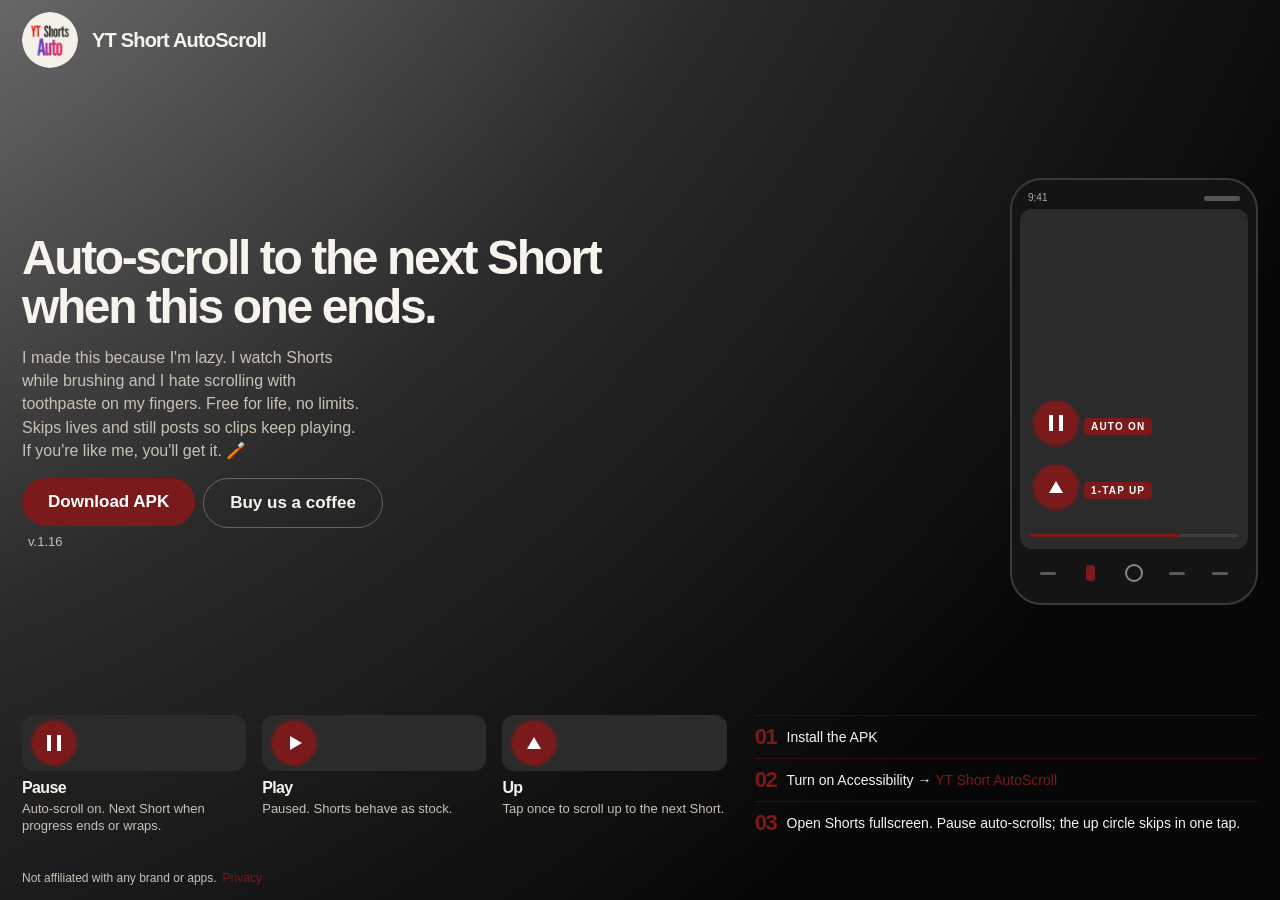
==== index.html @ 936243be "Refresh privacy and site copy for current Shorts behavior; ship v.1.16. Co-authored-by: Cursor <curs" ====
<!DOCTYPE html>
<html lang="en">
<head>
  <meta charset="utf-8" />
  <meta name="viewport" content="width=device-width, initial-scale=1" />
  <title>YT Short AutoScroll</title>
  <meta name="description" content="Private Android helper: auto-scroll YT Shorts when the current clip ends or loops." />
  <meta http-equiv="Cache-Control" content="no-cache, no-store, must-revalidate" />
  <link rel="icon" href="icon.png?v=1.15" />
  <link rel="apple-touch-icon" href="icon.png?v=1.15" />
  <link rel="stylesheet" href="styles.css" />
</head>
<body>
  <div class="wash" aria-hidden="true"></div>
  <header class="top">
    <img class="mark" src="icon.png?v=1.15" width="56" height="56" alt="" />
    <span class="brand">YT Short AutoScroll</span>
  </header>

  <main>
    <section class="hero">
      <div class="hero-copy">
        <h1>Auto-scroll to the next Short<br />when this one ends.</h1>
        <p class="lede">I made this because I'm lazy. I watch Shorts while brushing and I hate scrolling with toothpaste on my fingers. Free for life, no limits. Skips lives and still posts so clips keep playing. If you're like me, you'll get it. 🪥</p>
        <div class="hero-actions">
          <div class="cta-stack">
            <a class="solid large" href="./YT-Short-AutoScroll.apk">Download APK</a>
            <p class="apk-ver">v.1.16</p>
          </div>
          <a class="ghost large" href="https://github.com/sponsors/mumayankteam">Buy us a coffee</a>
        </div>
      </div>

      <figure class="phone" aria-label="Outline of a Shorts screen with overlay buttons">
        <div class="phone-bezel">
          <div class="status">
            <span>9:41</span>
            <span class="dots"></span>
          </div>
          <div class="stage">
            <button class="fab pause" type="button" aria-label="Auto-scroll on">
              <span class="bars"></span>
            </button>
            <button class="fab skip" type="button" aria-label="Skip">
              <span class="arrow"></span>
            </button>
            <p class="tag tag-pause">auto on</p>
            <p class="tag tag-skip">1-tap up</p>
            <div class="progress"><i></i></div>
          </div>
          <div class="tabs">
            <span></span>
            <span class="on"></span>
            <span class="plus"></span>
            <span></span>
            <span></span>
          </div>
        </div>
      </figure>
    </section>

    <div class="lower">
      <section class="pair" aria-label="Button states">
        <article>
          <div class="mini-stage">
            <button class="fab pause" type="button"><span class="bars"></span></button>
          </div>
          <h2>Pause</h2>
          <p>Auto-scroll on. Next Short when progress ends or wraps.</p>
        </article>
        <article>
          <div class="mini-stage">
            <button class="fab pause" type="button"><span class="tri"></span></button>
          </div>
          <h2>Play</h2>
          <p>Paused. Shorts behave as stock.</p>
        </article>
        <article>
          <div class="mini-stage">
            <button class="fab skip" type="button"><span class="arrow"></span></button>
          </div>
          <h2>Up</h2>
          <p>Tap once to scroll up to the next Short.</p>
        </article>
      </section>

      <ol class="steps">
        <li>
          <strong>01</strong>
          <span>Install the APK</span>
        </li>
        <li>
          <strong>02</strong>
          <span>Turn on Accessibility → <em>YT Short AutoScroll</em></span>
        </li>
        <li>
          <strong>03</strong>
          <span>Open Shorts fullscreen. Pause auto-scrolls; the up circle skips in one tap.</span>
        </li>
      </ol>
    </div>
  </main>

  <footer>
    <p>
      <span>Not affiliated with any brand or apps.</span>
      <a href="https://github.com/mumayank/yt-short-autoscroll-releases/blob/main/privacy.md">Privacy</a>
    </p>
  </footer>
</body>
</html>
---- styles.css ----
:root {
  --ink: #f7f4ee;
  --mute: #c9c2b6;
  --red: #7a1a1a;
  --bezel: #141414;
  --stage: #2b2b2b;
  --radius: 22px;
}

* { box-sizing: border-box; margin: 0; padding: 0; }

html, body {
  min-height: 100dvh;
  color: var(--ink);
  font-family: "Avenir Next", "Segoe UI", "Helvetica Neue", sans-serif;
}

html {
  background: #070707;
}

body {
  position: relative;
  display: flex;
  flex-direction: column;
  min-height: 100dvh;
  background: transparent;
}

.wash {
  position: fixed;
  left: 50%;
  top: 50%;
  width: 300vw;
  height: 300vw;
  margin: -150vw 0 0 -150vw;
  z-index: 0;
  pointer-events: none;
  background: radial-gradient(
    circle at 18% 18%,
    #e8e8e8 0%,
    #7a7a7a 18%,
    #2a2a2a 34%,
    #070707 48%
  );
  transform-origin: 50% 50%;
  animation: g-orbit 60s linear infinite;
}

@keyframes g-orbit {
  from { transform: rotate(0deg); }
  to { transform: rotate(360deg); }
}

.top, main, footer {
  position: relative;
  z-index: 1;
}

main {
  flex: 1;
  display: flex;
  flex-direction: column;
  min-height: 0;
}

a { color: inherit; }
em { font-style: normal; color: var(--red); }

.top {
  display: grid;
  grid-template-columns: auto 1fr;
  align-items: center;
  gap: 14px;
  padding: 12px 22px 8px;
}

.mark {
  width: 56px;
  height: 56px;
  border-radius: 50%;
  overflow: hidden;
  display: block;
  object-fit: cover;
}
.brand { font-weight: 700; letter-spacing: -0.04em; font-size: 20px; color: var(--ink); }

nav, .hero-actions { display: flex; gap: 8px; flex-wrap: wrap; align-items: flex-start; }

.cta-stack {
  display: flex;
  flex-direction: column;
  align-items: flex-start;
  gap: 8px;
}
.apk-ver {
  font-size: 13px;
  color: var(--mute);
  font-weight: 500;
  padding-left: 6px;
}

.solid, .ghost {
  display: inline-flex;
  align-items: center;
  justify-content: center;
  text-decoration: none;
  padding: 8px 14px;
  border-radius: 999px;
  font-size: 13px;
  font-weight: 700;
  white-space: nowrap;
}

.solid { background: var(--red); color: #fff; }
.solid:hover { filter: brightness(1.08); }
.solid:active, .ghost:active { transform: translateY(1px); }
.ghost { border: 1px solid rgba(255, 255, 255, 0.28); color: var(--ink); }
.large { padding: 14px 26px; font-size: 17px; }

.hero {
  flex: 1;
  display: grid;
  grid-template-columns: minmax(0, 1.15fr) minmax(240px, 0.62fr);
  gap: 28px;
  align-items: center;
  width: 100%;
  max-width: 1280px;
  margin: 0 auto;
  padding: 0 22px;
}

h1 {
  font-size: clamp(28px, 4.2vw, 48px);
  letter-spacing: -0.05em;
  line-height: 1.02;
  font-weight: 750;
}

.lede {
  margin-top: 14px;
  max-width: 38ch;
  color: var(--mute);
  font-size: 16px;
  line-height: 1.45;
  font-weight: 500;
}

.hero-actions { margin-top: 16px; }

.phone { justify-self: end; }
.phone-bezel {
  width: min(248px, 72vw);
  background: var(--bezel);
  border: 2px solid #3a3a3a;
  border-radius: 32px;
  padding: 8px 8px 6px;
}

.status {
  display: flex;
  justify-content: space-between;
  color: #aaa;
  font-size: 10px;
  padding: 4px 8px 6px;
}
.dots::after { content: ""; display: inline-block; width: 36px; height: 5px; background: #555; border-radius: 99px; }

.stage {
  position: relative;
  height: 340px;
  background: var(--stage);
  border-radius: 12px;
  overflow: hidden;
}

.progress {
  position: absolute;
  left: 10px;
  right: 10px;
  bottom: 12px;
  height: 3px;
  background: #3f3f3f;
}
.progress i {
  display: block;
  width: 72%;
  height: 100%;
  background: var(--red);
}

.fab {
  position: absolute;
  width: 44px;
  height: 44px;
  border: 0;
  border-radius: 50%;
  cursor: default;
  background: var(--red);
  box-shadow: 0 0 0 3px rgba(122, 26, 26, 0.28);
  display: grid;
  place-items: center;
}

.pause { left: 14px; top: auto; bottom: 104px; }
.skip { left: 14px; top: auto; bottom: 40px; }

.fab .bars, .fab .arrow, .fab .tri { display: block; color: #ffffff; }
.bars {
  width: 14px;
  height: 16px;
  border-left: 4px solid #ffffff;
  border-right: 4px solid #ffffff;
}
.arrow {
  width: 0;
  height: 0;
  border-left: 7px solid transparent;
  border-right: 7px solid transparent;
  border-bottom: 12px solid #ffffff;
}
.tri {
  width: 0;
  height: 0;
  margin-left: 3px;
  border-top: 7px solid transparent;
  border-bottom: 7px solid transparent;
  border-left: 12px solid #ffffff;
}

.tag {
  position: absolute;
  left: 64px;
  font-size: 10px;
  letter-spacing: 0.12em;
  text-transform: uppercase;
  color: #fff;
  background: var(--red);
  padding: 3px 7px;
  border-radius: 4px;
  font-weight: 700;
}
.tag-pause { top: auto; bottom: 114px; }
.tag-skip { top: auto; bottom: 50px; }

.tabs {
  display: grid;
  grid-template-columns: repeat(5, 1fr);
  height: 48px;
  align-items: center;
  padding: 0 6px;
}
.tabs span {
  width: 16px;
  height: 3px;
  background: #5a5a5a;
  margin: 0 auto;
  border-radius: 99px;
}
.tabs .on {
  width: 9px;
  height: 16px;
  background: var(--red);
  border-radius: 3px;
}
.tabs .plus {
  width: 18px;
  height: 18px;
  border-radius: 50%;
  border: 2px solid #888;
  background: transparent;
}

.lower {
  flex-shrink: 0;
  display: grid;
  grid-template-columns: 1.4fr 1fr;
  gap: 12px 28px;
  width: 100%;
  max-width: 1280px;
  margin: 0 auto;
  padding: 8px 22px 8px;
}

.pair {
  display: grid;
  grid-template-columns: 1fr 1fr 1fr;
  gap: 12px 16px;
}

.pair h2 {
  margin-top: 8px;
  font-size: 16px;
  letter-spacing: -0.04em;
}
.pair p { margin-top: 4px; color: var(--mute); font-size: 13px; line-height: 1.3; }

.mini-stage {
  height: 56px;
  background: var(--stage);
  border-radius: 12px;
  position: relative;
}
.mini-stage .fab {
  left: 10px;
  top: 6px;
  bottom: auto;
  position: absolute;
}

.steps {
  list-style: none;
  display: grid;
  gap: 8px;
}
.steps li {
  display: grid;
  grid-template-columns: auto 1fr;
  gap: 10px;
  align-items: center;
  border-top: 1px solid rgba(122, 26, 26, 0.35);
  padding-top: 8px;
}
.steps strong {
  font-size: 22px;
  letter-spacing: -0.06em;
  color: var(--red);
}
.steps span { font-size: 14px; }

footer {
  padding: 28px 22px 16px;
  color: var(--mute);
  font-size: 12px;
}
footer p {
  display: flex;
  align-items: center;
  gap: 0.5em;
  margin: 0;
  font-size: 12px;
  font-weight: 500;
  line-height: 1;
}
footer p span,
footer p a,
footer p a:link,
footer p a:visited,
footer p a:hover {
  display: block;
  margin: 0;
  padding: 0;
  border: 0;
  font: inherit;
  font-size: 12px;
  font-weight: 500;
  line-height: 1;
  text-decoration: none;
}
footer p a,
footer p a:link,
footer p a:visited,
footer p a:hover {
  color: var(--red);
}

@media (max-width: 900px) {
  html, body { min-height: auto; }
  main { display: block; }
  .hero { flex: none; padding: 24px 22px; }
  .hero, .lower, .pair { grid-template-columns: 1fr; }
  .phone { justify-self: start; }
}
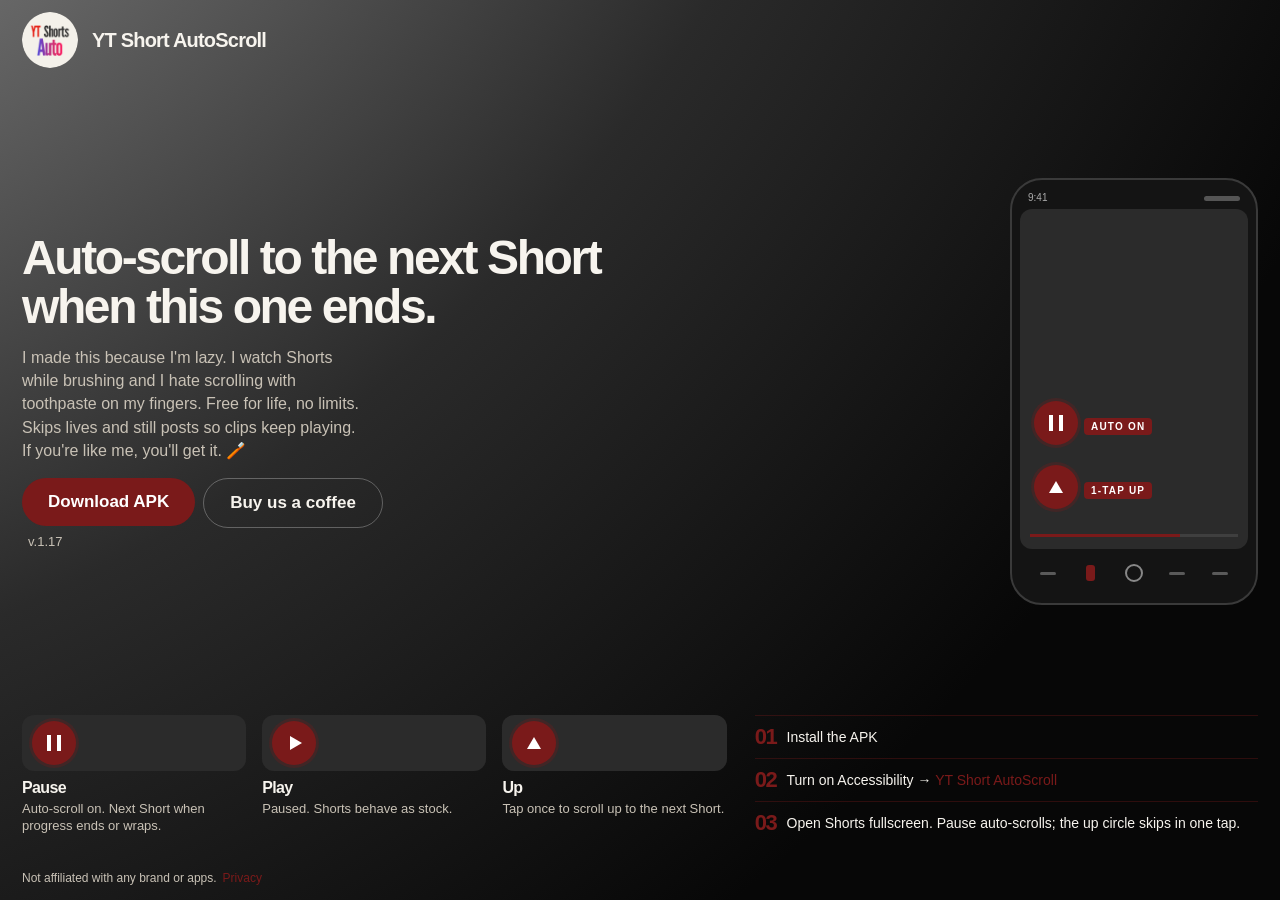
==== commit ba3807c2: "Ship v.1.17 that no longer advances Shorts too early. Co-authored-by: Cursor <cursoragent@cursor.com" ====
--- a/index.html
+++ b/index.html
@@ -25,7 +25,7 @@
         <div class="hero-actions">
           <div class="cta-stack">
             <a class="solid large" href="./YT-Short-AutoScroll.apk">Download APK</a>
-            <p class="apk-ver">v.1.16</p>
+            <p class="apk-ver">v.1.17</p>
           </div>
           <a class="ghost large" href="https://github.com/sponsors/mumayankteam">Buy us a coffee</a>
         </div>
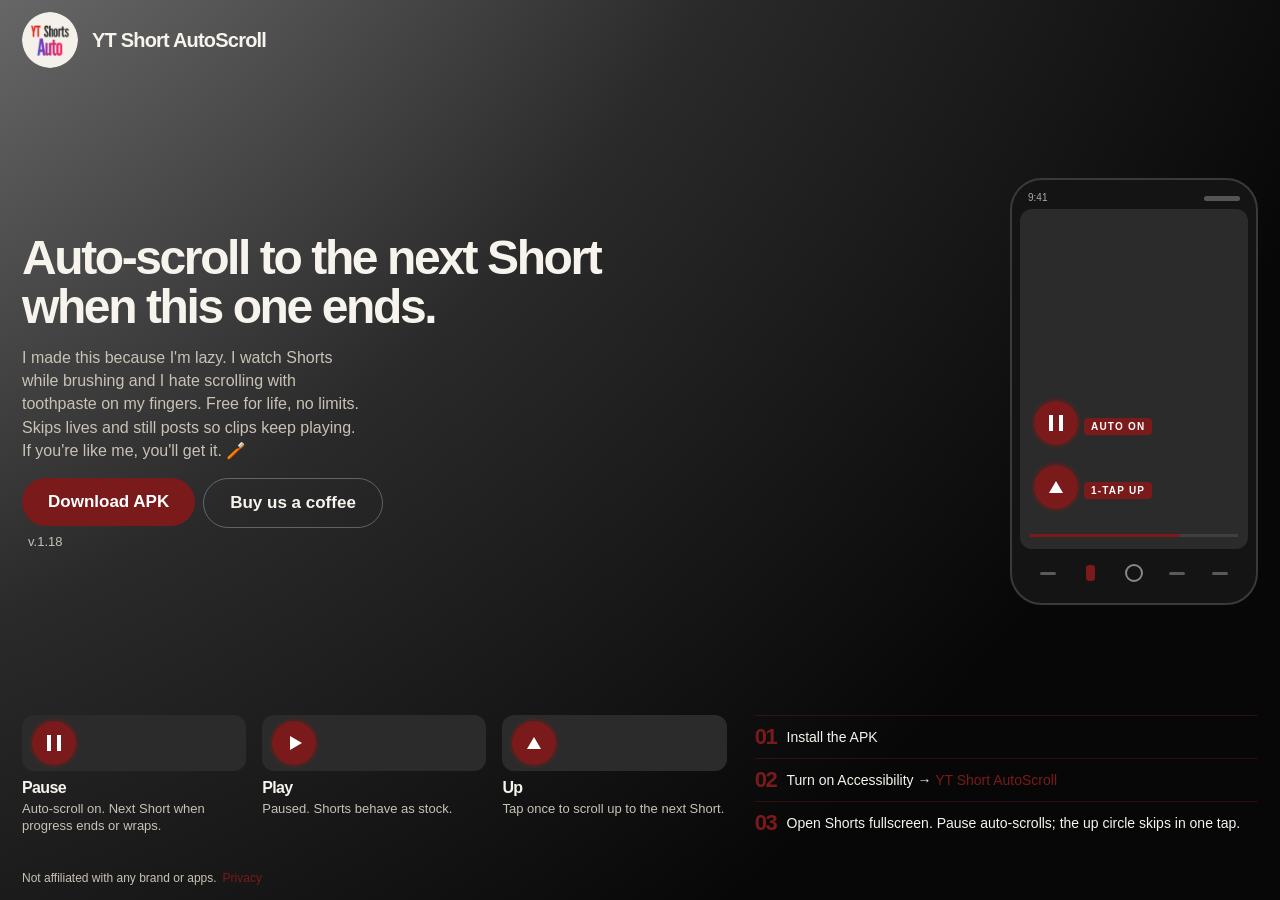
==== commit a7214dea: "Ship v.1.18 from the end-to-end review council. Co-authored-by: Cursor <cursoragent@cursor.com>" ====
--- a/index.html
+++ b/index.html
@@ -25,7 +25,7 @@
         <div class="hero-actions">
           <div class="cta-stack">
             <a class="solid large" href="./YT-Short-AutoScroll.apk">Download APK</a>
-            <p class="apk-ver">v.1.17</p>
+            <p class="apk-ver">v.1.18</p>
           </div>
           <a class="ghost large" href="https://github.com/sponsors/mumayankteam">Buy us a coffee</a>
         </div>
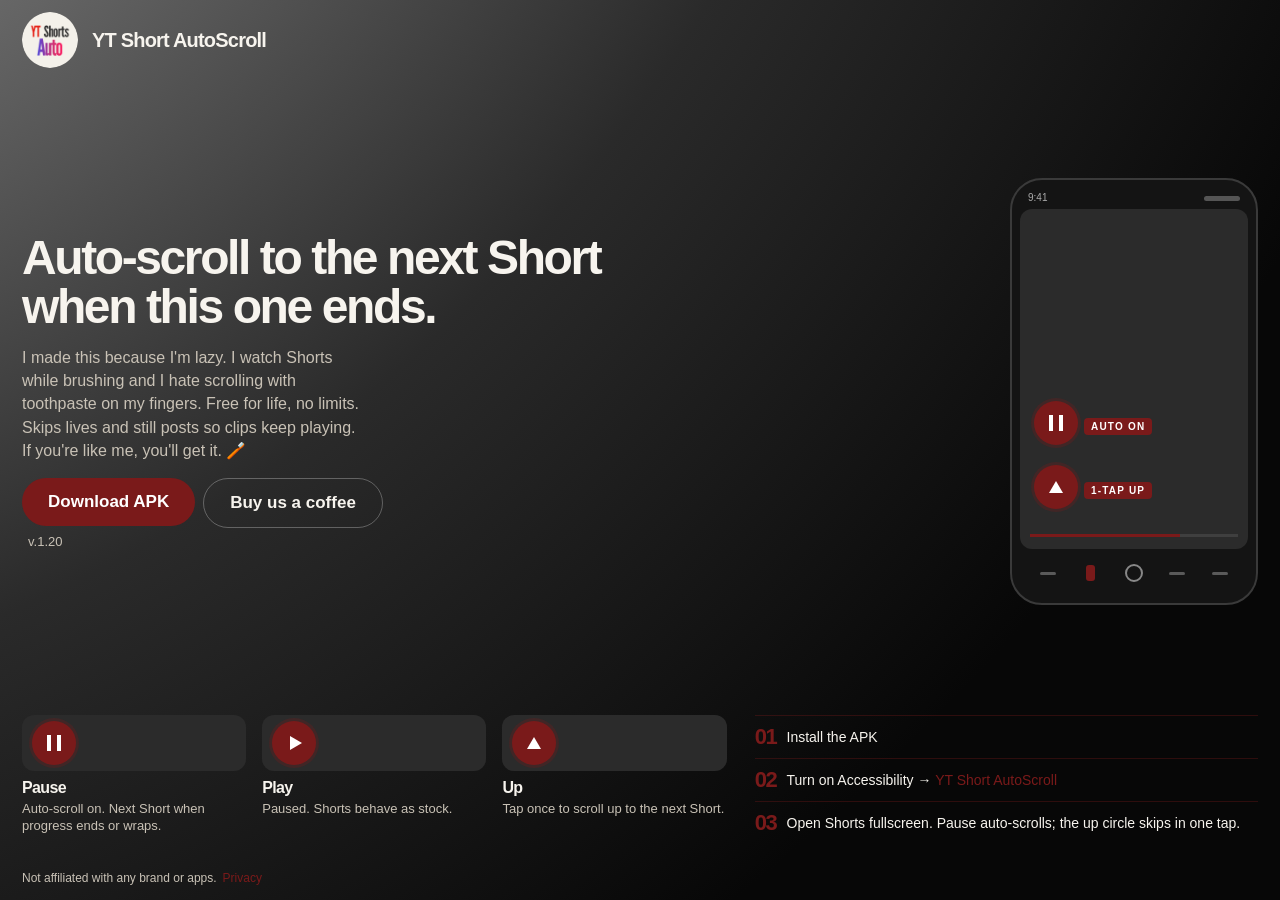
==== commit b5bf4c49: "Ship v.1.20 on the download site. Co-authored-by: Cursor <cursoragent@cursor.com>" ====
--- a/index.html
+++ b/index.html
@@ -25,7 +25,7 @@
         <div class="hero-actions">
           <div class="cta-stack">
             <a class="solid large" href="./YT-Short-AutoScroll.apk">Download APK</a>
-            <p class="apk-ver">v.1.18</p>
+            <p class="apk-ver">v.1.20</p>
           </div>
           <a class="ghost large" href="https://github.com/sponsors/mumayankteam">Buy us a coffee</a>
         </div>
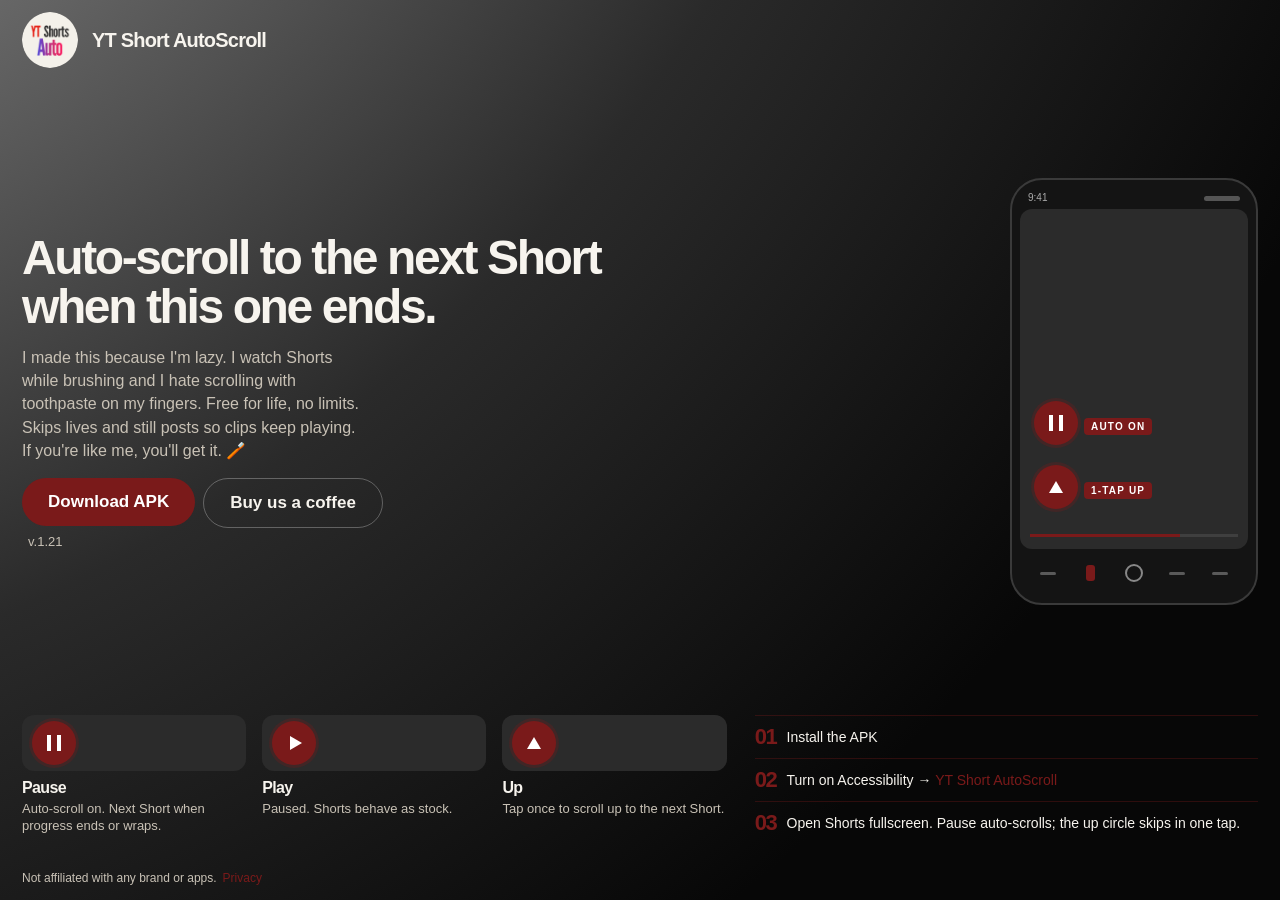
==== commit 39967a8a: "Ship v.1.21 and serve update metadata from GitHub Pages. Co-authored-by: Cursor <cursoragent@cursor." ====
--- a/index.html
+++ b/index.html
@@ -25,7 +25,7 @@
         <div class="hero-actions">
           <div class="cta-stack">
             <a class="solid large" href="./YT-Short-AutoScroll.apk">Download APK</a>
-            <p class="apk-ver">v.1.20</p>
+            <p class="apk-ver">v.1.21</p>
           </div>
           <a class="ghost large" href="https://github.com/sponsors/mumayankteam">Buy us a coffee</a>
         </div>
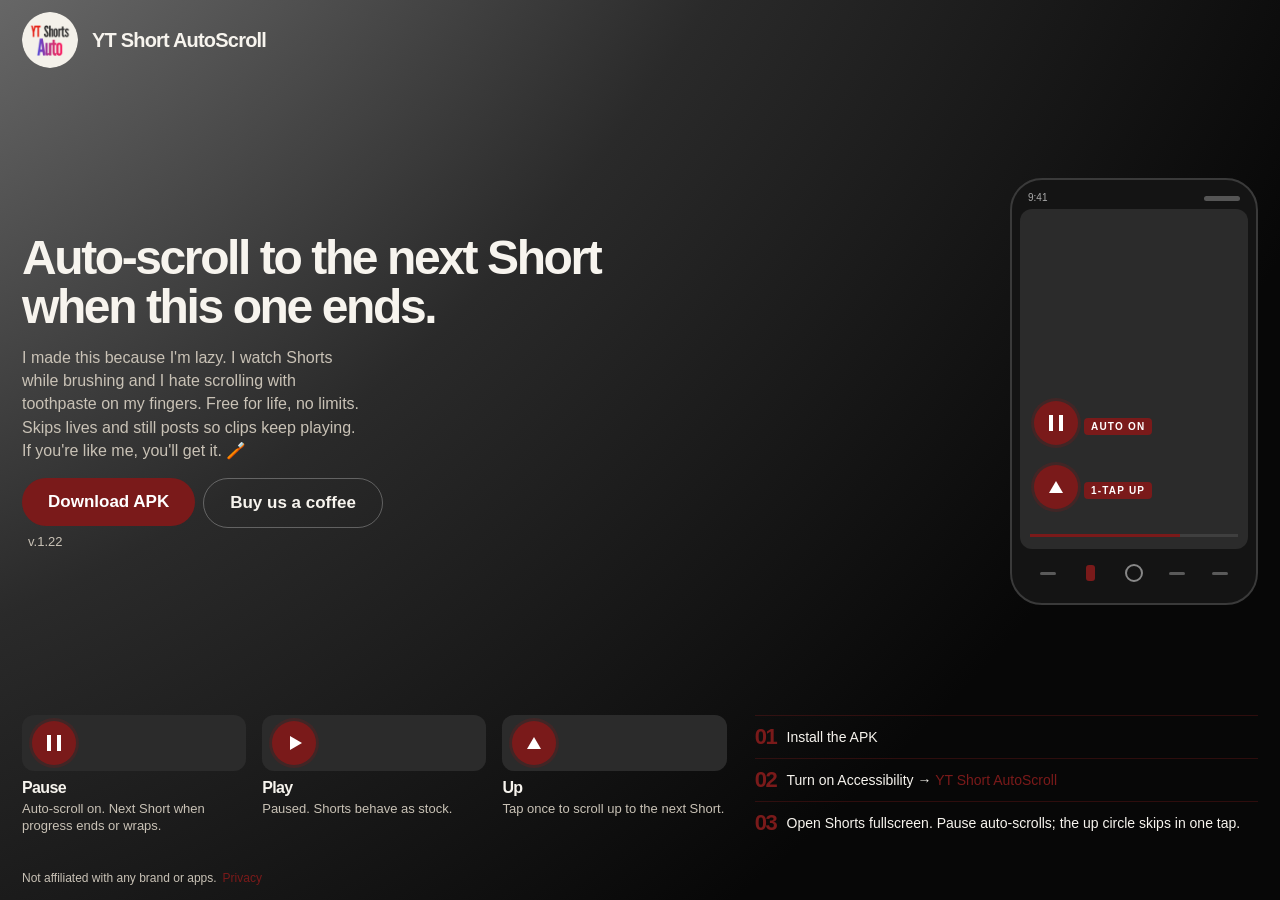
==== commit 0287868f: "Ship v.1.22 so short looping Shorts can auto-advance. Co-authored-by: Cursor <cursoragent@cursor.com" ====
--- a/index.html
+++ b/index.html
@@ -25,7 +25,7 @@
         <div class="hero-actions">
           <div class="cta-stack">
             <a class="solid large" href="./YT-Short-AutoScroll.apk">Download APK</a>
-            <p class="apk-ver">v.1.21</p>
+            <p class="apk-ver">v.1.22</p>
           </div>
           <a class="ghost large" href="https://github.com/sponsors/mumayankteam">Buy us a coffee</a>
         </div>
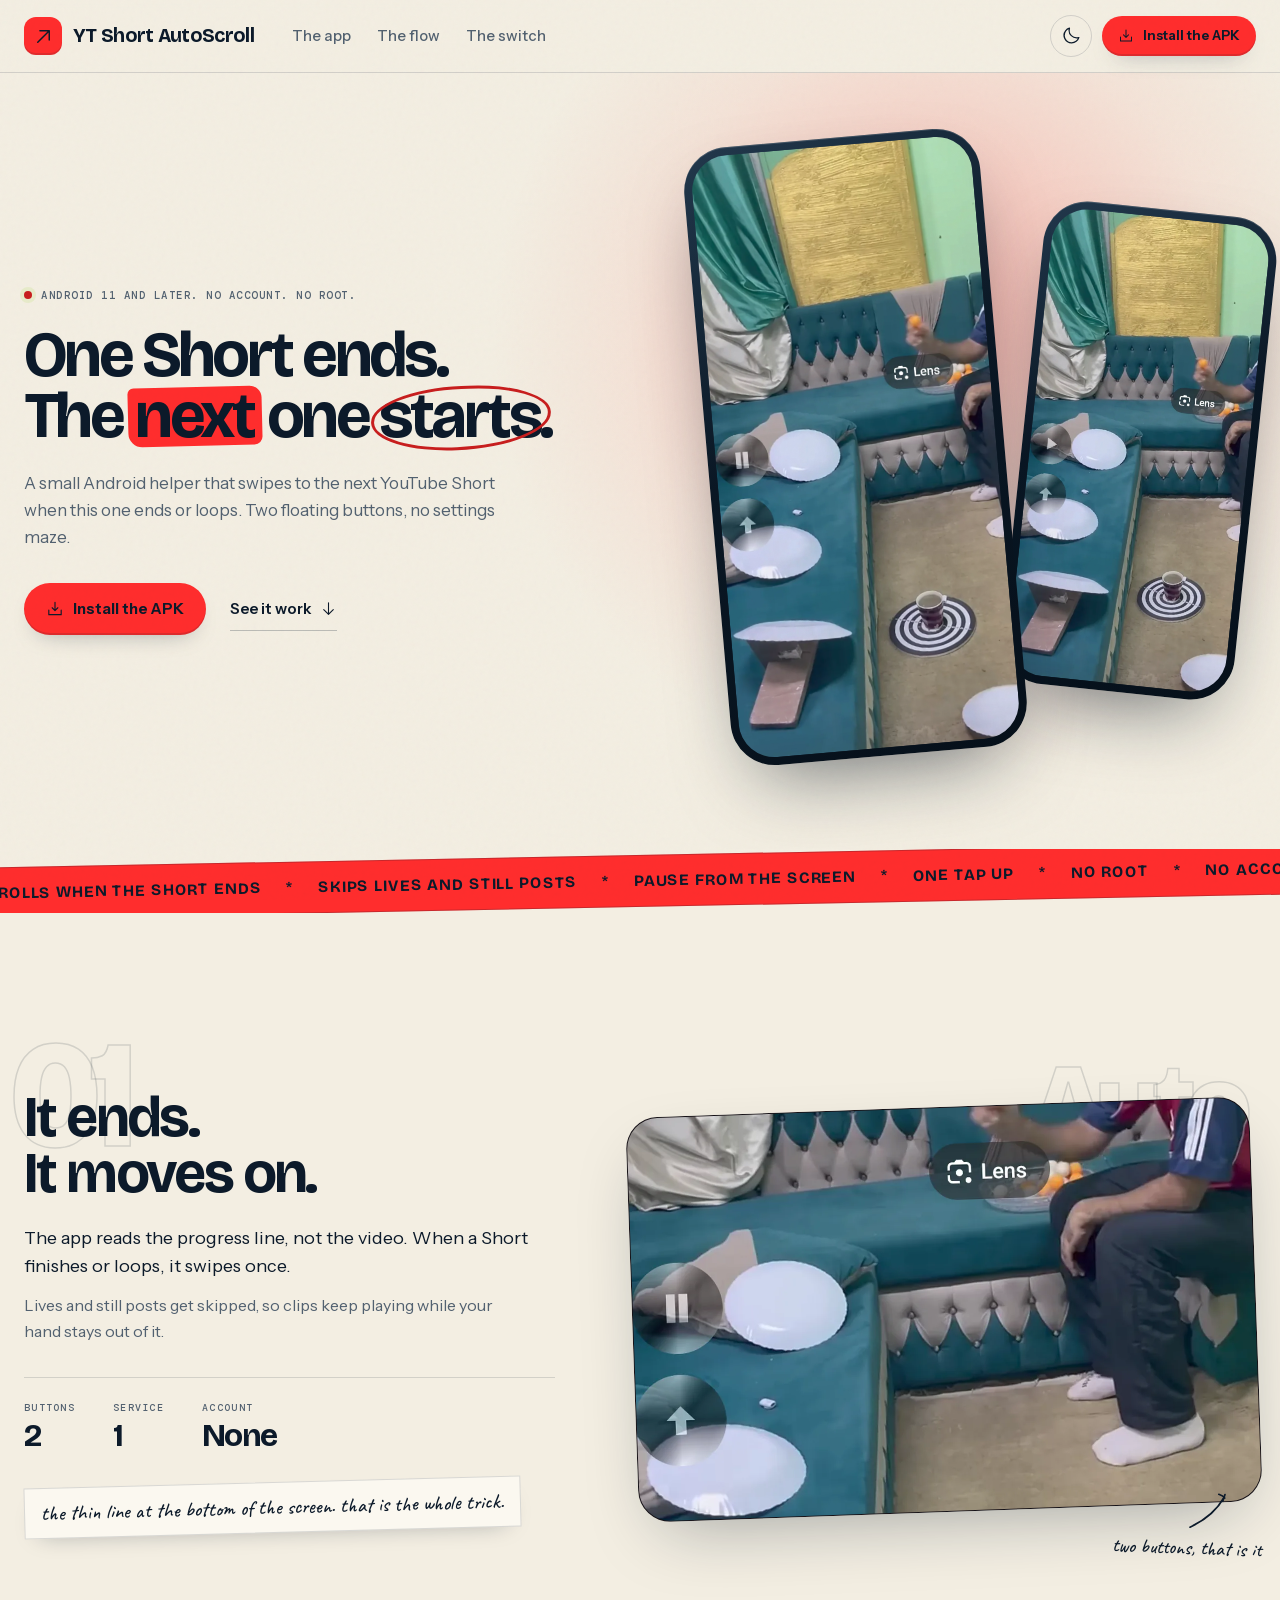
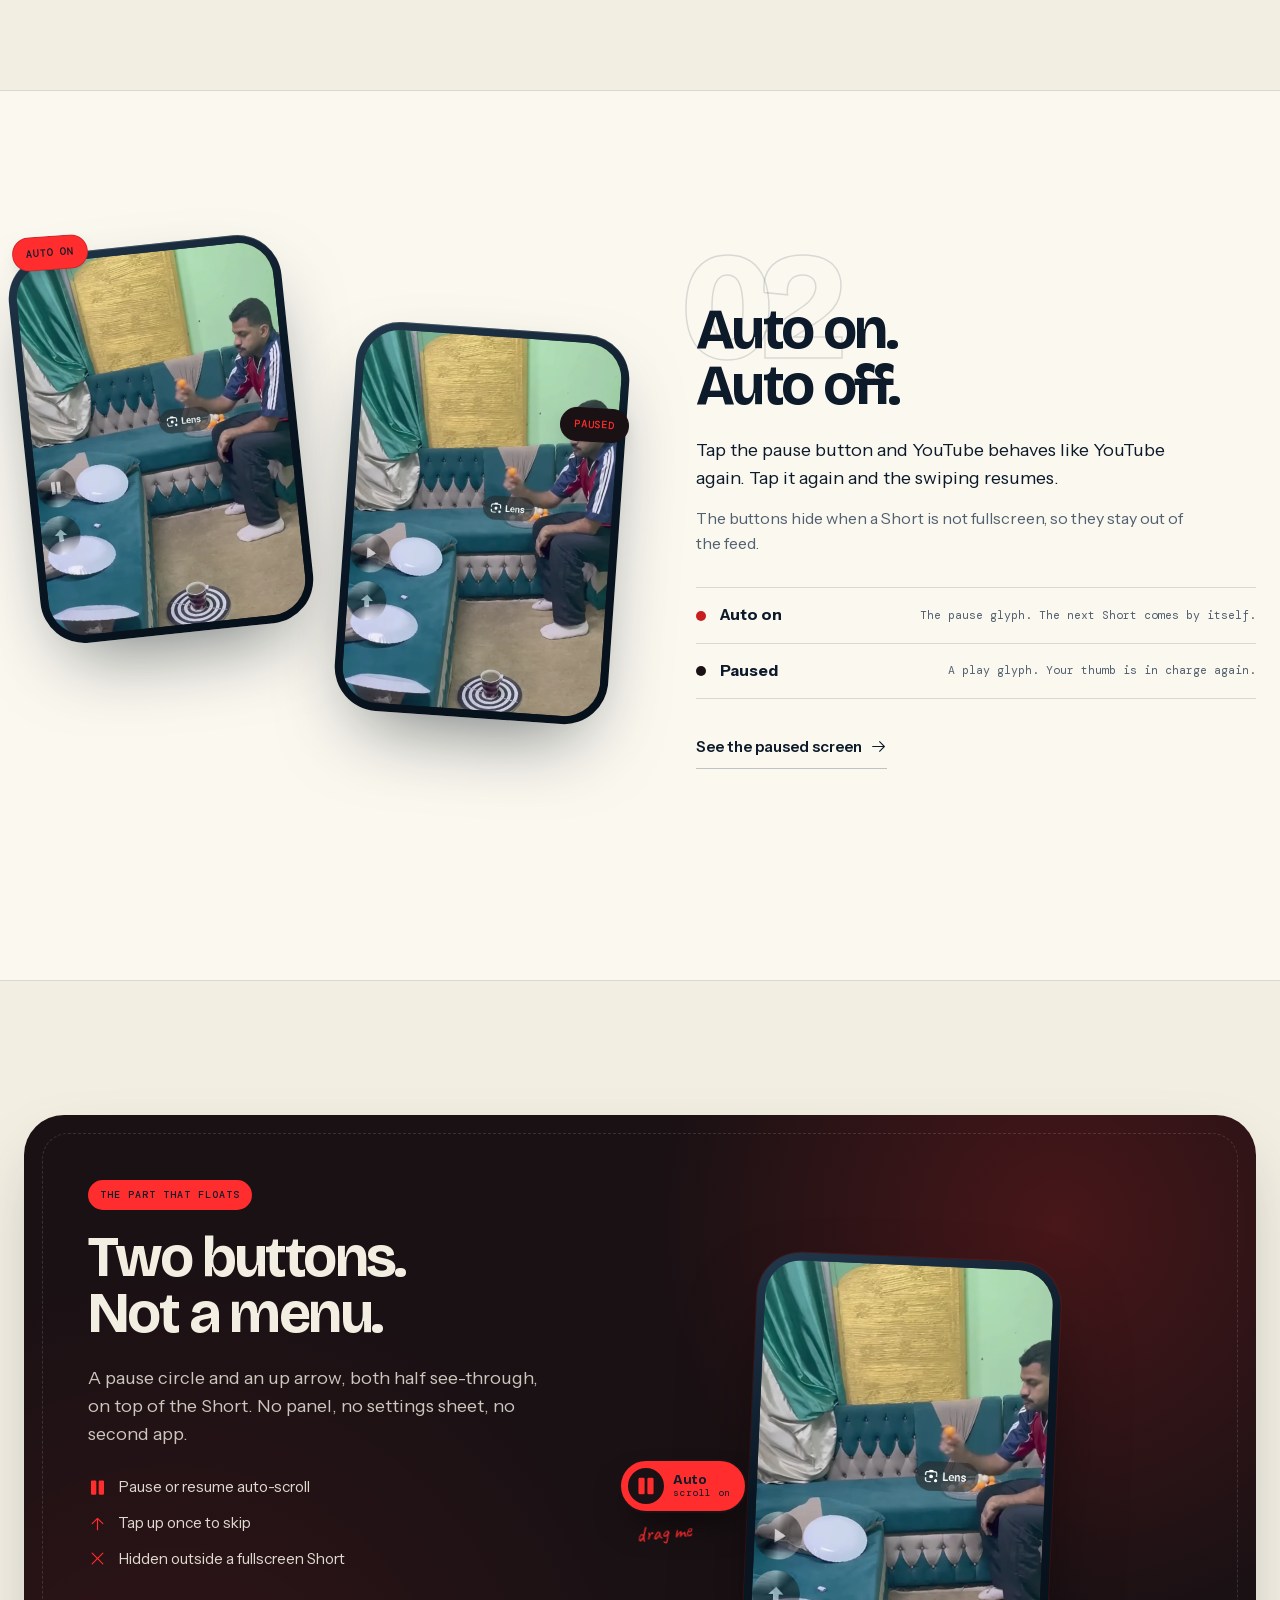
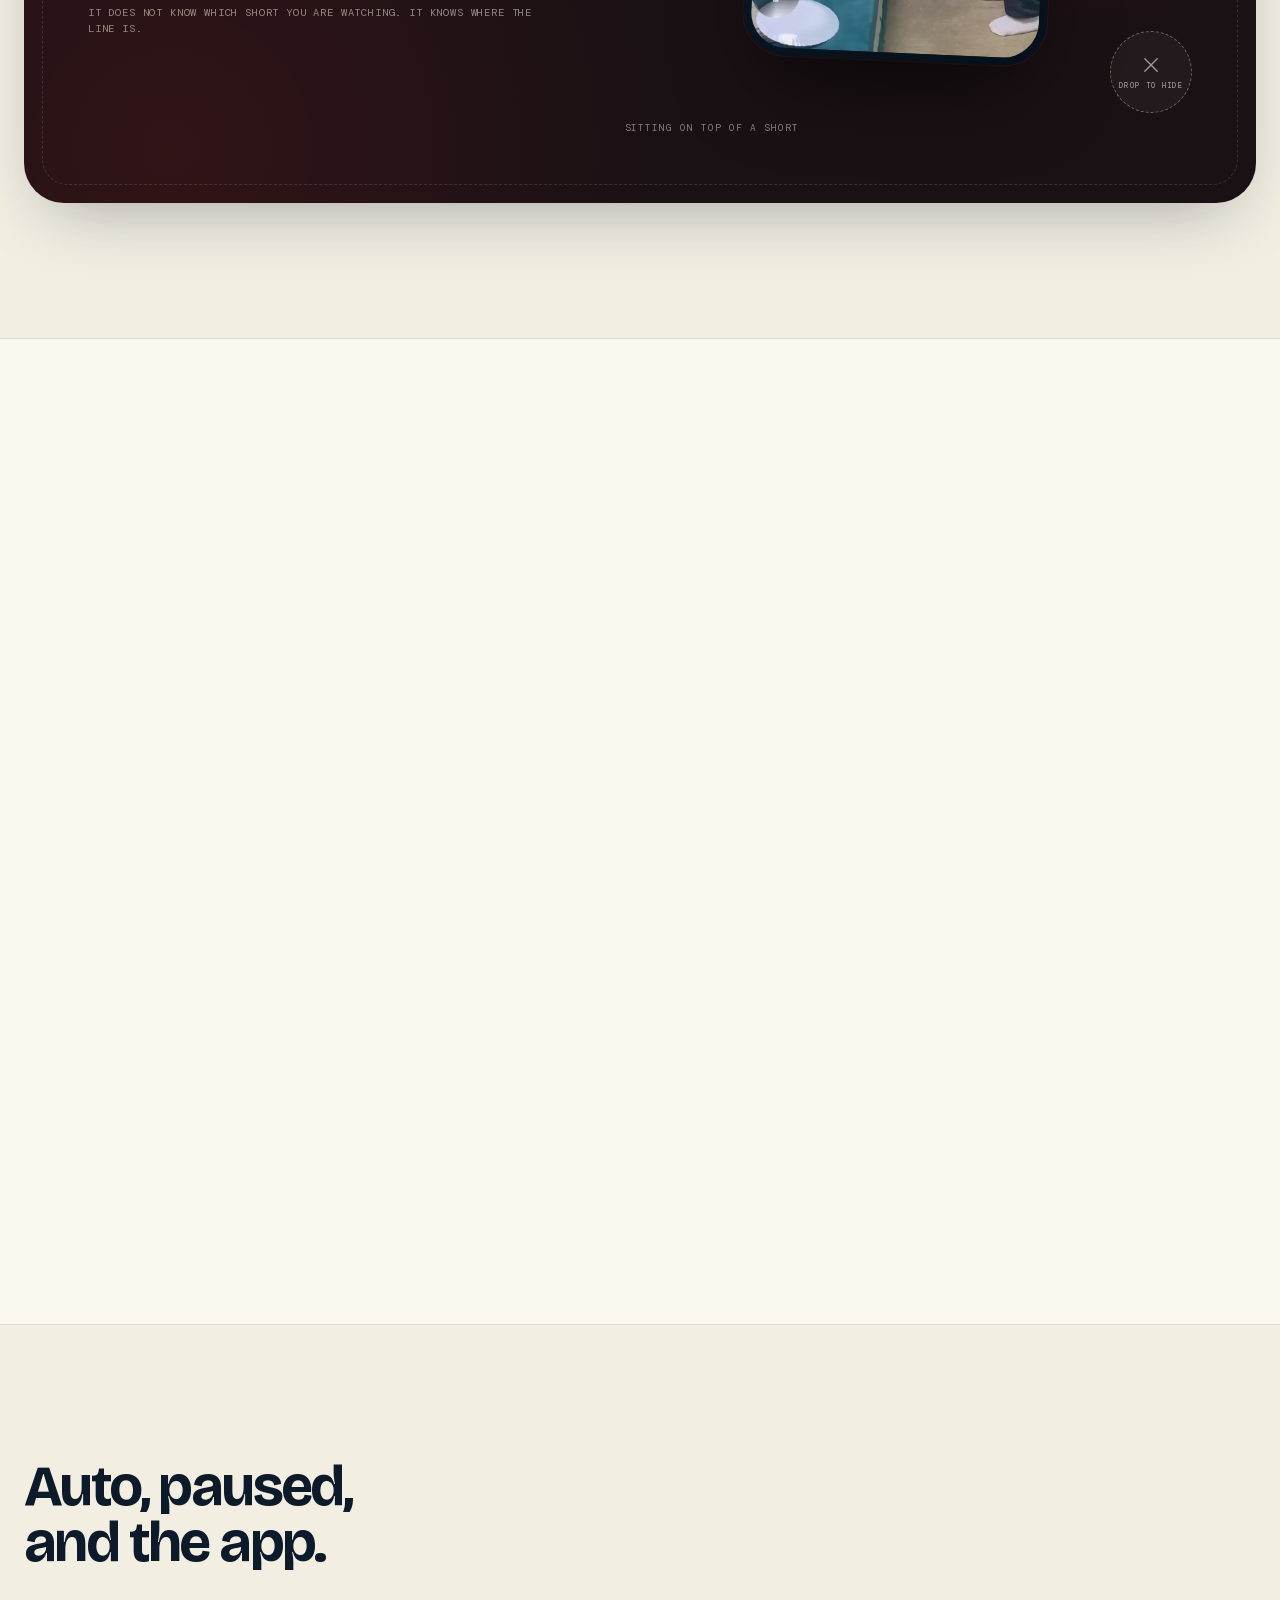
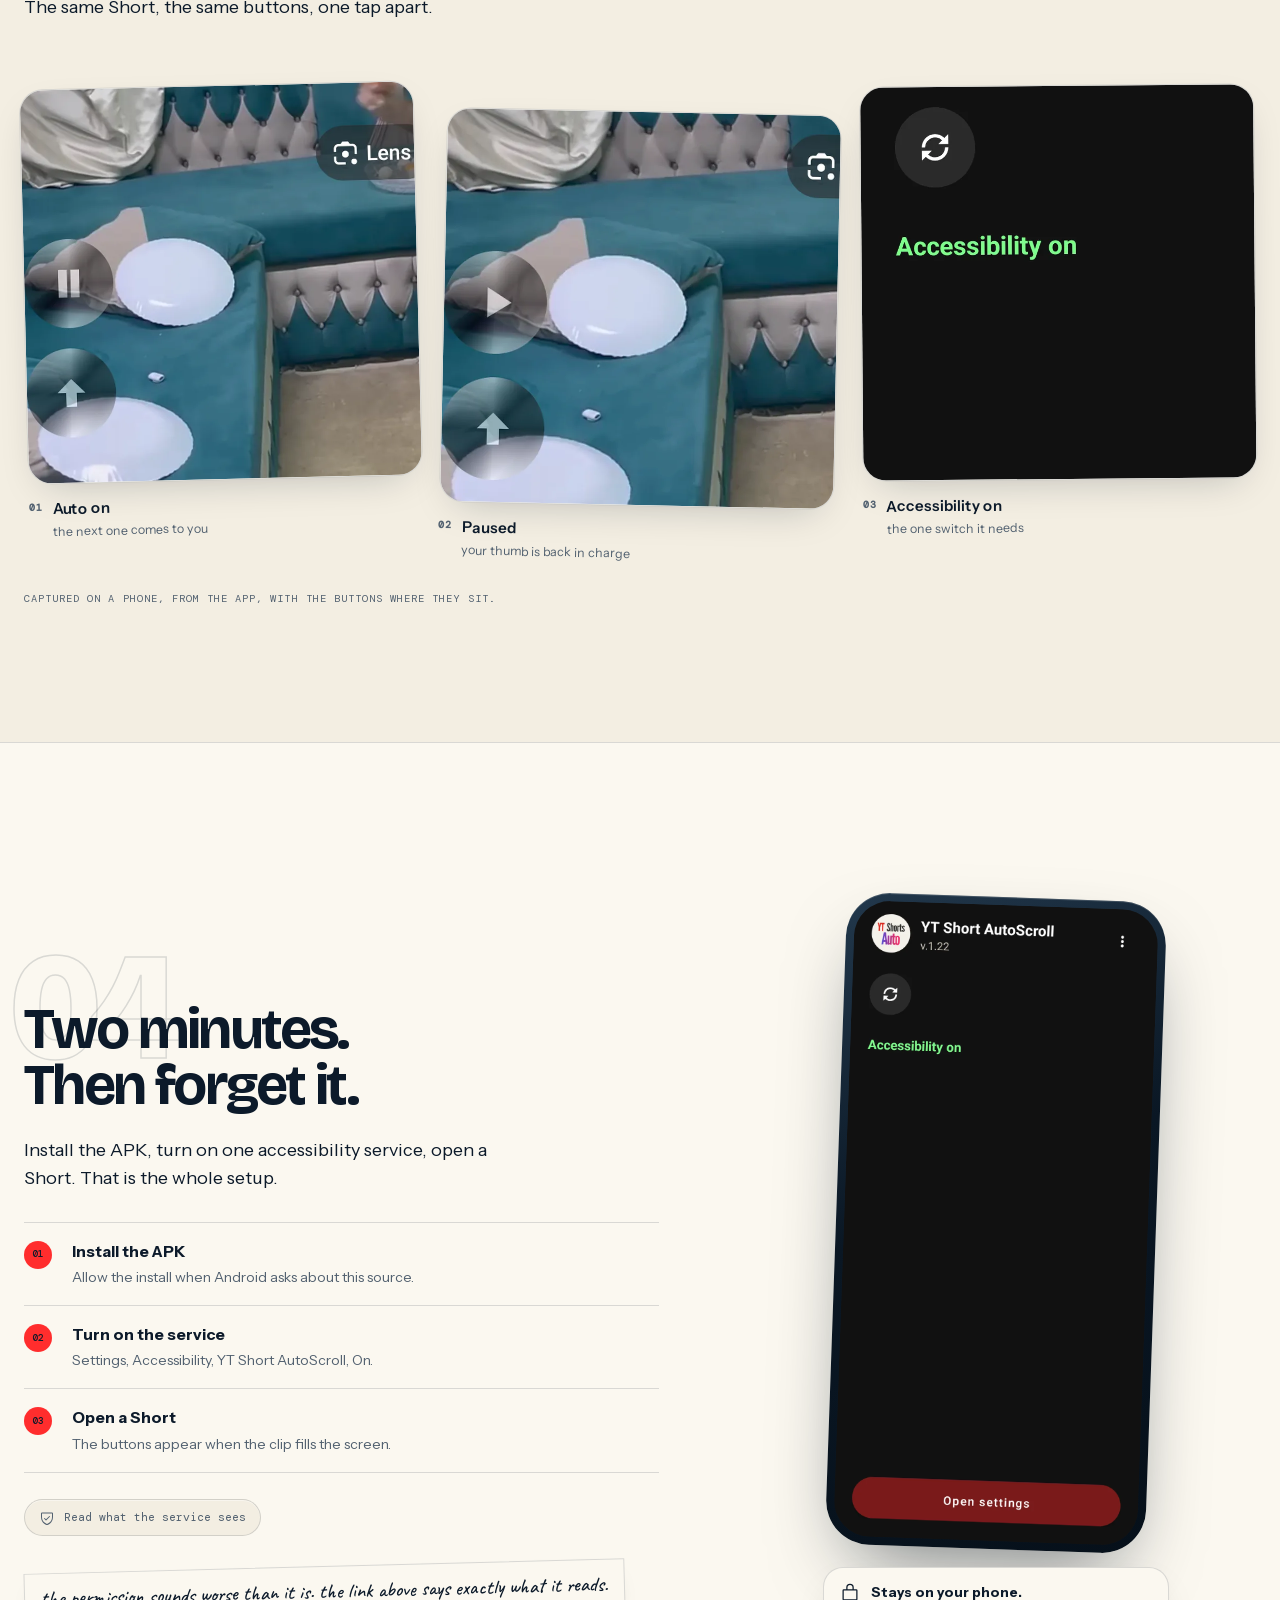
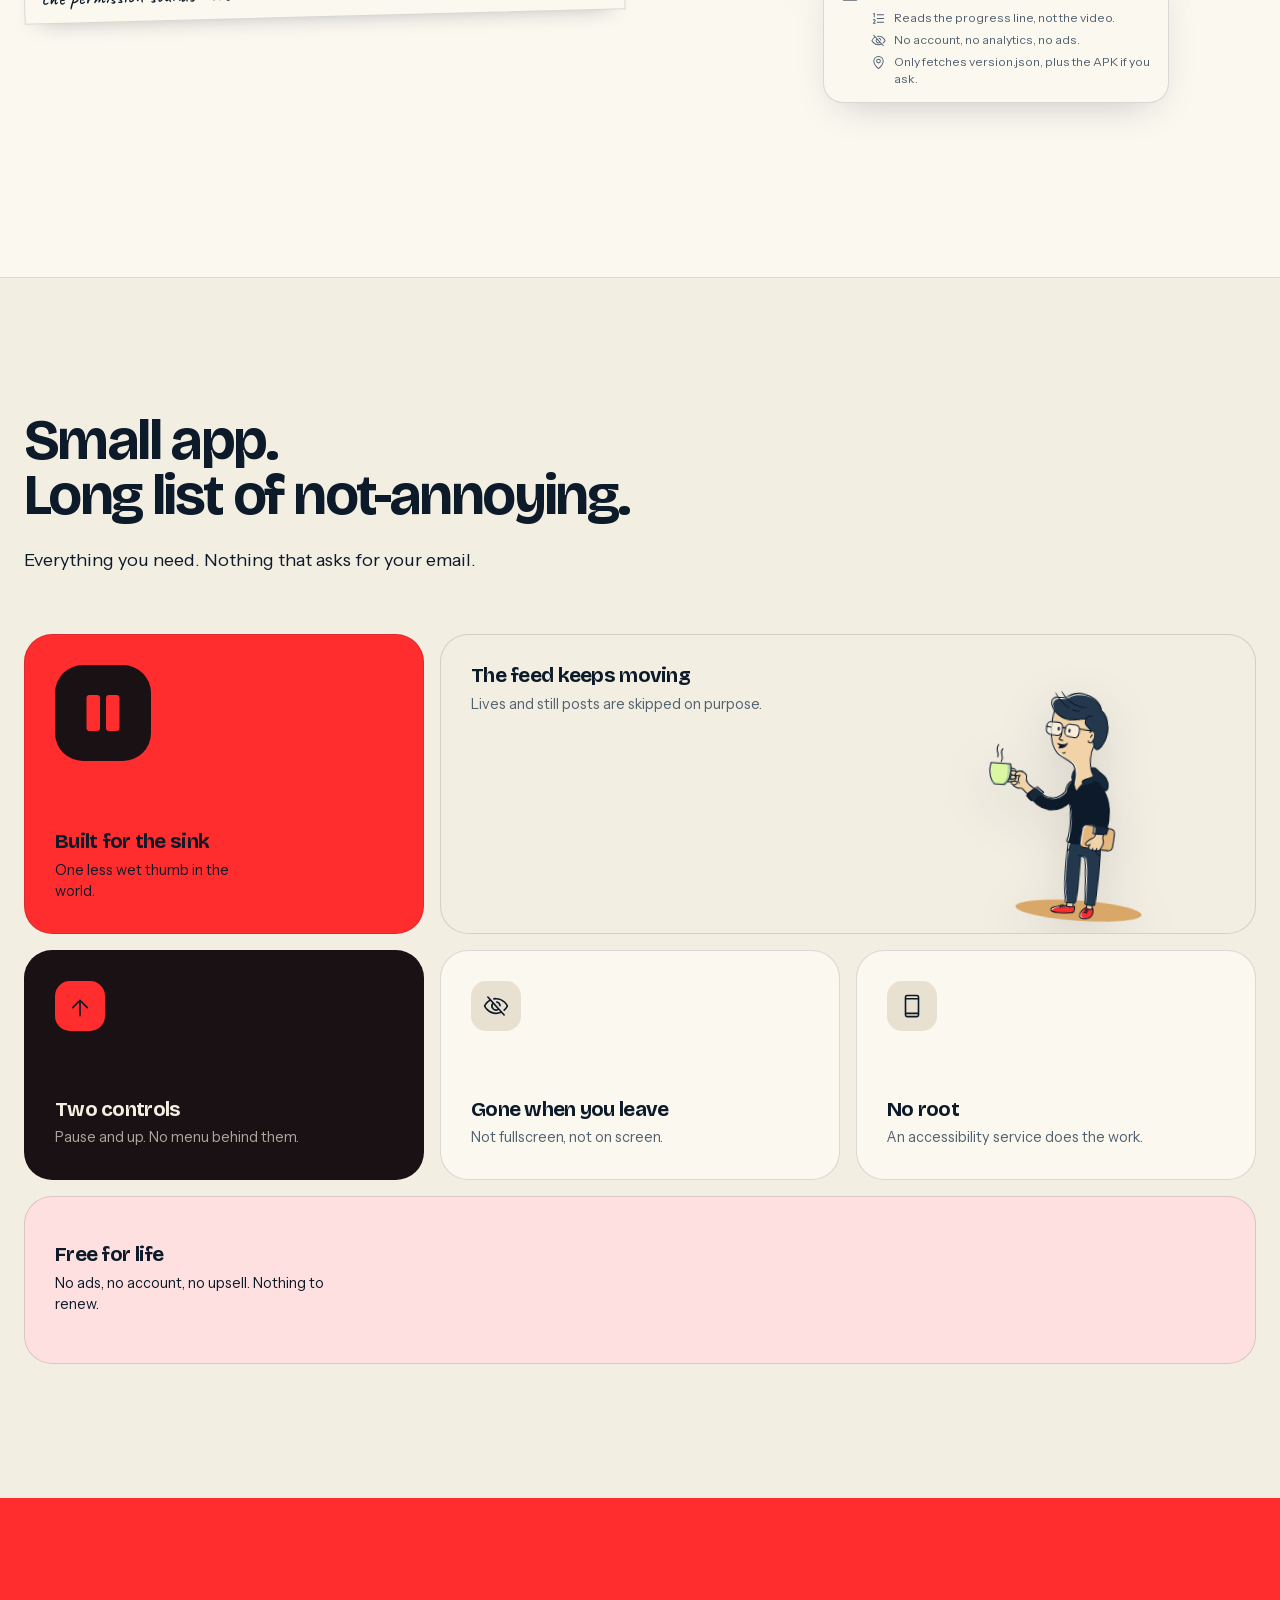
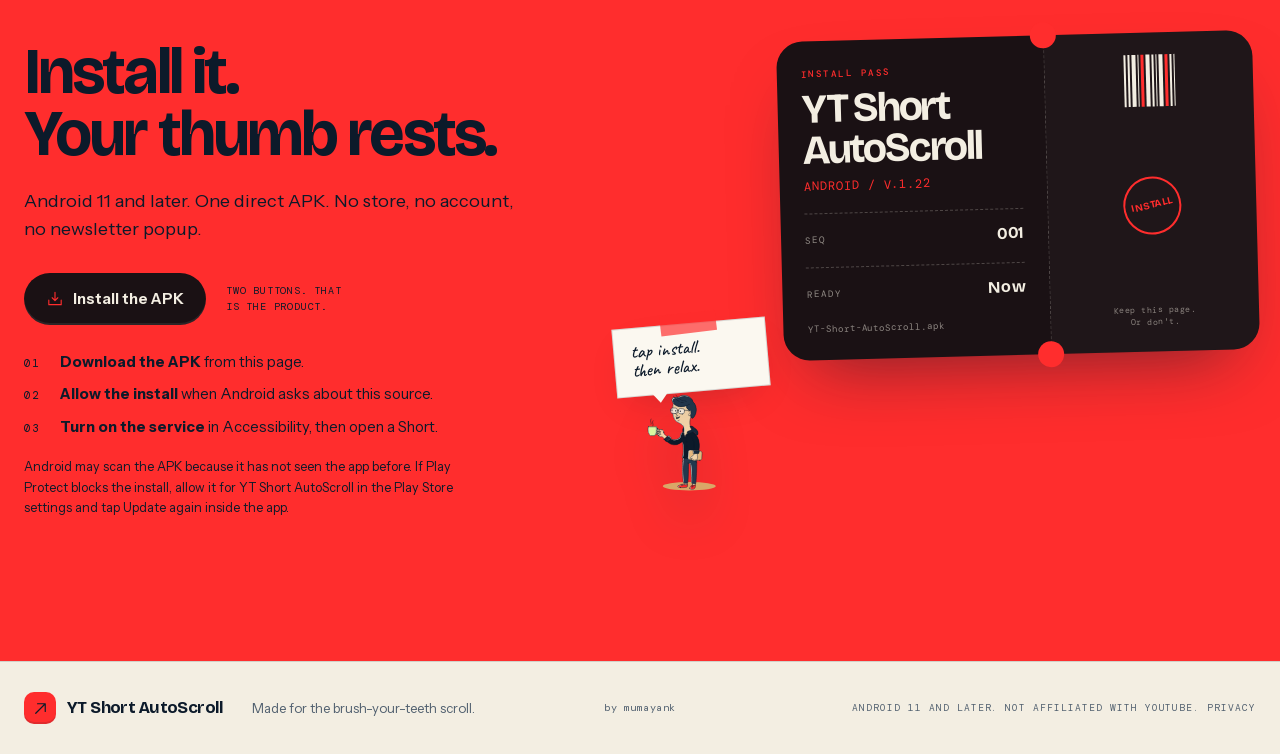
==== commit ede685e4: "Rebuild the download page with real screenshots Replace the old single column page with the house sh" ====
--- a/index.html
+++ b/index.html
@@ -1,111 +1,491 @@
-<!DOCTYPE html>
+<!doctype html>
 <html lang="en">
 <head>
-  <meta charset="utf-8" />
-  <meta name="viewport" content="width=device-width, initial-scale=1" />
-  <title>YT Short AutoScroll</title>
-  <meta name="description" content="Private Android helper: auto-scroll YT Shorts when the current clip ends or loops." />
-  <meta http-equiv="Cache-Control" content="no-cache, no-store, must-revalidate" />
-  <link rel="icon" href="icon.png?v=1.15" />
-  <link rel="apple-touch-icon" href="icon.png?v=1.15" />
-  <link rel="stylesheet" href="styles.css" />
+  <meta charset="utf-8">
+  <meta name="viewport" content="width=device-width, initial-scale=1">
+  <title>YT Short AutoScroll - Auto-scroll to the next Short when this one ends.</title>
+  <meta name="description" content="A small Android helper that scrolls to the next YouTube Short when the current one ends or loops, with floating pause and one-tap up buttons.">
+  <meta name="theme-color" content="#F3EEE2">
+  <meta property="og:title" content="YT Short AutoScroll - Auto-scroll to the next Short when this one ends.">
+  <meta property="og:description" content="A small Android helper that scrolls to the next YouTube Short when the current one ends or loops, with floating pause and one-tap up buttons.">
+  <meta property="og:type" content="website">
+  <meta property="og:url" content="https://mumayank.github.io/yt-short-autoscroll-releases/">
+  <meta property="og:image" content="https://mumayank.github.io/yt-short-autoscroll-releases/assets/og.png">
+  <meta property="og:image:width" content="1200">
+  <meta property="og:image:height" content="630">
+  <meta name="twitter:card" content="summary_large_image">
+  <meta name="twitter:image" content="https://mumayank.github.io/yt-short-autoscroll-releases/assets/og.png">
+  <link rel="icon" href="favicon.svg" type="image/svg+xml">
+  <link rel="apple-touch-icon" href="assets/apple-touch-icon.png">
+  <link rel="preload" href="assets/fonts/bricolage-grotesque.woff2" as="font" type="font/woff2" crossorigin>
+  <link rel="preload" href="assets/fonts/instrument-sans.woff2" as="font" type="font/woff2" crossorigin>
+  <link rel="preload" href="assets/img/hero-front.webp" as="image" type="image/webp">
+  <link rel="stylesheet" href="styles.css?v=2">
+  <script>
+    (function () {
+      document.documentElement.classList.add('js');
+      try {
+        var stored = localStorage.getItem('showcase-theme');
+        var theme = stored || (window.matchMedia('(prefers-color-scheme: dark)').matches ? 'dark' : 'light');
+        document.documentElement.setAttribute('data-theme', theme);
+        document.querySelector('meta[name="theme-color"]').setAttribute('content', theme === 'dark' ? '#07131F' : '#F3EEE2');
+      } catch (e) {}
+    })();
+  </script>
 </head>
 <body>
-  <div class="wash" aria-hidden="true"></div>
-  <header class="top">
-    <img class="mark" src="icon.png?v=1.15" width="56" height="56" alt="" />
-    <span class="brand">YT Short AutoScroll</span>
+  <a class="skip" href="#main">Skip to the good part</a>
+
+  <header class="nav">
+    <div class="wrap nav__inner">
+      <a class="brand" href="#top" aria-label="YT Short AutoScroll home">
+        <span class="brand__mark"><svg class="icon" aria-hidden="true"><use href="assets/icons.svg#i-arrow-up-right"></use></svg></span>
+        <span class="brand__name">YT Short AutoScroll</span>
+      </a>
+
+      <nav class="nav__links" aria-label="Sections">
+        <a href="#feature-a">The app</a>
+        <a href="#feature-b">The flow</a>
+        <a href="#proof">The switch</a>
+      </nav>
+
+      <div class="nav__actions">
+        <button class="theme" id="theme-toggle" type="button" aria-label="Switch to dark mode" aria-pressed="false">
+          <svg class="icon theme__sun" aria-hidden="true"><use href="assets/icons.svg#i-sun"></use></svg>
+          <svg class="icon theme__moon" aria-hidden="true"><use href="assets/icons.svg#i-moon"></use></svg>
+        </button>
+        <a class="btn btn--install btn--nav" href="./YT-Short-AutoScroll.apk">
+          <svg class="icon" aria-hidden="true"><use href="assets/icons.svg#i-download-simple"></use></svg>
+          Install the APK
+        </a>
+      </div>
+    </div>
   </header>
 
-  <main>
-    <section class="hero">
-      <div class="hero-copy">
-        <h1>Auto-scroll to the next Short<br />when this one ends.</h1>
-        <p class="lede">I made this because I'm lazy. I watch Shorts while brushing and I hate scrolling with toothpaste on my fingers. Free for life, no limits. Skips lives and still posts so clips keep playing. If you're like me, you'll get it. 🪥</p>
-        <div class="hero-actions">
-          <div class="cta-stack">
-            <a class="solid large" href="./YT-Short-AutoScroll.apk">Download APK</a>
-            <p class="apk-ver">v.1.22</p>
-          </div>
-          <a class="ghost large" href="https://github.com/sponsors/mumayankteam">Buy us a coffee</a>
-        </div>
-      </div>
-
-      <figure class="phone" aria-label="Outline of a Shorts screen with overlay buttons">
-        <div class="phone-bezel">
-          <div class="status">
-            <span>9:41</span>
-            <span class="dots"></span>
-          </div>
-          <div class="stage">
-            <button class="fab pause" type="button" aria-label="Auto-scroll on">
-              <span class="bars"></span>
+  <main id="main">
+    <!-- COPY: hero. Two lines, one .mark word and one .circled word. -->
+    <section class="hero" id="top">
+      <div class="wrap hero__inner">
+        <div class="hero__copy">
+          <p class="eyebrow"><span class="dot" aria-hidden="true"></span> Android 11 and later. No account. No root.</p>
+          <h1>One Short ends.<br>The <span class="mark">next</span> one <span class="circled">starts</span>.</h1>
+          <p class="hero__sub">A small Android helper that swipes to the next YouTube Short when this one ends or loops. Two floating buttons, no settings maze.</p>
+          <div class="hero__cta">
+            <a class="btn btn--install" href="./YT-Short-AutoScroll.apk">
+              <svg class="icon" aria-hidden="true"><use href="assets/icons.svg#i-download-simple"></use></svg>
+              Install the APK
+            </a>
+            <a class="arrow-link" href="#feature-a">See it work <svg class="icon" aria-hidden="true"><use href="assets/icons.svg#i-arrow-down"></use></svg></a>
+          </div>
+        </div>
+
+        <div class="hero__visual" aria-label="YT Short AutoScroll screens">
+          <div class="hero__phone hero__phone--back">
+            <div class="phone">
+              <div class="phone__screen">
+                <img src="assets/img/hero-back.webp" width="723" height="1555" alt="The same Shorts screen with auto-scroll paused, shown by a play glyph in the floating button." fetchpriority="low">
+              </div>
+            </div>
+          </div>
+
+          <div class="hero__phone hero__phone--front">
+            <div class="phone">
+              <div class="phone__screen">
+                <img src="assets/img/hero-front.webp" width="723" height="1555" alt="A YouTube Short playing with the app's floating pause and up buttons on the left edge." fetchpriority="high">
+              </div>
+            </div>
+          </div>
+        </div>
+      </div>
+    </section>
+
+    <!-- COPY: marquee. Six to eight claims, uppercase, separated by an asterisk. -->
+    <div class="marquee-wrap">
+      <div class="marquee" aria-hidden="true">
+        <div class="marquee__track">
+          <span>SCROLLS WHEN THE SHORT ENDS <b>*</b> SKIPS LIVES AND STILL POSTS <b>*</b> PAUSE FROM THE SCREEN <b>*</b> ONE TAP UP <b>*</b> NO ROOT <b>*</b> NO ACCOUNT <b>*</b> FREE FOR LIFE <b>*</b> NOT AFFILIATED WITH YOUTUBE <b>*</b> </span>
+          <span>SCROLLS WHEN THE SHORT ENDS <b>*</b> SKIPS LIVES AND STILL POSTS <b>*</b> PAUSE FROM THE SCREEN <b>*</b> ONE TAP UP <b>*</b> NO ROOT <b>*</b> NO ACCOUNT <b>*</b> FREE FOR LIFE <b>*</b> NOT AFFILIATED WITH YOUTUBE <b>*</b> </span>
+        </div>
+      </div>
+    </div>
+
+    <!-- COPY: feature split A. One idea, one card, one stat trio. -->
+    <section class="section section--feature-a" id="feature-a">
+      <div class="wrap">
+        <div class="feature-a">
+          <div class="feature-a__copy reveal">
+            <span class="ghost-num" aria-hidden="true">01</span>
+            <h2>It ends.<br>It moves on.</h2>
+            <p class="lead">The app reads the progress line, not the video. When a Short finishes or loops, it swipes once.</p>
+            <p class="body">Lives and still posts get skipped, so clips keep playing while your hand stays out of it.</p>
+
+            <dl class="stats">
+              <div><dt>Buttons</dt><dd>2</dd></div>
+              <div><dt>Service</dt><dd>1</dd></div>
+              <div><dt>Account</dt><dd>None</dd></div>
+            </dl>
+
+            <p class="note note--inline">the thin line at the bottom of the screen. that is the whole trick.</p>
+          </div>
+
+          <div class="feature-a__art reveal">
+            <span class="big-time" aria-hidden="true">Auto</span>
+            <figure class="stat-card">
+              <img src="assets/img/feature-a-card.webp" width="1148" height="744" alt="Close crop of a Short playing with the floating pause and up buttons on the left." loading="lazy">
+              <figcaption class="sr-only">The pause and up buttons over a playing Short.</figcaption>
+            </figure>
+            <div class="hand hand--card">
+              <svg class="doodle" viewBox="0 0 110 70" aria-hidden="true">
+                <path d="M6 58c20-10 38-26 48-45" fill="none" stroke="currentColor" stroke-width="2.4" stroke-linecap="round"/>
+                <path d="M46 9c3 1 6 2 9 5M52 19c1-3 2-6 3-10" fill="none" stroke="currentColor" stroke-width="2.4" stroke-linecap="round"/>
+              </svg>
+              <span>two buttons, that is it</span>
+            </div>
+          </div>
+        </div>
+      </div>
+    </section>
+
+    <!-- COPY: feature split B. Two phones, two tags, one legend. -->
+    <section class="section section--feature-b" id="feature-b">
+      <div class="wrap">
+        <div class="feature-b">
+          <div class="feature-b__art reveal">
+            <div class="feature-b__phone feature-b__phone--board">
+              <div class="phone">
+                <div class="phone__screen">
+                  <img src="assets/img/feature-b-one.webp" width="760" height="1104" alt="A Short playing with the pause button showing two bars, which means auto-scroll is on." loading="lazy">
+                </div>
+              </div>
+              <span class="tag tag--one">Auto on</span>
+            </div>
+            <div class="feature-b__phone feature-b__phone--drop">
+              <div class="phone">
+                <div class="phone__screen">
+                  <img src="assets/img/feature-b-two.webp" width="760" height="1104" alt="The same Short with the pause button showing a play glyph, which means auto-scroll is off." loading="lazy">
+                </div>
+              </div>
+              <span class="tag tag--two">Paused</span>
+            </div>
+          </div>
+
+          <div class="feature-b__copy reveal">
+            <span class="ghost-num" aria-hidden="true">02</span>
+            <h2>Auto on.<br>Auto off.</h2>
+            <p class="lead">Tap the pause button and YouTube behaves like YouTube again. Tap it again and the swiping resumes.</p>
+            <p class="body">The buttons hide when a Short is not fullscreen, so they stay out of the feed.</p>
+
+            <ul class="legend">
+              <li><span class="legend__dot legend__dot--one" aria-hidden="true"></span><strong>Auto on</strong><span>The pause glyph. The next Short comes by itself.</span></li>
+              <li><span class="legend__dot legend__dot--two" aria-hidden="true"></span><strong>Paused</strong><span>A play glyph. Your thumb is in charge again.</span></li>
+            </ul>
+
+            <button class="arrow-link arrow-link--button" type="button" id="open-detail">
+              See the paused screen <svg class="icon" aria-hidden="true"><use href="assets/icons.svg#i-arrow-right"></use></svg>
             </button>
-            <button class="fab skip" type="button" aria-label="Skip">
-              <span class="arrow"></span>
+          </div>
+        </div>
+      </div>
+    </section>
+
+    <!-- COPY: dark panel. The one deep surface. Keep the prop interactive. -->
+    <section class="section section--bubble" id="bubble">
+      <div class="wrap">
+        <div class="bubble-panel reveal">
+          <div class="bubble-panel__copy">
+            <span class="pill pill--accent">the part that floats</span>
+            <h2>Two buttons.<br>Not a menu.</h2>
+            <p class="lead lead--light">A pause circle and an up arrow, both half see-through, on top of the Short. No panel, no settings sheet, no second app.</p>
+
+            <ul class="ticks ticks--light">
+              <li><svg class="icon" aria-hidden="true"><use href="assets/icons.svg#i-pause"></use></svg> Pause or resume auto-scroll</li>
+              <li><svg class="icon" aria-hidden="true"><use href="assets/icons.svg#i-arrow-up"></use></svg> Tap up once to skip</li>
+              <li><svg class="icon" aria-hidden="true"><use href="assets/icons.svg#i-x"></use></svg> Hidden outside a fullscreen Short</li>
+            </ul>
+
+            <p class="bubble-panel__foot">It does not know which Short you are watching. It knows where the line is.</p>
+          </div>
+
+          <div class="bubble-stage" id="bubble-stage">
+            <div class="bubble-stage__phone">
+              <div class="phone phone--tilt">
+                <div class="phone__screen">
+                  <img src="assets/img/dark-stage.webp" width="820" height="1105" alt="A paused Short with the floating play and up buttons over the video." loading="lazy">
+                </div>
+              </div>
+            </div>
+            <p class="bubble-stage__caption">sitting on top of a Short</p>
+
+            <button class="prop-bubble" id="prop-bubble" type="button">
+              <span class="prop-bubble__mark"><svg class="icon" aria-hidden="true"><use href="assets/icons.svg#i-pause"></use></svg></span>
+              <span class="prop-bubble__text"><b>Auto</b><em>scroll on</em></span>
+              <span class="sr-only">Drag it around, or use the hide button to drop it.</span>
             </button>
-            <p class="tag tag-pause">auto on</p>
-            <p class="tag tag-skip">1-tap up</p>
-            <div class="progress"><i></i></div>
-          </div>
-          <div class="tabs">
-            <span></span>
-            <span class="on"></span>
-            <span class="plus"></span>
-            <span></span>
-            <span></span>
-          </div>
-        </div>
-      </figure>
-    </section>
-
-    <div class="lower">
-      <section class="pair" aria-label="Button states">
-        <article>
-          <div class="mini-stage">
-            <button class="fab pause" type="button"><span class="bars"></span></button>
-          </div>
-          <h2>Pause</h2>
-          <p>Auto-scroll on. Next Short when progress ends or wraps.</p>
-        </article>
-        <article>
-          <div class="mini-stage">
-            <button class="fab pause" type="button"><span class="tri"></span></button>
-          </div>
-          <h2>Play</h2>
-          <p>Paused. Shorts behave as stock.</p>
-        </article>
-        <article>
-          <div class="mini-stage">
-            <button class="fab skip" type="button"><span class="arrow"></span></button>
-          </div>
-          <h2>Up</h2>
-          <p>Tap once to scroll up to the next Short.</p>
-        </article>
-      </section>
-
-      <ol class="steps">
-        <li>
-          <strong>01</strong>
-          <span>Install the APK</span>
-        </li>
-        <li>
-          <strong>02</strong>
-          <span>Turn on Accessibility → <em>YT Short AutoScroll</em></span>
-        </li>
-        <li>
-          <strong>03</strong>
-          <span>Open Shorts fullscreen. Pause auto-scrolls; the up circle skips in one tap.</span>
-        </li>
-      </ol>
+            <span class="bubble-hint" id="bubble-hint" aria-hidden="true">drag me</span>
+
+            <button class="bubble-hide" id="bubble-hide" type="button" aria-label="Drop to hide the floating pill">
+              <svg class="icon" aria-hidden="true"><use href="assets/icons.svg#i-x"></use></svg>
+              <span>drop to hide</span>
+            </button>
+
+            <button class="bubble-restore" id="bubble-restore" type="button" hidden>Bring it back</button>
+          </div>
+        </div>
+      </div>
+    </section>
+
+    <!-- COPY: proof cards. Two real surfaces, not mockups. -->
+    <section class="section section--notifs" id="proof">
+      <div class="wrap">
+        <div class="notifs">
+          <div class="notifs__copy reveal">
+            <span class="ghost-num" aria-hidden="true">03</span>
+            <h2>One switch.<br>Then silence.</h2>
+            <p class="lead">Accessibility is how an app sees another app's screen. You turn it on once, in Android settings.</p>
+            <p class="body">No account, no analytics, and no server that knows what you watched.</p>
+
+            <ul class="ticks">
+              <li><svg class="icon" aria-hidden="true"><use href="assets/icons.svg#i-shield-check"></use></svg> Accessibility on, in green</li>
+              <li><svg class="icon" aria-hidden="true"><use href="assets/icons.svg#i-eye-slash"></use></svg> No sign-in anywhere</li>
+              <li><svg class="icon" aria-hidden="true"><use href="assets/icons.svg#i-device-mobile"></use></svg> Hides when you leave Shorts</li>
+            </ul>
+          </div>
+
+          <div class="notifs__art reveal">
+            <figure class="notif notif--big">
+              <img src="assets/img/proof-large.webp" width="1060" height="865" alt="The app's screen with its icon, version v.1.22, a refresh button and Accessibility on in green." loading="lazy">
+              <figcaption><span class="notif__dot" aria-hidden="true"></span> The whole app <span class="notif__muted">one version, one status line</span></figcaption>
+            </figure>
+
+            <figure class="notif notif--small">
+              <img src="assets/img/proof-small.webp" width="1085" height="147" alt="Android accessibility settings showing YT Short AutoScroll switched on." loading="lazy">
+              <figcaption><svg class="icon" aria-hidden="true"><use href="assets/icons.svg#i-check-circle"></use></svg> The one switch <span class="notif__muted">on, and left alone</span></figcaption>
+            </figure>
+          </div>
+        </div>
+      </div>
+    </section>
+
+    <!-- COPY: three-up strip. Three square crops that show range, not repetition. -->
+    <section class="section section--maps">
+      <div class="wrap">
+        <div class="maps__head reveal">
+          <h2>Auto, paused,<br>and the app.</h2>
+          <p class="lead">The same Short, the same buttons, one tap apart.</p>
+        </div>
+
+        <div class="maps__strip reveal" tabindex="0" role="group" aria-label="Three app views">
+          <figure class="map-card map-card--one">
+            <div class="map-card__img">
+              <img src="assets/img/strip-one.webp" width="760" height="760" alt="The floating pause and up buttons over a playing Short." loading="lazy">
+            </div>
+            <figcaption><span>01</span> Auto on <em>the next one comes to you</em></figcaption>
+          </figure>
+
+          <figure class="map-card map-card--two">
+            <div class="map-card__img">
+              <img src="assets/img/strip-two.webp" width="760" height="760" alt="The floating pause button showing a play glyph while auto-scroll is paused." loading="lazy">
+            </div>
+            <figcaption><span>02</span> Paused <em>your thumb is back in charge</em></figcaption>
+          </figure>
+
+          <figure class="map-card map-card--three">
+            <div class="map-card__img">
+              <img src="assets/img/strip-three.webp" width="760" height="760" alt="The app's home screen showing a refresh button and Accessibility on." loading="lazy">
+            </div>
+            <figcaption><span>03</span> Accessibility on <em>the one switch it needs</em></figcaption>
+          </figure>
+        </div>
+
+        <p class="maps__foot reveal">Captured on a phone, from the app, with the buttons where they sit.</p>
+      </div>
+    </section>
+
+    <!-- COPY: setup. Three steps, one phone, one honest privacy card. -->
+    <section class="section section--setup">
+      <div class="wrap">
+        <div class="setup">
+          <div class="setup__copy reveal">
+            <span class="ghost-num" aria-hidden="true">04</span>
+            <h2>Two minutes.<br>Then forget it.</h2>
+            <p class="lead">Install the APK, turn on one accessibility service, open a Short. That is the whole setup.</p>
+
+            <ol class="steps">
+              <li><span>01</span><div><strong>Install the APK</strong><p>Allow the install when Android asks about this source.</p></div></li>
+              <li><span>02</span><div><strong>Turn on the service</strong><p>Settings, Accessibility, YT Short AutoScroll, On.</p></div></li>
+              <li><span>03</span><div><strong>Open a Short</strong><p>The buttons appear when the clip fills the screen.</p></div></li>
+            </ol>
+
+            <a class="link-chip" href="privacy.md">
+              <svg class="icon" aria-hidden="true"><use href="assets/icons.svg#i-shield-check"></use></svg>
+              <span>Read what the service sees</span>
+            </a>
+
+            <p class="note note--inline">the permission sounds worse than it is. the link above says exactly what it reads.</p>
+          </div>
+
+          <div class="setup__art reveal">
+            <div class="phone phone--setup">
+              <div class="phone__screen">
+                <img src="assets/img/setup-screen.webp" width="900" height="1883" alt="The app's full home screen with its icon, version v.1.22, Accessibility on and an Open settings button." loading="lazy">
+              </div>
+            </div>
+            <div class="setup__privacy">
+              <svg class="icon" aria-hidden="true"><use href="assets/icons.svg#i-lock-simple"></use></svg>
+              <div class="setup__privacy-copy">
+                <strong>Stays on your phone.</strong>
+                <ul class="setup__privacy-list">
+                  <li><svg class="icon" aria-hidden="true"><use href="assets/icons.svg#i-list-numbers"></use></svg><span>Reads the progress line, not the video.</span></li>
+                  <li><svg class="icon" aria-hidden="true"><use href="assets/icons.svg#i-eye-slash"></use></svg><span>No account, no analytics, no ads.</span></li>
+                  <li><svg class="icon" aria-hidden="true"><use href="assets/icons.svg#i-map-pin"></use></svg><span>Only fetches version.json, plus the APK if you ask.</span></li>
+                </ul>
+              </div>
+            </div>
+          </div>
+        </div>
+      </div>
+    </section>
+
+    <!-- COPY: bento. Six cards, at most two illustrations. -->
+    <section class="section section--bento">
+      <div class="wrap">
+        <div class="bento__head reveal">
+          <h2>Small app.<br>Long list of not-annoying.</h2>
+          <p class="lead">Everything you need. Nothing that asks for your email.</p>
+        </div>
+
+        <div class="bento">
+          <article class="bento__card bento__card--coffee reveal">
+            <span class="bento__icon"><svg class="icon" aria-hidden="true"><use href="assets/icons.svg#i-pause"></use></svg></span>
+            <div class="bento__copy">
+              <h3>Built for the sink</h3>
+              <p>One less wet thumb in the world.</p>
+            </div>
+          </article>
+
+          <article class="bento__card bento__card--background reveal">
+            <div class="bento__copy">
+              <h3>The feed keeps moving</h3>
+              <p>Lives and still posts are skipped on purpose.</p>
+            </div>
+            <div class="bento__art bento__art--map">
+              <img src="assets/ill/freelancer.svg" width="1000" height="880" alt="" loading="lazy">
+            </div>
+          </article>
+
+          <article class="bento__card bento__card--bubble reveal">
+            <span class="bento__icon"><svg class="icon" aria-hidden="true"><use href="assets/icons.svg#i-arrow-up"></use></svg></span>
+            <div class="bento__copy">
+              <h3>Two controls</h3>
+              <p>Pause and up. No menu behind them.</p>
+            </div>
+          </article>
+
+          <article class="bento__card bento__card--silent reveal">
+            <span class="bento__icon"><svg class="icon" aria-hidden="true"><use href="assets/icons.svg#i-eye-slash"></use></svg></span>
+            <div class="bento__copy">
+              <h3>Gone when you leave</h3>
+              <p>Not fullscreen, not on screen.</p>
+            </div>
+          </article>
+
+          <article class="bento__card bento__card--privacy reveal">
+            <span class="bento__icon"><svg class="icon" aria-hidden="true"><use href="assets/icons.svg#i-device-mobile"></use></svg></span>
+            <div class="bento__copy">
+              <h3>No root</h3>
+              <p>An accessibility service does the work.</p>
+            </div>
+          </article>
+
+          <article class="bento__card bento__card--cadence reveal">
+            <div class="bento__copy">
+              <h3>Free for life</h3>
+              <p>No ads, no account, no upsell. Nothing to renew.</p>
+            </div>
+          </article>
+        </div>
+      </div>
+    </section>
+
+    <!-- COPY: closing CTA. Keep the install steps honest, including the Play Protect note. -->
+    <section class="section section--cta" id="install">
+      <div class="wrap">
+        <div class="cta">
+          <div class="cta__copy reveal">
+            <h2>Install it.<br>Your thumb rests.</h2>
+            <p class="lead">Android 11 and later. One direct APK. No store, no account, no newsletter popup.</p>
+            <div class="cta__actions">
+              <a class="btn btn--navy" href="./YT-Short-AutoScroll.apk">
+                <svg class="icon" aria-hidden="true"><use href="assets/icons.svg#i-download-simple"></use></svg>
+                Install the APK
+              </a>
+              <span class="cta__aside">Two buttons. That is the product.</span>
+            </div>
+            <ol class="install-steps">
+              <li><span>01</span><div><strong>Download the APK</strong> from this page.</div></li>
+              <li><span>02</span><div><strong>Allow the install</strong> when Android asks about this source.</div></li>
+              <li><span>03</span><div><strong>Turn on the service</strong> in Accessibility, then open a Short.</div></li>
+            </ol>
+            <p class="install-note">Android may scan the APK because it has not seen the app before. If Play Protect blocks the install, allow it for YT Short AutoScroll in the Play Store settings and tap Update again inside the app.</p>
+          </div>
+
+          <div class="cta__art reveal">
+            <div class="ticket" aria-label="YT Short AutoScroll install pass, Android 11 and later, version 1.22">
+              <div class="ticket__main">
+                <p class="ticket__kicker">Install pass</p>
+                <p class="ticket__brand">YT Short AutoScroll</p>
+                <p class="ticket__route">Android <span aria-hidden="true">/</span> v.1.22</p>
+                <div class="ticket__row"><span>Seq</span><strong>001</strong></div>
+                <div class="ticket__row"><span>Ready</span><strong>Now</strong></div>
+                <p class="ticket__link">YT-Short-AutoScroll.apk</p>
+              </div>
+              <div class="ticket__stub">
+                <div class="barcode" aria-hidden="true">
+                  <i></i><i></i><i></i><i></i><i></i><i></i><i></i><i></i><i></i><i></i><i></i><i></i>
+                </div>
+                <span class="ticket__stamp">Install</span>
+                <span class="ticket__small">Keep this page.<br>Or don't.</span>
+              </div>
+            </div>
+
+            <div class="cta__person">
+              <img src="assets/ill/freelancer.svg" width="1000" height="880" alt="" loading="lazy">
+            </div>
+            <div class="note note--cta">tap install.<br>then relax.</div>
+          </div>
+        </div>
+      </div>
+    </section>
+
+    <dialog class="detail-dialog" id="detail-dialog" aria-labelledby="detail-dialog-title">
+      <div class="detail-dialog__panel">
+        <div class="detail-dialog__head">
+          <div><h2 id="detail-dialog-title">The paused screen</h2><p class="detail-dialog__sub">The play glyph means auto-scroll is off. Tap it to resume.</p></div>
+          <button class="detail-dialog__close" type="button" data-close aria-label="Close the detail">
+            <svg class="icon" aria-hidden="true"><use href="assets/icons.svg#i-x"></use></svg>
+          </button>
+        </div>
+        <div class="detail-dialog__body">
+          <img src="assets/img/detail-screen.webp" width="760" height="988" alt="A close view of the paused Short with the play glyph in the floating button.">
+        </div>
+      </div>
+    </dialog>
+  </main>
+
+  <footer class="footer">
+    <div class="wrap footer__inner">
+      <div class="footer__start">
+        <a class="brand brand--footer" href="#top" aria-label="YT Short AutoScroll, back to top">
+          <span class="brand__mark"><svg class="icon" aria-hidden="true"><use href="assets/icons.svg#i-arrow-up-right"></use></svg></span>
+          <span class="brand__name">YT Short AutoScroll</span>
+        </a>
+        <p>Made for the brush-your-teeth scroll.</p>
+      </div>
+      <p class="footer__credit">by mumayank</p>
+      <p class="footer__small">Android 11 and later. Not affiliated with YouTube. <a href="privacy.md">Privacy</a></p>
     </div>
-  </main>
-
-  <footer>
-    <p>
-      <span>Not affiliated with any brand or apps.</span>
-      <a href="https://github.com/mumayank/yt-short-autoscroll-releases/blob/main/privacy.md">Privacy</a>
-    </p>
   </footer>
+
+  <script src="script.js?v=2" defer></script>
 </body>
 </html>
--- a/styles.css
+++ b/styles.css
@@ -1,373 +1,2936 @@
+/* App showcase template
+   Shape rule: buttons and chips are pills, cards are 28px, panels 40px, phones 44px.
+   Z-index scale: content 1-5, nav 50, grain 60, skip link 100.
+
+   Section class map (origin names kept so the CSS stays stable):
+   .feature-a      feature split A, copy left, one card right
+   .feature-b    feature split B, two phones left, copy right
+   .bubble-panel dark feature panel with the interactive prop
+   .notifs       proof cards, two system surfaces
+   .maps         three-up square strip
+   .setup        setup steps plus one phone and a privacy card
+   .bento        six-card bento grid
+   .cta          closing install block with the ticket
+
+   Accent is one hue only. Set --accent, --accent-rgb, --accent-dark and
+   --accent-soft. Never use the accent for body text on paper. */
+
+@font-face {
+  font-family: 'Bricolage Grotesque';
+  src: url('assets/fonts/bricolage-grotesque.woff2') format('woff2');
+  font-weight: 200 800;
+  font-style: normal;
+  font-display: swap;
+}
+@font-face {
+  font-family: 'Instrument Sans';
+  src: url('assets/fonts/instrument-sans.woff2') format('woff2');
+  font-weight: 400 700;
+  font-style: normal;
+  font-display: swap;
+}
+@font-face {
+  font-family: 'Instrument Sans';
+  src: url('assets/fonts/instrument-sans-italic.woff2') format('woff2');
+  font-weight: 400 700;
+  font-style: italic;
+  font-display: swap;
+}
+@font-face {
+  font-family: 'DM Mono';
+  src: url('assets/fonts/dm-mono-400.woff2') format('woff2');
+  font-weight: 400;
+  font-style: normal;
+  font-display: swap;
+}
+@font-face {
+  font-family: 'DM Mono';
+  src: url('assets/fonts/dm-mono-500.woff2') format('woff2');
+  font-weight: 500;
+  font-style: normal;
+  font-display: swap;
+}
+@font-face {
+  font-family: 'Caveat';
+  src: url('assets/fonts/caveat.woff2') format('woff2');
+  font-weight: 500 600;
+  font-style: normal;
+  font-display: swap;
+}
+
 :root {
-  --ink: #f7f4ee;
-  --mute: #c9c2b6;
-  --red: #7a1a1a;
-  --bezel: #141414;
-  --stage: #2b2b2b;
-  --radius: 22px;
-}
-
-* { box-sizing: border-box; margin: 0; padding: 0; }
-
-html, body {
-  min-height: 100dvh;
+  --paper: #F3EEE2;
+  --paper-2: #FBF8F0;
+  --paper-3: #E8E0D0;
+  --ink: #0C1A2A;
+  --ink-2: #1B3044;
+  --slate: #526170;
+  --slate-2: #63717E;
+  --line: rgba(12, 26, 42, 0.14);
+  --line-strong: rgba(12, 26, 42, 0.24);
+  --accent: #FF2D2D;
+  --accent-rgb: 255 45 45;
+  --accent-dark: #C81E1E;
+  --accent-soft: #FFE0E0;
+  --deep: #1A1114;
+  --deep-2: #2A1A20;
+  --on-accent: #0C1A2A;
+  --on-deep: #F3EEE2;
+  --shadow: 0 26px 70px -26px rgba(11, 26, 41, 0.38);
+  --shadow-soft: 0 14px 40px -18px rgba(11, 26, 41, 0.28);
+  --r-card: 28px;
+  --r-big: 40px;
+  --r-phone: 44px;
+  --r-pill: 999px;
+  --font-display: 'Bricolage Grotesque', 'Trebuchet MS', sans-serif;
+  --font-body: 'Instrument Sans', 'Helvetica Neue', Arial, sans-serif;
+  --font-mono: 'DM Mono', ui-monospace, SFMono-Regular, monospace;
+  --font-hand: 'Caveat', 'Bradley Hand', cursive;
+  color-scheme: light;
+}
+
+[data-theme="dark"] {
+  --paper: #07131F;
+  --paper-2: #0D1D2B;
+  --paper-3: #122536;
+  --ink: #F3EEE2;
+  --ink-2: #DDE7EE;
+  --slate: #B3C0CA;
+  --slate-2: #9AA9B5;
+  --line: rgba(243, 238, 226, 0.15);
+  --line-strong: rgba(243, 238, 226, 0.26);
+  --deep: #2A1418;
+  --deep-2: #3A1B22;
+  --shadow: 0 26px 70px -26px rgba(0, 0, 0, 0.7);
+  --shadow-soft: 0 14px 40px -18px rgba(0, 0, 0, 0.55);
+  color-scheme: dark;
+}
+
+*,
+*::before,
+*::after {
+  box-sizing: border-box;
+}
+
+html {
+  scroll-behavior: smooth;
+  scroll-padding-top: 92px;
+  -webkit-text-size-adjust: 100%;
+  overflow-x: clip;
+}
+
+body {
+  margin: 0;
+  background: var(--paper);
   color: var(--ink);
-  font-family: "Avenir Next", "Segoe UI", "Helvetica Neue", sans-serif;
-}
-
-html {
-  background: #070707;
-}
-
-body {
-  position: relative;
+  font-family: var(--font-body);
+  font-size: 17px;
+  line-height: 1.55;
+  -webkit-font-smoothing: antialiased;
+  text-rendering: optimizeLegibility;
+  overflow-x: clip;
+}
+
+body::after {
+  content: "";
+  position: fixed;
+  inset: 0;
+  z-index: 60;
+  pointer-events: none;
+  opacity: 0.06;
+  mix-blend-mode: multiply;
+  background-image: url("data:image/svg+xml,%3Csvg viewBox='0 0 220 220' xmlns='http://www.w3.org/2000/svg'%3E%3Cfilter id='n'%3E%3CfeTurbulence type='fractalNoise' baseFrequency='0.9' numOctaves='4' stitchTiles='stitch'/%3E%3C/filter%3E%3Crect width='100%25' height='100%25' filter='url(%23n)' opacity='0.5'/%3E%3C/svg%3E");
+}
+
+[data-theme="dark"] body::after {
+  mix-blend-mode: screen;
+  opacity: 0.035;
+}
+
+img,
+svg {
+  display: block;
+}
+
+img {
+  max-width: 100%;
+  height: auto;
+}
+
+a {
+  color: inherit;
+  text-decoration: none;
+}
+
+button {
+  font: inherit;
+  color: inherit;
+}
+
+h1,
+h2,
+h3,
+p,
+figure,
+dl,
+dd,
+ol,
+ul {
+  margin: 0;
+}
+
+h1,
+h2,
+h3 {
+  font-family: var(--font-display);
+  font-weight: 700;
+  letter-spacing: -0.04em;
+}
+
+::selection {
+  background: var(--accent);
+  color: var(--on-accent);
+}
+
+:focus-visible {
+  outline: 3px solid var(--accent-dark);
+  outline-offset: 3px;
+}
+
+.section--cta :focus-visible,
+.section--cta a:focus-visible,
+.section--cta button:focus-visible {
+  outline-color: var(--on-accent);
+}
+
+.sr-only {
+  position: absolute;
+  width: 1px;
+  height: 1px;
+  padding: 0;
+  margin: -1px;
+  overflow: hidden;
+  clip: rect(0, 0, 0, 0);
+  white-space: nowrap;
+  border: 0;
+}
+
+.skip {
+  position: fixed;
+  top: 12px;
+  left: 12px;
+  z-index: 100;
+  padding: 12px 18px;
+  border-radius: var(--r-pill);
+  background: var(--accent);
+  color: var(--on-accent);
+  font-weight: 700;
+  transform: translateY(-140%);
+  transition: transform 0.2s ease;
+}
+
+.skip:focus {
+  transform: translateY(0);
+}
+
+.wrap {
+  width: min(1240px, calc(100% - 48px));
+  margin-inline: auto;
+}
+
+.icon {
+  width: 20px;
+  height: 20px;
+  flex: none;
+  fill: currentColor;
+}
+
+/* Navigation */
+
+.nav {
+  position: sticky;
+  top: 0;
+  z-index: 50;
+  background: color-mix(in srgb, var(--paper) 86%, transparent);
+  border-bottom: 1px solid var(--line);
+  backdrop-filter: blur(16px);
+  -webkit-backdrop-filter: blur(16px);
+}
+
+.nav__inner {
   display: flex;
-  flex-direction: column;
-  min-height: 100dvh;
+  align-items: center;
+  gap: 28px;
+  min-height: 72px;
+}
+
+.brand {
+  display: inline-flex;
+  align-items: center;
+  gap: 11px;
+  flex: none;
+}
+
+.brand__mark {
+  display: grid;
+  place-items: center;
+  width: 38px;
+  height: 38px;
+  border-radius: 12px;
+  background: var(--accent);
+  color: var(--on-accent);
+  box-shadow: inset 0 -2px 0 rgba(12, 26, 42, 0.12);
+}
+
+.brand__mark .icon {
+  width: 23px;
+  height: 23px;
+}
+
+.brand__name {
+  font-family: var(--font-display);
+  font-size: 1.24rem;
+  font-weight: 700;
+  letter-spacing: -0.035em;
+}
+
+.nav__links {
+  display: flex;
+  align-items: center;
+  gap: 26px;
+  margin-left: 10px;
+}
+
+.nav__links a {
+  position: relative;
+  color: var(--slate);
+  font-size: 0.92rem;
+  font-weight: 500;
+  padding: 6px 0;
+}
+
+.nav__links a::after {
+  content: "";
+  position: absolute;
+  left: 0;
+  right: 0;
+  bottom: 0;
+  height: 2px;
+  border-radius: 2px;
+  background: var(--accent-dark);
+  transform: scaleX(0);
+  transform-origin: left;
+  transition: transform 0.25s cubic-bezier(0.16, 1, 0.3, 1);
+}
+
+.nav__links a:hover {
+  color: var(--ink);
+}
+
+.nav__links a:hover::after {
+  transform: scaleX(1);
+}
+
+.nav__actions {
+  display: flex;
+  align-items: center;
+  gap: 10px;
+  margin-left: auto;
+}
+
+.theme {
+  display: grid;
+  place-items: center;
+  width: 42px;
+  height: 42px;
+  flex: none;
+  border: 1px solid var(--line);
+  border-radius: 50%;
   background: transparent;
-}
-
-.wash {
-  position: fixed;
-  left: 50%;
-  top: 50%;
-  width: 300vw;
-  height: 300vw;
-  margin: -150vw 0 0 -150vw;
-  z-index: 0;
-  pointer-events: none;
-  background: radial-gradient(
-    circle at 18% 18%,
-    #e8e8e8 0%,
-    #7a7a7a 18%,
-    #2a2a2a 34%,
-    #070707 48%
-  );
-  transform-origin: 50% 50%;
-  animation: g-orbit 60s linear infinite;
-}
-
-@keyframes g-orbit {
-  from { transform: rotate(0deg); }
-  to { transform: rotate(360deg); }
-}
-
-.top, main, footer {
-  position: relative;
-  z-index: 1;
-}
-
-main {
-  flex: 1;
-  display: flex;
-  flex-direction: column;
-  min-height: 0;
-}
-
-a { color: inherit; }
-em { font-style: normal; color: var(--red); }
-
-.top {
-  display: grid;
-  grid-template-columns: auto 1fr;
-  align-items: center;
-  gap: 14px;
-  padding: 12px 22px 8px;
-}
-
-.mark {
-  width: 56px;
-  height: 56px;
-  border-radius: 50%;
-  overflow: hidden;
+  color: var(--ink);
+  cursor: pointer;
+  transition: background 0.2s ease, transform 0.2s ease;
+}
+
+.theme:hover {
+  background: var(--paper-2);
+}
+
+.theme:active {
+  transform: scale(0.94);
+}
+
+.theme__sun {
+  display: none;
+}
+
+.theme__moon {
   display: block;
-  object-fit: cover;
-}
-.brand { font-weight: 700; letter-spacing: -0.04em; font-size: 20px; color: var(--ink); }
-
-nav, .hero-actions { display: flex; gap: 8px; flex-wrap: wrap; align-items: flex-start; }
-
-.cta-stack {
-  display: flex;
-  flex-direction: column;
-  align-items: flex-start;
-  gap: 8px;
-}
-.apk-ver {
-  font-size: 13px;
-  color: var(--mute);
-  font-weight: 500;
-  padding-left: 6px;
-}
-
-.solid, .ghost {
+}
+
+[data-theme="dark"] .theme__sun {
+  display: block;
+}
+
+[data-theme="dark"] .theme__moon {
+  display: none;
+}
+
+.btn {
   display: inline-flex;
   align-items: center;
   justify-content: center;
-  text-decoration: none;
-  padding: 8px 14px;
-  border-radius: 999px;
-  font-size: 13px;
+  gap: 9px;
+  min-height: 52px;
+  padding: 0 22px;
+  border-radius: var(--r-pill);
+  font-size: 0.95rem;
+  font-weight: 650;
+  line-height: 1;
+  white-space: nowrap;
+}
+
+.btn .icon {
+  width: 18px;
+  height: 18px;
+}
+
+.btn--install {
+  background: var(--accent);
+  color: var(--on-accent);
+  box-shadow: inset 0 -2px 0 rgba(12, 26, 42, 0.13), 0 10px 24px -14px rgba(12, 26, 42, 0.4);
+  cursor: pointer;
+  transition: transform 160ms ease, box-shadow 160ms ease;
+}
+
+.btn--install:hover {
+  transform: translateY(-1px);
+  box-shadow: inset 0 -2px 0 rgba(12, 26, 42, 0.13), 0 18px 30px -18px rgba(12, 26, 42, 0.55);
+}
+
+.btn--install:active {
+  transform: translateY(0);
+}
+
+.btn--nav {
+  min-height: 40px;
+  padding: 0 16px;
+  font-size: 0.82rem;
+}
+
+.btn--nav .icon {
+  width: 16px;
+  height: 16px;
+}
+
+.btn--navy {
+  background: var(--deep);
+  color: var(--on-deep);
+  box-shadow: inset 0 -2px 0 rgba(255, 255, 255, 0.08);
+  cursor: pointer;
+  transition: transform 160ms ease, box-shadow 160ms ease;
+}
+
+.btn--navy:hover {
+  transform: translateY(-1px);
+  box-shadow: inset 0 -2px 0 rgba(255, 255, 255, 0.08), 0 18px 30px -20px rgba(12, 26, 42, 0.6);
+}
+
+.btn--navy:active {
+  transform: translateY(0);
+}
+
+.btn--navy .icon {
+  color: var(--accent);
+}
+
+.arrow-link {
+  display: inline-flex;
+  align-items: center;
+  gap: 8px;
+  min-height: 44px;
+  border-bottom: 1px solid var(--line-strong);
+  font-weight: 600;
+  font-size: 0.95rem;
+  transition: gap 0.2s ease, border-color 0.2s ease;
+}
+
+.arrow-link .icon {
+  width: 17px;
+  height: 17px;
+}
+
+.arrow-link:hover {
+  gap: 13px;
+  border-color: var(--ink);
+}
+
+.arrow-link--button {
+  padding: 0;
+  border: 0;
+  border-bottom: 1px solid var(--line-strong);
+  background: transparent;
+  cursor: pointer;
+  margin-top: 26px;
+}
+
+/* Hero */
+
+.hero {
+  position: relative;
+  padding: clamp(40px, 5vw, 72px) 0 clamp(40px, 5vw, 64px);
+  overflow: clip;
+}
+
+.hero::before {
+  content: "";
+  position: absolute;
+  top: -24%;
+  right: -8%;
+  width: 70vw;
+  height: 70vw;
+  max-width: 980px;
+  max-height: 980px;
+  border-radius: 50%;
+  background: radial-gradient(circle, rgb(var(--accent-rgb) / 0.3) 0%, rgb(var(--accent-rgb) / 0.06) 48%, transparent 70%);
+  pointer-events: none;
+}
+
+[data-theme="dark"] .hero::before {
+  background: radial-gradient(circle, rgb(var(--accent-rgb) / 0.12) 0%, rgb(var(--accent-rgb) / 0.02) 48%, transparent 70%);
+}
+
+.hero__inner {
+  position: relative;
+  display: grid;
+  grid-template-columns: 1.02fr 0.98fr;
+  gap: clamp(34px, 5vw, 70px);
+  align-items: center;
+}
+
+.hero__copy {
+  max-width: 640px;
+}
+
+.eyebrow {
+  display: flex;
+  align-items: center;
+  gap: 9px;
+  color: var(--slate);
+  font-family: var(--font-mono);
+  font-size: 0.67rem;
+  font-weight: 500;
+  letter-spacing: 0.14em;
+  text-transform: uppercase;
+}
+
+.dot {
+  display: inline-block;
+  width: 8px;
+  height: 8px;
+  border-radius: 50%;
+  background: var(--accent-dark);
+  box-shadow: 0 0 0 4px rgba(168, 217, 78, 0.16);
+}
+
+.hero h1 {
+  margin: 20px 0 24px;
+  font-size: clamp(3.1rem, 5.1vw, 4.8rem);
+  line-height: 0.94;
+  letter-spacing: -0.055em;
+}
+
+.mark {
+  position: relative;
+  display: inline-block;
+  z-index: 0;
+  isolation: isolate;
+  padding-inline: 0.04em;
+}
+
+.mark::before {
+  content: "";
+  position: absolute;
+  z-index: -1;
+  inset: 4% -4% 0;
+  background: var(--accent);
+  border-radius: 6px 12px 8px 14px;
+  transform: rotate(-1.4deg);
+}
+
+[data-theme="dark"] .mark {
+  color: var(--on-accent);
+}
+
+.circled {
+  position: relative;
+  display: inline-block;
+}
+
+.circled::after {
+  content: "";
+  position: absolute;
+  inset: 1% -0.16em -6% -0.12em;
+  border: 3px solid var(--accent-dark);
+  border-radius: 52% 46% 54% 48%;
+  transform: rotate(-2.5deg);
+  pointer-events: none;
+}
+
+.hero__sub {
+  max-width: 46ch;
+  color: var(--slate);
+  font-size: clamp(1.05rem, 1.3vw, 1.18rem);
+  line-height: 1.6;
+}
+
+.hero__cta {
+  display: flex;
+  align-items: center;
+  flex-wrap: wrap;
+  gap: 16px 24px;
+  margin-top: 32px;
+}
+
+.hero__visual {
+  position: relative;
+  height: clamp(520px, 72vh, 680px);
+}
+
+.hero__phone {
+  position: absolute;
+}
+
+.hero__phone--front {
+  left: 4%;
+  top: 0;
+  z-index: 3;
+  width: min(310px, 27vw, 33vh);
+}
+
+.hero__phone--back {
+  right: 0;
+  top: 11%;
+  z-index: 2;
+  width: min(238px, 20vw, 26vh);
+}
+
+.phone {
+  position: relative;
+  padding: 8px;
+  border-radius: var(--r-phone);
+  background: linear-gradient(155deg, #22384C 0%, #0A1724 45%, #06101A 100%);
+  box-shadow: 0 34px 80px -30px rgba(7, 20, 32, 0.62), inset 0 1px 0 rgba(255, 255, 255, 0.16);
+}
+
+.phone__screen {
+  overflow: hidden;
+  border-radius: calc(var(--r-phone) - 8px);
+  background: var(--paper);
+  line-height: 0;
+}
+
+.phone__screen img {
+  width: 100%;
+  height: auto;
+}
+
+.hero__phone--front .phone {
+  transform: rotate(-5deg);
+}
+
+.hero__phone--back .phone {
+  transform: rotate(6deg);
+}
+
+.note {
+  position: relative;
+  background: var(--paper-2);
+  border: 1px solid var(--line);
+  box-shadow: var(--shadow-soft);
+  color: var(--ink);
+  font-family: var(--font-hand);
+  line-height: 1.02;
+  padding: 14px 16px;
+}
+
+.note::before {
+  content: "";
+  position: absolute;
+  top: -11px;
+  left: 50%;
+  width: 56px;
+  height: 20px;
+  background: rgb(var(--accent-rgb) / 0.68);
+  transform: translateX(-50%) rotate(-2deg);
+}
+
+.hand {
+  display: flex;
+  flex-direction: column;
+  gap: 3px;
+  color: var(--ink);
+  font-family: var(--font-hand);
+  font-size: 1.22rem;
+  line-height: 1;
+}
+
+.hand .doodle {
+  width: 92px;
+  height: auto;
+  color: var(--slate);
+}
+
+/* Marquee */
+
+.marquee-wrap {
+  overflow: hidden;
+  padding: 6px 0;
+}
+
+.marquee {
+  position: relative;
+  width: 104%;
+  margin-left: -2%;
+  padding: 13px 0;
+  overflow: hidden;
+  background: var(--accent);
+  color: var(--on-accent);
+  border-top: 1px solid rgba(12, 26, 42, 0.22);
+  border-bottom: 1px solid rgba(12, 26, 42, 0.22);
+  transform: rotate(-1.1deg);
+}
+
+.marquee__track {
+  display: flex;
+  width: max-content;
+  animation: marquee 32s linear infinite;
+}
+
+.marquee__track span {
+  display: inline-block;
+  white-space: nowrap;
+  font-family: var(--font-display);
+  font-size: 0.98rem;
   font-weight: 700;
-  white-space: nowrap;
-}
-
-.solid { background: var(--red); color: #fff; }
-.solid:hover { filter: brightness(1.08); }
-.solid:active, .ghost:active { transform: translateY(1px); }
-.ghost { border: 1px solid rgba(255, 255, 255, 0.28); color: var(--ink); }
-.large { padding: 14px 26px; font-size: 17px; }
-
-.hero {
-  flex: 1;
+  letter-spacing: 0.055em;
+}
+
+.marquee__track b {
+  margin: 0 20px;
+  font-weight: 500;
+}
+
+@keyframes marquee {
+  to { transform: translateX(-50%); }
+}
+
+/* Sections */
+
+.section {
+  position: relative;
+  padding: clamp(78px, 10.5vw, 148px) 0;
+}
+
+.section--feature-a {
+  padding-top: clamp(88px, 12vw, 160px);
+}
+
+.section--feature-b {
+  background: var(--paper-2);
+  border-top: 1px solid var(--line);
+  border-bottom: 1px solid var(--line);
+}
+
+.section--notifs {
+  background: var(--paper-2);
+  border-top: 1px solid var(--line);
+  border-bottom: 1px solid var(--line);
+}
+
+.section--setup {
+  background: var(--paper-2);
+  border-top: 1px solid var(--line);
+  border-bottom: 1px solid var(--line);
+}
+
+.section h2 {
+  font-size: clamp(2.45rem, 4.5vw, 4.45rem);
+  line-height: 0.97;
+  letter-spacing: -0.045em;
+}
+
+.lead {
+  max-width: 42ch;
+  margin-top: 22px;
+  color: var(--ink);
+  font-size: clamp(1.08rem, 1.4vw, 1.2rem);
+  line-height: 1.55;
+}
+
+.body {
+  max-width: 46ch;
+  margin-top: 14px;
+  color: var(--slate);
+  font-size: 1rem;
+  line-height: 1.62;
+}
+
+.lead--light {
+  color: rgba(243, 238, 226, 0.82);
+}
+
+.ghost-num {
+  position: absolute;
+  top: -52px;
+  left: -14px;
+  z-index: 0;
+  font-family: var(--font-display);
+  font-size: clamp(7rem, 12vw, 12rem);
+  font-weight: 800;
+  line-height: 0.75;
+  letter-spacing: -0.08em;
+  color: transparent;
+  -webkit-text-stroke: 1.5px var(--line);
+  pointer-events: none;
+}
+
+.ghost-num + h2 {
+  position: relative;
+  z-index: 1;
+}
+
+/* Tracker */
+
+.feature-a {
   display: grid;
-  grid-template-columns: minmax(0, 1.15fr) minmax(240px, 0.62fr);
-  gap: 28px;
+  grid-template-columns: 0.92fr 1.08fr;
+  gap: clamp(42px, 6vw, 94px);
   align-items: center;
+}
+
+.feature-a__copy {
+  position: relative;
+}
+
+.stats {
+  display: flex;
+  flex-wrap: wrap;
+  gap: 20px 38px;
+  margin-top: 32px;
+  padding-top: 22px;
+  border-top: 1px solid var(--line);
+}
+
+.stats dt {
+  color: var(--slate);
+  font-family: var(--font-mono);
+  font-size: 0.62rem;
+  font-weight: 500;
+  letter-spacing: 0.13em;
+  text-transform: uppercase;
+}
+
+.stats dd {
+  margin: 4px 0 0;
+  font-family: var(--font-display);
+  font-size: 2rem;
+  font-weight: 700;
+  line-height: 1;
+  letter-spacing: -0.05em;
+}
+
+.stats dd small {
+  font-size: 0.78rem;
+  font-weight: 500;
+  letter-spacing: 0;
+}
+
+.note--inline {
+  display: inline-block;
+  margin-top: 30px;
+  font-size: 1.28rem;
+  transform: rotate(-1.5deg);
+  box-shadow: 0 10px 24px -16px rgba(11, 26, 41, 0.4);
+}
+
+.note--inline::before {
+  display: none;
+}
+
+.feature-a__art {
+  position: relative;
+  padding: 40px 0 44px;
+}
+
+.big-time {
+  position: absolute;
+  top: -18px;
+  right: 2%;
+  z-index: 0;
+  color: transparent;
+  -webkit-text-stroke: 1.5px var(--line);
+  font-family: var(--font-display);
+  font-size: clamp(5rem, 9vw, 9.5rem);
+  font-weight: 800;
+  line-height: 1;
+  letter-spacing: -0.07em;
+  pointer-events: none;
+  user-select: none;
+}
+
+.stat-card {
+  position: relative;
+  z-index: 2;
+  overflow: hidden;
+  border-radius: 32px;
+  border: 1px solid rgba(12, 26, 42, 0.2);
+  background: var(--deep);
+  box-shadow: var(--shadow);
+  transform: rotate(-2deg);
+}
+
+.stat-card img {
   width: 100%;
-  max-width: 1280px;
-  margin: 0 auto;
-  padding: 0 22px;
-}
-
-h1 {
-  font-size: clamp(28px, 4.2vw, 48px);
-  letter-spacing: -0.05em;
-  line-height: 1.02;
-  font-weight: 750;
-}
-
-.lede {
-  margin-top: 14px;
-  max-width: 38ch;
-  color: var(--mute);
-  font-size: 16px;
-  line-height: 1.45;
+  transform: scale(1.005);
+}
+
+.hand--card {
+  position: absolute;
+  right: -6px;
+  bottom: -2px;
+  z-index: 3;
+  align-items: flex-end;
+  text-align: right;
+  transform: rotate(2deg);
+}
+
+.hand--card .doodle {
+  width: 76px;
+  color: var(--ink);
+}
+
+/* Stops */
+
+.feature-b {
+  display: grid;
+  grid-template-columns: 1.03fr 0.97fr;
+  gap: clamp(42px, 6vw, 90px);
+  align-items: center;
+}
+
+.feature-b__copy {
+  position: relative;
+}
+
+.feature-b__art {
+  position: relative;
+  min-height: 620px;
+}
+
+.feature-b__phone {
+  position: absolute;
+  width: min(292px, 46%);
+}
+
+.feature-b__phone--board {
+  left: 0;
+  top: 18px;
+  z-index: 2;
+}
+
+.feature-b__phone--board .phone {
+  transform: rotate(-6deg);
+}
+
+.feature-b__phone--drop {
+  right: 0;
+  top: 102px;
+  z-index: 3;
+}
+
+.feature-b__phone--drop .phone {
+  transform: rotate(4deg);
+}
+
+.tag {
+  position: absolute;
+  z-index: 4;
+  display: inline-flex;
+  align-items: center;
+  min-height: 34px;
+  padding: 0 13px;
+  border-radius: var(--r-pill);
+  border: 1px solid rgba(12, 26, 42, 0.2);
+  background: var(--accent);
+  color: var(--on-accent);
+  font-family: var(--font-mono);
+  font-size: 0.66rem;
   font-weight: 500;
-}
-
-.hero-actions { margin-top: 16px; }
-
-.phone { justify-self: end; }
-.phone-bezel {
-  width: min(248px, 72vw);
-  background: var(--bezel);
-  border: 2px solid #3a3a3a;
-  border-radius: 32px;
-  padding: 8px 8px 6px;
-}
-
-.status {
+  letter-spacing: 0.08em;
+  text-transform: uppercase;
+  box-shadow: 0 8px 18px -10px rgba(11, 26, 41, 0.5);
+}
+
+.tag--one {
+  left: -12px;
+  top: -8px;
+  transform: rotate(-4deg);
+}
+
+.tag--two {
+  right: -10px;
+  top: 80px;
+  transform: rotate(3deg);
+  background: var(--deep);
+  color: var(--accent);
+  border-color: var(--deep);
+}
+
+.legend {
+  list-style: none;
+  padding: 0;
+  margin: 30px 0 0;
+  border-top: 1px solid var(--line);
+}
+
+.legend li {
+  display: grid;
+  grid-template-columns: 12px 1fr auto;
+  align-items: center;
+  gap: 12px;
+  padding: 15px 0;
+  border-bottom: 1px solid var(--line);
+}
+
+.legend strong {
+  font-size: 0.98rem;
+}
+
+.legend li > span:last-child {
+  color: var(--slate);
+  font-family: var(--font-mono);
+  font-size: 0.72rem;
+}
+
+.legend__dot {
+  width: 10px;
+  height: 10px;
+  border-radius: 50%;
+  background: var(--accent-dark);
+}
+
+.legend__dot--two {
+  background: var(--deep);
+}
+
+[data-theme="dark"] .legend__dot--two {
+  background: var(--accent);
+}
+
+/* Bubble panel */
+
+.bubble-panel {
+  position: relative;
+  overflow: hidden;
+  display: grid;
+  grid-template-columns: 0.9fr 1.1fr;
+  gap: clamp(30px, 4vw, 58px);
+  padding: clamp(30px, 5vw, 70px);
+  border-radius: var(--r-big);
+  background:
+    radial-gradient(circle at 84% 16%, rgb(var(--accent-rgb) / 0.2), transparent 34%),
+    radial-gradient(circle at 12% 92%, rgb(var(--accent-rgb) / 0.1), transparent 38%),
+    var(--deep);
+  color: var(--on-deep);
+  box-shadow: var(--shadow);
+}
+
+.bubble-panel::after {
+  content: "";
+  position: absolute;
+  inset: 18px;
+  border: 1px dashed rgba(243, 238, 226, 0.14);
+  border-radius: calc(var(--r-big) - 14px);
+  pointer-events: none;
+}
+
+.bubble-panel__copy {
+  position: relative;
+  z-index: 2;
+}
+
+.pill {
+  display: inline-flex;
+  align-items: center;
+  min-height: 30px;
+  padding: 0 12px;
+  border-radius: var(--r-pill);
+  font-family: var(--font-mono);
+  font-size: 0.63rem;
+  font-weight: 500;
+  letter-spacing: 0.1em;
+  text-transform: uppercase;
+}
+
+.pill--accent {
+  background: var(--accent);
+  color: var(--on-accent);
+}
+
+.bubble-panel h2 {
+  margin-top: 20px;
+}
+
+.ticks {
+  list-style: none;
+  padding: 0;
+  margin: 28px 0 0;
+  display: grid;
+  gap: 12px;
+}
+
+.ticks li {
   display: flex;
-  justify-content: space-between;
-  color: #aaa;
-  font-size: 10px;
-  padding: 4px 8px 6px;
-}
-.dots::after { content: ""; display: inline-block; width: 36px; height: 5px; background: #555; border-radius: 99px; }
-
-.stage {
-  position: relative;
-  height: 340px;
-  background: var(--stage);
-  border-radius: 12px;
-  overflow: hidden;
-}
-
-.progress {
-  position: absolute;
-  left: 10px;
-  right: 10px;
-  bottom: 12px;
-  height: 3px;
-  background: #3f3f3f;
-}
-.progress i {
-  display: block;
-  width: 72%;
-  height: 100%;
-  background: var(--red);
-}
-
-.fab {
-  position: absolute;
-  width: 44px;
-  height: 44px;
-  border: 0;
-  border-radius: 50%;
-  cursor: default;
-  background: var(--red);
-  box-shadow: 0 0 0 3px rgba(122, 26, 26, 0.28);
+  align-items: center;
+  gap: 11px;
+  color: var(--ink);
+  font-size: 0.96rem;
+}
+
+.ticks .icon {
+  width: 19px;
+  height: 19px;
+  color: var(--slate);
+}
+
+.ticks--light li {
+  color: rgba(243, 238, 226, 0.9);
+}
+
+.ticks--light .icon {
+  color: var(--accent);
+}
+
+.bubble-panel__foot {
+  margin-top: 34px;
+  color: rgba(243, 238, 226, 0.55);
+  font-family: var(--font-mono);
+  font-size: 0.65rem;
+  letter-spacing: 0.08em;
+  text-transform: uppercase;
+}
+
+.bubble-stage {
+  position: relative;
+  z-index: 2;
+  min-height: 560px;
   display: grid;
   place-items: center;
-}
-
-.pause { left: 14px; top: auto; bottom: 104px; }
-.skip { left: 14px; top: auto; bottom: 40px; }
-
-.fab .bars, .fab .arrow, .fab .tri { display: block; color: #ffffff; }
-.bars {
-  width: 14px;
+  touch-action: pan-y;
+}
+
+.bubble-stage__phone {
+  width: min(304px, 72%);
+  transform: rotate(2.5deg);
+}
+
+.bubble-stage__phone .phone {
+  box-shadow: 0 40px 90px -30px rgba(0, 0, 0, 0.75), 0 0 0 1px rgb(var(--accent-rgb) / 0.14);
+}
+
+.bubble-stage__caption {
+  position: absolute;
+  left: 2%;
+  bottom: 4px;
+  color: rgba(243, 238, 226, 0.5);
+  font-family: var(--font-mono);
+  font-size: 0.6rem;
+  letter-spacing: 0.1em;
+  text-transform: uppercase;
+}
+
+.prop-bubble {
+  position: absolute;
+  left: 1%;
+  top: 50%;
+  z-index: 5;
+  display: flex;
+  align-items: center;
+  gap: 9px;
+  padding: 7px 14px 7px 7px;
+  border: 2px solid var(--deep);
+  border-radius: var(--r-pill);
+  background: var(--accent);
+  color: var(--on-accent);
+  box-shadow: 0 18px 34px -12px rgba(0, 0, 0, 0.6);
+  cursor: grab;
+  touch-action: none;
+  transform: translate3d(0, 0, 0);
+  will-change: transform;
+}
+
+.prop-bubble:active {
+  cursor: grabbing;
+}
+
+.prop-bubble.is-returning {
+  animation: bubble-home 240ms cubic-bezier(0.16, 1, 0.3, 1);
+}
+
+@keyframes bubble-home {
+  from {
+    opacity: 0;
+    transform: translate3d(0, 0, 0) scale(0.86);
+  }
+
+  to {
+    opacity: 1;
+    transform: translate3d(0, 0, 0) scale(1);
+  }
+}
+
+.prop-bubble__mark {
+  display: grid;
+  place-items: center;
+  width: 36px;
+  height: 36px;
+  border-radius: 50%;
+  background: var(--deep);
+  color: var(--accent);
+}
+
+.prop-bubble__mark .icon {
+  width: 22px;
+  height: 22px;
+}
+
+.prop-bubble__text {
+  display: flex;
+  flex-direction: column;
+  line-height: 1.1;
+  text-align: left;
+}
+
+.prop-bubble__text b {
+  font-family: var(--font-display);
+  font-size: 0.82rem;
+  letter-spacing: -0.02em;
+}
+
+.prop-bubble__text em {
+  font-family: var(--font-mono);
+  font-size: 0.62rem;
+  font-style: normal;
+  letter-spacing: 0.04em;
+}
+
+.bubble-hint {
+  position: absolute;
+  left: 4%;
+  top: calc(50% + 58px);
+  z-index: 4;
+  color: var(--accent);
+  font-family: var(--font-hand);
+  font-size: 1.25rem;
+  text-shadow: 0 1px 2px rgba(7, 19, 31, 0.6);
+  transform: rotate(-6deg);
+  pointer-events: none;
+  transition: opacity 0.2s ease;
+}
+
+.bubble-hide {
+  position: absolute;
+  right: 0;
+  bottom: 26px;
+  z-index: 4;
+  display: flex;
+  flex-direction: column;
+  align-items: center;
+  gap: 5px;
+  width: 82px;
+  height: 82px;
+  justify-content: center;
+  border: 1px dashed rgba(243, 238, 226, 0.36);
+  border-radius: 50%;
+  background: rgba(243, 238, 226, 0.04);
+  color: rgba(243, 238, 226, 0.6);
+  cursor: pointer;
+  transition: border-color 0.2s ease, color 0.2s ease, background 0.2s ease, transform 0.2s ease;
+}
+
+.bubble-hide .icon {
+  width: 22px;
+  height: 22px;
+}
+
+.bubble-hide span {
+  font-family: var(--font-mono);
+  font-size: 0.47rem;
+  letter-spacing: 0.04em;
+  text-transform: uppercase;
+  text-align: center;
+  line-height: 1.2;
+}
+
+.bubble-hide:hover,
+.bubble-stage.is-dragging .bubble-hide {
+  border-color: var(--accent);
+  color: var(--accent);
+  background: rgb(var(--accent-rgb) / 0.1);
+  transform: scale(1.05);
+}
+
+.bubble-stage.is-dragging .bubble-hint {
+  opacity: 0;
+}
+
+.bubble-restore {
+  position: absolute;
+  left: 1%;
+  top: 50%;
+  z-index: 5;
+  min-height: 44px;
+  padding: 0 16px;
+  border: 1px solid var(--accent);
+  border-radius: var(--r-pill);
+  background: transparent;
+  color: var(--accent);
+  font-family: var(--font-mono);
+  font-size: 0.68rem;
+  cursor: pointer;
+}
+
+.bubble-restore:hover {
+  background: rgb(var(--accent-rgb) / 0.1);
+}
+
+[hidden] {
+  display: none !important;
+}
+
+/* Notifications */
+
+.notifs {
+  display: grid;
+  grid-template-columns: 0.9fr 1.1fr;
+  gap: clamp(42px, 6vw, 88px);
+  align-items: center;
+}
+
+.notifs__copy {
+  position: relative;
+}
+
+.notifs__art {
+  position: relative;
+  padding: 10px 0 20px 20px;
+}
+
+.notif {
+  background: transparent;
+}
+
+.notif--big {
+  position: relative;
+  z-index: 1;
+  border-radius: 30px;
+  box-shadow: var(--shadow);
+  transform: rotate(-1.2deg);
+}
+
+.notif--big img {
+  display: block;
+  width: 100%;
+  border-radius: 30px;
+}
+
+.notif--big figcaption {
+  padding-inline: 10px;
+}
+
+.notif--small {
+  position: relative;
+  z-index: 2;
+  width: 88%;
+  margin: 34px 0 0 auto;
+  padding: 10px;
+  border: 1px solid var(--line);
+  border-radius: 22px;
+  background: var(--paper-2);
+  box-shadow: var(--shadow-soft);
+  transform: rotate(1.1deg);
+}
+
+.notif--small img {
+  width: 100%;
+  border-radius: 14px;
+}
+
+.notif figcaption {
+  display: flex;
+  flex-wrap: wrap;
+  align-items: center;
+  gap: 8px;
+  margin-top: 11px;
+  color: var(--slate);
+  font-family: var(--font-mono);
+  font-size: 0.62rem;
+  font-weight: 500;
+  letter-spacing: 0.1em;
+  text-transform: uppercase;
+}
+
+.notif--small figcaption {
+  margin: 9px 4px 2px;
+}
+
+.notif figcaption .icon {
+  width: 15px;
+  height: 15px;
+}
+
+.notif__dot {
+  width: 8px;
+  height: 8px;
+  border-radius: 50%;
+  background: var(--accent-dark);
+}
+
+.notif__muted {
+  margin-left: auto;
+  color: var(--slate);
+  font-family: var(--font-body);
+  font-size: 0.72rem;
+  font-weight: 400;
+  letter-spacing: 0;
+  text-transform: none;
+  text-align: right;
+}
+
+/* Maps */
+
+.maps__head {
+  max-width: 820px;
+}
+
+.maps__head .lead {
+  max-width: 48ch;
+}
+
+.maps__strip {
+  display: grid;
+  grid-template-columns: repeat(3, 1fr);
+  gap: 24px;
+  align-items: start;
+  margin-top: clamp(40px, 5vw, 64px);
+}
+
+.map-card {
+  margin: 0;
+  transform: rotate(-1.4deg);
+  transition: transform 0.35s cubic-bezier(0.16, 1, 0.3, 1);
+}
+
+.map-card--two {
+  transform: rotate(1.2deg) translateY(26px);
+}
+
+.map-card--three {
+  transform: rotate(-0.5deg);
+}
+
+.map-card:hover {
+  transform: rotate(0deg);
+}
+
+.map-card--two:hover {
+  transform: rotate(0deg) translateY(26px);
+}
+
+.map-card__img {
+  overflow: hidden;
+  border: 1px solid var(--line);
+  border-radius: 24px;
+  background: var(--paper-2);
+  box-shadow: var(--shadow-soft);
+}
+
+.map-card__img img {
+  width: 100%;
+  transition: transform 0.6s cubic-bezier(0.16, 1, 0.3, 1);
+}
+
+.map-card:hover .map-card__img img {
+  transform: scale(1.025);
+}
+
+.map-card figcaption {
+  display: grid;
+  grid-template-columns: auto 1fr;
+  gap: 2px 10px;
+  margin-top: 13px;
+  font-size: 0.94rem;
+  font-weight: 600;
+}
+
+.map-card figcaption span {
+  grid-row: span 2;
+  padding-top: 2px;
+  color: var(--slate);
+  font-family: var(--font-mono);
+  font-size: 0.62rem;
+  letter-spacing: 0.08em;
+}
+
+.map-card figcaption em {
+  color: var(--slate);
+  font-size: 0.78rem;
+  font-style: normal;
+  font-weight: 400;
+}
+
+.maps__foot {
+  margin-top: 54px;
+  color: var(--slate);
+  font-family: var(--font-mono);
+  font-size: 0.65rem;
+  letter-spacing: 0.1em;
+  text-transform: uppercase;
+}
+
+/* Setup */
+
+.setup {
+  display: grid;
+  grid-template-columns: 1fr 0.82fr;
+  gap: clamp(42px, 6vw, 90px);
+  align-items: center;
+}
+
+.setup__copy {
+  position: relative;
+}
+
+.steps {
+  list-style: none;
+  padding: 0;
+  margin: 30px 0 26px;
+  border-top: 1px solid var(--line);
+}
+
+.steps li {
+  display: grid;
+  grid-template-columns: 34px 1fr;
+  gap: 14px;
+  padding: 17px 0;
+  border-bottom: 1px solid var(--line);
+}
+
+.steps li > span {
+  display: grid;
+  place-items: center;
+  width: 28px;
+  height: 28px;
+  margin-top: 1px;
+  border-radius: 50%;
+  background: var(--accent);
+  color: var(--on-accent);
+  font-family: var(--font-mono);
+  font-size: 0.6rem;
+  font-weight: 500;
+}
+
+.steps strong {
+  display: block;
+  font-size: 0.98rem;
+}
+
+.steps p {
+  margin-top: 3px;
+  color: var(--slate);
+  font-size: 0.88rem;
+  line-height: 1.5;
+}
+
+.link-chip {
+  display: inline-flex;
+  align-items: center;
+  gap: 9px;
+  padding: 9px 14px;
+  border: 1px solid var(--line);
+  border-radius: var(--r-pill);
+  background: var(--paper);
+  color: var(--slate);
+  font-family: var(--font-mono);
+  font-size: 0.71rem;
+  box-shadow: inset 0 1px 0 rgba(255, 255, 255, 0.4);
+}
+
+.link-chip .icon {
+  width: 16px;
   height: 16px;
-  border-left: 4px solid #ffffff;
-  border-right: 4px solid #ffffff;
-}
-.arrow {
+}
+
+a.link-chip {
+  transition: border-color 0.2s ease, color 0.2s ease;
+}
+
+a.link-chip:hover {
+  border-color: var(--accent-dark);
+  color: var(--ink);
+}
+
+.setup__art {
+  position: relative;
+  display: grid;
+  place-items: center;
+  padding: 20px 0 40px;
+}
+
+.phone--setup {
+  width: min(320px, 82%);
+  transform: rotate(2deg);
+}
+
+.setup__privacy {
+  position: relative;
+  z-index: 2;
+  display: flex;
+  gap: 11px;
+  width: min(346px, 94%);
+  margin-top: 18px;
+  padding: 14px 16px;
+  border: 1px solid var(--line);
+  border-radius: 20px;
+  background: var(--paper-2);
+  box-shadow: var(--shadow-soft);
+}
+
+.setup__privacy > .icon {
+  flex: none;
+  width: 20px;
+  height: 20px;
+  margin-top: 1px;
+  color: var(--ink);
+}
+
+.setup__privacy-copy {
+  min-width: 0;
+}
+
+.setup__privacy strong {
+  display: block;
+  font-size: 0.86rem;
+}
+
+.setup__privacy-list {
+  display: grid;
+  gap: 4px;
+  margin: 6px 0 0;
+  padding: 0;
+  list-style: none;
+}
+
+.setup__privacy-list li {
+  display: flex;
+  gap: 8px;
+  align-items: flex-start;
+}
+
+.setup__privacy-list .icon {
+  flex: none;
+  width: 15px;
+  height: 15px;
+  margin-top: 2px;
+  color: var(--slate);
+}
+
+.setup__privacy-list span {
+  display: block;
+  color: var(--slate);
+  font-size: 0.76rem;
+  line-height: 1.45;
+}
+
+/* Bento */
+
+.bento__head {
+  max-width: 780px;
+}
+
+.bento {
+  display: grid;
+  grid-template-columns: repeat(6, 1fr);
+  gap: 16px;
+  margin-top: clamp(40px, 5vw, 60px);
+}
+
+.bento__card {
+  position: relative;
+  overflow: hidden;
+  display: flex;
+  flex-direction: column;
+  justify-content: space-between;
+  gap: 24px;
+  min-height: 230px;
+  padding: clamp(20px, 2.4vw, 30px);
+  border: 1px solid var(--line);
+  border-radius: var(--r-card);
+  background: var(--paper-2);
+}
+
+.bento__copy {
+  position: relative;
+  z-index: 2;
+}
+
+.bento h3 {
+  font-size: clamp(1.18rem, 1.6vw, 1.42rem);
+  line-height: 1.05;
+  letter-spacing: -0.035em;
+}
+
+.bento p {
+  max-width: 34ch;
+  margin-top: 7px;
+  color: var(--slate);
+  font-size: 0.9rem;
+  line-height: 1.5;
+}
+
+.bento__icon {
+  display: grid;
+  place-items: center;
+  width: 50px;
+  height: 50px;
+  border-radius: 15px;
+  background: var(--accent);
+  color: var(--on-accent);
+}
+
+.bento__icon .icon {
+  width: 26px;
+  height: 26px;
+}
+
+.bento__card--coffee {
+  grid-column: span 2;
+  min-height: 300px;
+  background: var(--accent);
+  color: var(--on-accent);
+}
+
+.bento__card--coffee p {
+  color: var(--on-accent);
+}
+
+.bento__card--coffee .bento__icon {
+  width: 96px;
+  height: 96px;
+  border-radius: 28px;
+  background: var(--deep);
+  color: var(--accent);
+}
+
+.bento__card--coffee .bento__icon .icon {
+  width: 48px;
+  height: 48px;
+}
+
+.bento__card--coffee .bento__copy {
+  max-width: 62%;
+}
+
+.bento__art {
+  position: absolute;
+  pointer-events: none;
+}
+
+.bento__art--coffee {
+  right: -28px;
+  bottom: -26px;
+  width: 72%;
+  transform: rotate(-4deg);
+}
+
+.bento__art--coffee img {
+  width: 100%;
+  filter: drop-shadow(0 16px 22px rgba(12, 26, 42, 0.12));
+}
+
+.bento__card--background {
+  grid-column: span 4;
+  background: var(--paper);
+}
+
+.bento__card--background .bento__copy {
+  max-width: 54%;
+}
+
+.bento__art--map {
+  right: -10px;
+  bottom: -18px;
+  width: 44%;
+  transform: rotate(4deg);
+}
+
+.bento__art--map img {
+  width: 100%;
+  border-radius: 18px;
+  filter: drop-shadow(0 16px 24px rgba(12, 26, 42, 0.14));
+}
+
+.bento__card--bubble {
+  grid-column: span 2;
+  background: var(--deep);
+  color: var(--on-deep);
+}
+
+.bento__card--bubble p,
+.bento__card--bubble .bento__copy p {
+  color: rgba(243, 238, 226, 0.68);
+}
+
+.bento__card--silent {
+  grid-column: span 2;
+}
+
+.bento__card--privacy {
+  grid-column: span 2;
+}
+
+.bento__card--silent .bento__icon,
+.bento__card--privacy .bento__icon {
+  background: var(--paper-3);
+  color: var(--ink);
+}
+
+.bento__card--cadence {
+  grid-column: span 6;
+  min-height: 168px;
+  flex-direction: row;
+  align-items: center;
+  justify-content: flex-start;
+  gap: clamp(20px, 4vw, 56px);
+  background: var(--accent-soft);
+  color: var(--on-accent);
+}
+
+.bento__card--cadence .bento__copy {
+  max-width: 280px;
+}
+
+.bento__card--cadence p {
+  color: var(--on-accent);
+}
+
+.cadence {
+  display: flex;
+  align-items: center;
+  gap: 10px;
+  flex-wrap: wrap;
+}
+
+.cadence span {
+  display: inline-flex;
+  align-items: center;
+  justify-content: center;
+  min-width: 74px;
+  min-height: 54px;
+  padding: 0 14px;
+  border: 1px solid rgba(12, 26, 42, 0.18);
+  border-radius: 16px;
+  background: rgba(251, 248, 240, 0.55);
+  font-family: var(--font-display);
+  font-size: 1.7rem;
+  font-weight: 700;
+  letter-spacing: -0.04em;
+}
+
+.bento__gauge {
+  position: absolute;
+  right: 26px;
+  bottom: 12px;
+  width: 100px;
+  height: 100px;
+  opacity: 0.16;
+}
+
+/* CTA */
+
+.section--cta {
+  background: var(--accent);
+  color: var(--on-accent);
+  padding: clamp(78px, 10vw, 130px) 0;
+}
+
+.cta {
+  display: grid;
+  grid-template-columns: 0.9fr 1.1fr;
+  gap: clamp(40px, 5vw, 74px);
+  align-items: center;
+}
+
+.cta h2 {
+  color: var(--on-accent);
+  font-size: clamp(2.9rem, 5vw, 5rem);
+}
+
+.cta .lead {
+  color: var(--on-accent);
+}
+
+.cta__actions {
+  display: flex;
+  align-items: center;
+  flex-wrap: wrap;
+  gap: 16px 20px;
+  margin-top: 30px;
+}
+
+.install-steps {
+  margin: 26px 0 0;
+  padding: 0;
+  list-style: none;
+  display: grid;
+  gap: 10px;
+  max-width: 46ch;
+}
+
+.install-steps li {
+  display: grid;
+  grid-template-columns: 26px minmax(0, 1fr);
+  gap: 10px;
+  align-items: baseline;
+  color: var(--on-accent);
+  font-size: 0.92rem;
+  line-height: 1.55;
+}
+
+.install-steps span {
+  font-family: var(--font-mono);
+  font-size: 0.68rem;
+  letter-spacing: 0.08em;
+  color: var(--on-accent);
+}
+
+.install-note {
+  margin-top: 18px;
+  max-width: 48ch;
+  color: var(--on-accent);
+  font-size: 0.78rem;
+  line-height: 1.65;
+}
+
+.cta__aside {
+  max-width: 20ch;
+  color: var(--on-accent);
+  font-family: var(--font-mono);
+  font-size: 0.63rem;
+  letter-spacing: 0.08em;
+  text-transform: uppercase;
+  line-height: 1.5;
+}
+
+.cta__art {
+  position: relative;
+  display: grid;
+  grid-template-columns: 150px minmax(0, 1fr);
+  align-items: end;
+  gap: 16px;
+  padding: 10px 0 34px;
+}
+
+.ticket {
+  position: relative;
+  z-index: 2;
+  grid-column: 2;
+  display: grid;
+  grid-template-columns: 1.12fr 0.88fr;
+  width: 100%;
+  max-width: 480px;
+  border-radius: 26px;
+  background: var(--deep);
+  color: var(--on-deep);
+  box-shadow: 0 34px 70px -30px rgba(12, 26, 42, 0.55);
+  transform: rotate(-1.5deg);
+}
+
+.ticket::before,
+.ticket::after {
+  content: "";
+  position: absolute;
+  left: calc(56% - 13px);
+  z-index: 3;
+  width: 26px;
+  height: 26px;
+  border-radius: 50%;
+  background: var(--accent);
+}
+
+.ticket::before {
+  top: -13px;
+}
+
+.ticket::after {
+  bottom: -13px;
+}
+
+.ticket__main {
+  padding: 26px 24px 24px;
+}
+
+.ticket__kicker {
+  color: var(--accent);
+  font-family: var(--font-mono);
+  font-size: 0.58rem;
+  font-weight: 500;
+  letter-spacing: 0.16em;
+  text-transform: uppercase;
+}
+
+.ticket__brand {
+  margin-top: 8px;
+  font-family: var(--font-display);
+  font-size: clamp(2rem, 3.2vw, 2.8rem);
+  font-weight: 700;
+  line-height: 1;
+  letter-spacing: -0.055em;
+}
+
+.ticket__route {
+  margin-top: 6px;
+  color: var(--accent);
+  font-family: var(--font-mono);
+  font-size: 0.76rem;
+  letter-spacing: 0.08em;
+  text-transform: uppercase;
+}
+
+.ticket__row {
+  display: flex;
+  align-items: baseline;
+  justify-content: space-between;
+  gap: 14px;
+  margin-top: 17px;
+  padding-top: 11px;
+  border-top: 1px dashed rgba(243, 238, 226, 0.24);
+}
+
+.ticket__row span {
+  color: rgba(243, 238, 226, 0.55);
+  font-family: var(--font-mono);
+  font-size: 0.58rem;
+  letter-spacing: 0.12em;
+  text-transform: uppercase;
+}
+
+.ticket__row strong {
+  font-family: var(--font-display);
+  font-size: 1.02rem;
+  letter-spacing: -0.02em;
+}
+
+.ticket__link {
+  margin-top: 18px;
+  color: rgba(243, 238, 226, 0.52);
+  font-family: var(--font-mono);
+  font-size: 0.58rem;
+  line-height: 1.4;
+  word-break: break-all;
+}
+
+.ticket__stub {
+  display: flex;
+  flex-direction: column;
+  align-items: center;
+  justify-content: space-between;
+  gap: 12px;
+  padding: 22px 16px;
+  border-left: 1px dashed rgba(243, 238, 226, 0.24);
+  border-radius: 0 26px 26px 0;
+  background: rgba(255, 255, 255, 0.025);
+}
+
+.barcode {
+  display: flex;
+  align-items: stretch;
+  gap: 2px;
+  height: 52px;
+  width: 100%;
+  justify-content: center;
+}
+
+.barcode i {
+  display: block;
+  width: 2px;
+  background: var(--on-deep);
+}
+
+.barcode i:nth-child(3n) { width: 4px; }
+.barcode i:nth-child(4n) { width: 1px; }
+.barcode i:nth-child(5n) { width: 3px; background: var(--accent); }
+
+.ticket__stamp {
+  display: grid;
+  place-items: center;
+  width: 58px;
+  height: 58px;
+  border: 2px solid var(--accent);
+  border-radius: 50%;
+  color: var(--accent);
+  font-family: var(--font-display);
+  font-size: 0.62rem;
+  font-weight: 700;
+  letter-spacing: 0.04em;
+  text-transform: uppercase;
+  transform: rotate(-12deg);
+}
+
+.ticket__small {
+  color: rgba(243, 238, 226, 0.5);
+  font-family: var(--font-mono);
+  font-size: 0.52rem;
+  line-height: 1.5;
+  letter-spacing: 0.06em;
+  text-align: center;
+}
+
+.cta__person {
+  position: relative;
+  z-index: 3;
+  align-self: end;
+  justify-self: start;
+  width: 150px;
+  margin-bottom: -4px;
+  pointer-events: none;
+  filter: drop-shadow(0 24px 24px rgba(12, 26, 42, 0.18));
+}
+
+.cta__person img {
+  width: 100%;
+}
+
+.note--cta {
+  position: absolute;
+  left: 0;
+  bottom: 142px;
+  z-index: 4;
+  width: 154px;
+  font-size: 1.18rem;
+  transform: rotate(-5deg);
+  background: var(--paper-2);
+}
+
+.note--cta::after {
+  content: "";
+  position: absolute;
+  left: 34px;
+  bottom: -9px;
   width: 0;
   height: 0;
-  border-left: 7px solid transparent;
-  border-right: 7px solid transparent;
-  border-bottom: 12px solid #ffffff;
-}
-.tri {
-  width: 0;
-  height: 0;
-  margin-left: 3px;
-  border-top: 7px solid transparent;
-  border-bottom: 7px solid transparent;
-  border-left: 12px solid #ffffff;
-}
-
-.tag {
-  position: absolute;
-  left: 64px;
-  font-size: 10px;
-  letter-spacing: 0.12em;
-  text-transform: uppercase;
-  color: #fff;
-  background: var(--red);
-  padding: 3px 7px;
-  border-radius: 4px;
-  font-weight: 700;
-}
-.tag-pause { top: auto; bottom: 114px; }
-.tag-skip { top: auto; bottom: 50px; }
-
-.tabs {
+  border-left: 8px solid transparent;
+  border-right: 8px solid transparent;
+  border-top: 10px solid var(--paper-2);
+}
+
+/* Footer */
+
+.footer {
+  padding: 30px 0;
+  border-top: 1px solid var(--line);
+  background: var(--paper);
+}
+
+.footer__inner {
   display: grid;
-  grid-template-columns: repeat(5, 1fr);
-  height: 48px;
+  grid-template-columns: 1fr auto 1fr;
+  grid-template-areas: "start credit install";
   align-items: center;
-  padding: 0 6px;
-}
-.tabs span {
-  width: 16px;
-  height: 3px;
-  background: #5a5a5a;
-  margin: 0 auto;
-  border-radius: 99px;
-}
-.tabs .on {
-  width: 9px;
-  height: 16px;
-  background: var(--red);
-  border-radius: 3px;
-}
-.tabs .plus {
-  width: 18px;
-  height: 18px;
-  border-radius: 50%;
-  border: 2px solid #888;
-  background: transparent;
-}
-
-.lower {
-  flex-shrink: 0;
-  display: grid;
-  grid-template-columns: 1.4fr 1fr;
-  gap: 12px 28px;
-  width: 100%;
-  max-width: 1280px;
-  margin: 0 auto;
-  padding: 8px 22px 8px;
-}
-
-.pair {
-  display: grid;
-  grid-template-columns: 1fr 1fr 1fr;
-  gap: 12px 16px;
-}
-
-.pair h2 {
-  margin-top: 8px;
-  font-size: 16px;
-  letter-spacing: -0.04em;
-}
-.pair p { margin-top: 4px; color: var(--mute); font-size: 13px; line-height: 1.3; }
-
-.mini-stage {
-  height: 56px;
-  background: var(--stage);
-  border-radius: 12px;
-  position: relative;
-}
-.mini-stage .fab {
-  left: 10px;
-  top: 6px;
-  bottom: auto;
-  position: absolute;
-}
-
-.steps {
-  list-style: none;
-  display: grid;
-  gap: 8px;
-}
-.steps li {
-  display: grid;
-  grid-template-columns: auto 1fr;
-  gap: 10px;
-  align-items: center;
-  border-top: 1px solid rgba(122, 26, 26, 0.35);
-  padding-top: 8px;
-}
-.steps strong {
-  font-size: 22px;
-  letter-spacing: -0.06em;
-  color: var(--red);
-}
-.steps span { font-size: 14px; }
-
-footer {
-  padding: 28px 22px 16px;
-  color: var(--mute);
-  font-size: 12px;
-}
-footer p {
+  gap: 18px 28px;
+}
+
+.footer__start {
+  grid-area: start;
   display: flex;
   align-items: center;
-  gap: 0.5em;
-  margin: 0;
-  font-size: 12px;
-  font-weight: 500;
-  line-height: 1;
-}
-footer p span,
-footer p a,
-footer p a:link,
-footer p a:visited,
-footer p a:hover {
-  display: block;
-  margin: 0;
+  gap: 18px 28px;
+  min-width: 0;
+}
+
+.brand--footer .brand__mark {
+  width: 32px;
+  height: 32px;
+  border-radius: 10px;
+}
+
+.brand--footer .brand__mark .icon {
+  width: 19px;
+  height: 19px;
+}
+
+.brand--footer .brand__name {
+  font-size: 1.05rem;
+}
+
+.footer p {
+  color: var(--slate);
+  font-size: 0.82rem;
+}
+
+.footer .footer__credit {
+  grid-area: credit;
+  justify-self: center;
+  font-family: var(--font-mono);
+  font-size: 0.64rem;
+  letter-spacing: 0.05em;
+  white-space: nowrap;
+}
+
+.footer__small {
+  grid-area: install;
+  justify-self: end;
+  font-family: var(--font-mono);
+  font-size: 0.6rem !important;
+  letter-spacing: 0.1em;
+  text-transform: uppercase;
+}
+
+/* Stops dialog */
+
+.detail-dialog {
+  width: min(430px, 92vw);
+  max-height: 92dvh;
   padding: 0;
   border: 0;
-  font: inherit;
-  font-size: 12px;
-  font-weight: 500;
-  line-height: 1;
-  text-decoration: none;
-}
-footer p a,
-footer p a:link,
-footer p a:visited,
-footer p a:hover {
-  color: var(--red);
+  border-radius: 26px;
+  background: transparent;
+  color: var(--ink);
+}
+
+.detail-dialog::backdrop {
+  background: rgba(7, 19, 31, 0.62);
+  backdrop-filter: blur(7px);
+  -webkit-backdrop-filter: blur(7px);
+}
+
+.detail-dialog__panel {
+  display: flex;
+  flex-direction: column;
+  max-height: 90dvh;
+  padding: 16px;
+  border: 1px solid var(--line);
+  border-radius: 26px;
+  background: var(--paper-2);
+  box-shadow: var(--shadow);
+}
+
+.detail-dialog__head {
+  display: flex;
+  align-items: flex-start;
+  justify-content: space-between;
+  gap: 16px;
+  padding: 2px 2px 12px;
+}
+
+.detail-dialog__head h2 {
+  font-size: 1.4rem;
+  letter-spacing: -0.03em;
+}
+
+.detail-dialog__sub {
+  margin-top: 3px;
+  color: var(--slate);
+  font-family: var(--font-mono);
+  font-size: 0.58rem;
+  letter-spacing: 0.06em;
+  text-transform: uppercase;
+}
+
+.detail-dialog__close {
+  display: grid;
+  place-items: center;
+  width: 40px;
+  height: 40px;
+  border: 1px solid var(--line);
+  border-radius: 50%;
+  background: transparent;
+  cursor: pointer;
+}
+
+.detail-dialog__close:hover {
+  background: var(--paper);
+}
+
+.detail-dialog__body {
+  overflow: auto;
+  border-radius: 16px;
+  background: var(--paper);
+}
+
+.detail-dialog__body img {
+  width: 100%;
+}
+
+.detail-dialog[open] .detail-dialog__panel {
+  animation: pop 0.28s cubic-bezier(0.16, 1, 0.3, 1);
+}
+
+@keyframes pop {
+  from { opacity: 0; transform: translateY(12px) scale(0.98); }
+  to { opacity: 1; transform: none; }
+}
+
+/* Reveal */
+
+.js .reveal {
+  opacity: 0;
+  transform: translateY(24px);
+  transition: opacity 0.7s cubic-bezier(0.16, 1, 0.3, 1), transform 0.7s cubic-bezier(0.16, 1, 0.3, 1);
+}
+
+.js .reveal.is-visible {
+  opacity: 1;
+  transform: none;
+}
+
+.bento__card:nth-child(2) { transition-delay: 60ms; }
+.bento__card:nth-child(3) { transition-delay: 120ms; }
+.bento__card:nth-child(4) { transition-delay: 180ms; }
+.bento__card:nth-child(5) { transition-delay: 240ms; }
+.bento__card:nth-child(6) { transition-delay: 300ms; }
+
+/* Tablet */
+
+@media (max-width: 1080px) {
+  .hero h1 {
+    font-size: clamp(2.9rem, 5.2vw, 4.5rem);
+  }
+
+  .feature-b__phone {
+    width: min(250px, 46%);
+  }
+
+  .feature-b__art {
+    min-height: 540px;
+  }
+
+  .bubble-panel {
+    gap: 28px;
+  }
+
+  .bubble-stage {
+    min-height: 500px;
+  }
+
+  .cta__person {
+    width: 130px;
+  }
+
+  .note--cta {
+    bottom: 124px;
+    width: 138px;
+  }
 }
 
 @media (max-width: 900px) {
-  html, body { min-height: auto; }
-  main { display: block; }
-  .hero { flex: none; padding: 24px 22px; }
-  .hero, .lower, .pair { grid-template-columns: 1fr; }
-  .phone { justify-self: start; }
-}
+  .nav__links {
+    display: none;
+  }
+
+  .hero__inner {
+    grid-template-columns: 1fr;
+    gap: 28px;
+  }
+
+  .hero__copy {
+    max-width: 680px;
+  }
+
+  .hero__visual {
+    height: 640px;
+    max-width: 620px;
+    width: 100%;
+    margin-inline: auto;
+  }
+
+  .hero__phone--front {
+    width: min(288px, 46vw, 30vh);
+  }
+
+  .hero__phone--back {
+    width: min(232px, 34vw, 28vh);
+  }
+
+  .feature-a,
+  .feature-b,
+  .notifs,
+  .setup,
+  .cta {
+    grid-template-columns: 1fr;
+    gap: 36px;
+  }
+
+  .feature-a__art {
+    max-width: 680px;
+    width: 100%;
+    margin-inline: auto;
+  }
+
+  .feature-b__copy {
+    order: 1;
+  }
+
+  .feature-b__art {
+    order: 2;
+    max-width: 600px;
+    width: 100%;
+    margin-inline: auto;
+  }
+
+  .bubble-panel {
+    grid-template-columns: 1fr;
+    gap: 18px;
+  }
+
+  .bubble-stage {
+    min-height: 560px;
+    max-width: 540px;
+    width: 100%;
+    margin-inline: auto;
+  }
+
+  .notifs__art {
+    max-width: 640px;
+    width: 100%;
+    margin-inline: auto;
+  }
+
+  .setup__art {
+    max-width: 520px;
+    width: 100%;
+    margin-inline: auto;
+  }
+
+  .maps__strip {
+    display: flex;
+    gap: 16px;
+    overflow-x: auto;
+    scroll-snap-type: x mandatory;
+    margin-inline: calc(50% - 50vw);
+    padding: 6px 24px 26px;
+    scrollbar-width: none;
+  }
+
+  .maps__strip::-webkit-scrollbar {
+    display: none;
+  }
+
+  .map-card {
+    flex: 0 0 min(78vw, 360px);
+    scroll-snap-align: center;
+  }
+
+  .map-card--two {
+    transform: rotate(0.8deg);
+  }
+
+  .maps__foot {
+    margin-top: 26px;
+  }
+
+  .bento {
+    grid-template-columns: repeat(2, 1fr);
+  }
+
+  .bento__card--coffee,
+  .bento__card--background,
+  .bento__card--bubble,
+  .bento__card--silent,
+  .bento__card--privacy {
+    grid-column: span 1;
+  }
+
+  .bento__card--coffee,
+  .bento__card--background {
+    min-height: 280px;
+  }
+
+  .bento__card--background .bento__copy {
+    max-width: 66%;
+  }
+
+  .bento__card--background .bento__art--map {
+    width: 44%;
+  }
+
+  .bento__card--cadence {
+    grid-column: span 2;
+  }
+
+  .cta__art {
+    max-width: 620px;
+    width: 100%;
+    margin-inline: auto;
+  }
+
+  .cta__person {
+    width: 140px;
+  }
+
+  .note--cta {
+    bottom: 134px;
+    width: 146px;
+  }
+}
+
+/* Small tablet and phone */
+
+@media (max-width: 680px) {
+  body {
+    font-size: 16px;
+  }
+
+  .wrap {
+    width: calc(100% - 36px);
+  }
+
+  .nav__inner {
+    min-height: 64px;
+    gap: 12px;
+  }
+
+  .nav__actions .btn--nav {
+    display: none;
+  }
+
+  .brand__mark {
+    width: 35px;
+    height: 35px;
+    border-radius: 11px;
+  }
+
+  .brand__name {
+    font-size: 1.14rem;
+  }
+
+  .hero {
+    padding-top: 30px;
+  }
+
+  .hero h1 {
+    font-size: clamp(2.9rem, 13.5vw, 4rem);
+    margin-top: 16px;
+  }
+
+  .circled::after {
+    inset: 2% -0.05em -1% -0.06em;
+    border-width: 2.5px;
+  }
+
+  .eyebrow {
+    font-size: 0.6rem;
+    letter-spacing: 0.1em;
+  }
+
+  .hero__sub {
+    font-size: 1rem;
+  }
+
+  .hero__cta {
+    margin-top: 26px;
+  }
+
+  .hero__visual {
+    height: 620px;
+    margin-top: 8px;
+  }
+
+  .hero__phone--front {
+    width: min(280px, 74vw);
+    left: 2%;
+  }
+
+  .hero__phone--back {
+    width: min(190px, 48vw);
+    right: 0;
+    top: 20%;
+  }
+
+  .marquee {
+    padding: 11px 0;
+  }
+
+  .marquee__track span {
+    font-size: 0.82rem;
+  }
+
+  .section {
+    padding: 70px 0;
+  }
+
+  .section h2 {
+    font-size: clamp(2.2rem, 10.5vw, 3.2rem);
+  }
+
+  .lead {
+    margin-top: 16px;
+    font-size: 1.02rem;
+  }
+
+  .body {
+    font-size: 0.94rem;
+  }
+
+  .ghost-num {
+    top: -34px;
+    left: -6px;
+    font-size: 7rem;
+  }
+
+  .feature-a__art {
+    padding: 24px 0 40px;
+  }
+
+  .big-time {
+    top: -4px;
+    font-size: 4.6rem;
+  }
+
+  .hand--card {
+    right: 0;
+    bottom: -22px;
+  }
+
+  .hand--card .doodle {
+    width: 54px;
+  }
+
+  .hand--card span {
+    font-size: 1.02rem;
+  }
+
+  .stats {
+    gap: 18px 26px;
+  }
+
+  .stats dd {
+    font-size: 1.7rem;
+  }
+
+  .feature-b__art {
+    min-height: 470px;
+  }
+
+  .feature-b__phone {
+    width: min(206px, 50%);
+  }
+
+  .feature-b__phone--drop {
+    top: 84px;
+  }
+
+  .tag {
+    font-size: 0.58rem;
+    min-height: 30px;
+    padding: 0 10px;
+  }
+
+  .tag--one {
+    left: -8px;
+    top: -10px;
+  }
+
+  .tag--two {
+    right: -6px;
+    top: 70px;
+  }
+
+  .bubble-panel {
+    border-radius: 28px;
+    padding: 26px 20px 30px;
+  }
+
+  .bubble-panel::after {
+    inset: 10px;
+    border-radius: 22px;
+  }
+
+  .bubble-panel h2 {
+    font-size: clamp(2.2rem, 10vw, 3rem);
+  }
+
+  .bubble-stage {
+    min-height: 470px;
+  }
+
+  .bubble-stage__phone {
+    width: min(245px, 72%);
+  }
+
+  .prop-bubble {
+    left: 0;
+    top: 46%;
+  }
+
+  .bubble-hint {
+    left: 2%;
+    top: calc(46% + 54px);
+    font-size: 1.05rem;
+  }
+
+  .bubble-hide {
+    width: 68px;
+    height: 68px;
+    bottom: 18px;
+    right: 0;
+  }
+
+  .bubble-hide span {
+    font-size: 0.42rem;
+  }
+
+  .notifs__art {
+    padding-left: 0;
+  }
+
+  .notif--small {
+    width: 94%;
+    margin-top: 22px;
+  }
+
+  .notif__muted {
+    flex-basis: 100%;
+    margin-left: 0;
+    text-align: left;
+  }
+
+  .maps__head h2 br {
+    display: none;
+  }
+
+  .map-card figcaption {
+    font-size: 0.88rem;
+  }
+
+  .setup__art {
+    padding-top: 8px;
+  }
+
+  .phone--setup {
+    width: min(300px, 88%);
+  }
+
+  .setup__privacy {
+    width: 100%;
+    max-width: 330px;
+  }
+
+  .bento {
+    grid-template-columns: 1fr;
+  }
+
+  .bento__card--coffee,
+  .bento__card--background,
+  .bento__card--bubble,
+  .bento__card--silent,
+  .bento__card--privacy,
+  .bento__card--cadence {
+    grid-column: span 1;
+  }
+
+  .bento__card {
+    min-height: 200px;
+  }
+
+  .bento__card--coffee,
+  .bento__card--background {
+    min-height: 270px;
+  }
+
+  .bento__card--coffee .bento__copy {
+    max-width: 58%;
+  }
+
+  .bento__art--coffee {
+    width: 64%;
+    right: -16px;
+    bottom: -12px;
+  }
+
+  .bento__card--background .bento__copy {
+    max-width: 62%;
+  }
+
+  .bento__art--map {
+    width: 42%;
+    right: -4px;
+    bottom: -8px;
+  }
+
+  .bento__card--cadence {
+    flex-direction: column;
+    align-items: flex-start;
+    gap: 14px;
+  }
+
+  .cadence span {
+    min-width: 64px;
+    min-height: 48px;
+    font-size: 1.45rem;
+  }
+
+  .bento__gauge {
+    width: 78px;
+    height: 78px;
+    right: 14px;
+    bottom: 8px;
+  }
+
+  .cta h2 {
+    font-size: clamp(2.5rem, 11.5vw, 3.4rem);
+  }
+
+  .ticket {
+    grid-template-columns: 1.08fr 0.92fr;
+  }
+
+  .ticket__main {
+    padding: 20px 18px;
+  }
+
+  .ticket__stub {
+    padding: 18px 12px;
+  }
+
+  .ticket::before,
+  .ticket::after {
+    left: calc(54% - 11px);
+    width: 22px;
+    height: 22px;
+  }
+
+  .ticket::before { top: -11px; }
+  .ticket::after { bottom: -11px; }
+
+  .cta__art {
+    grid-template-columns: 1fr;
+  }
+
+  .ticket {
+    grid-column: 1;
+    max-width: 100%;
+  }
+
+  .cta__person {
+    display: none;
+  }
+
+  .note--cta {
+    display: none;
+  }
+
+  .footer__inner {
+    grid-template-columns: 1fr auto;
+    grid-template-areas:
+      "start start"
+      "credit install";
+    gap: 10px 18px;
+  }
+
+  .footer__start {
+    flex-wrap: wrap;
+    gap: 10px 18px;
+  }
+
+  .footer .footer__credit {
+    justify-self: start;
+  }
+
+  .footer__small {
+    justify-self: end;
+  }
+}
+
+@media (max-width: 400px) {
+  .hero h1 {
+    font-size: 2.78rem;
+  }
+
+  .hero__visual {
+    height: 560px;
+  }
+
+  .hero__phone--front {
+    width: min(250px, 68vw);
+  }
+
+  .hero__phone--back {
+    width: 47vw;
+    top: 24%;
+  }
+
+  .feature-b__art {
+    min-height: 430px;
+  }
+
+  .feature-b__phone {
+    width: min(184px, 51%);
+  }
+
+  .feature-b__phone--drop {
+    top: 74px;
+  }
+
+  .bubble-stage {
+    min-height: 430px;
+  }
+
+  .ticket__brand {
+    font-size: 1.8rem;
+  }
+
+  .ticket__stamp {
+    width: 48px;
+    height: 48px;
+    font-size: 0.52rem;
+  }
+
+  .barcode {
+    height: 42px;
+  }
+}
+
+/* Reduced motion */
+
+@media (prefers-reduced-motion: reduce) {
+  html {
+    scroll-behavior: auto;
+  }
+
+  *,
+  *::before,
+  *::after {
+    animation-duration: 0.001ms !important;
+    animation-iteration-count: 1 !important;
+    transition-duration: 0.001ms !important;
+  }
+
+  .marquee__track {
+    animation: none;
+    transform: none;
+  }
+
+  .js .reveal {
+    opacity: 1;
+    transform: none;
+    transition: none;
+  }
+}
+
+@media (max-width: 680px) {
+  .bubble-hint {
+    display: none;
+  }
+}
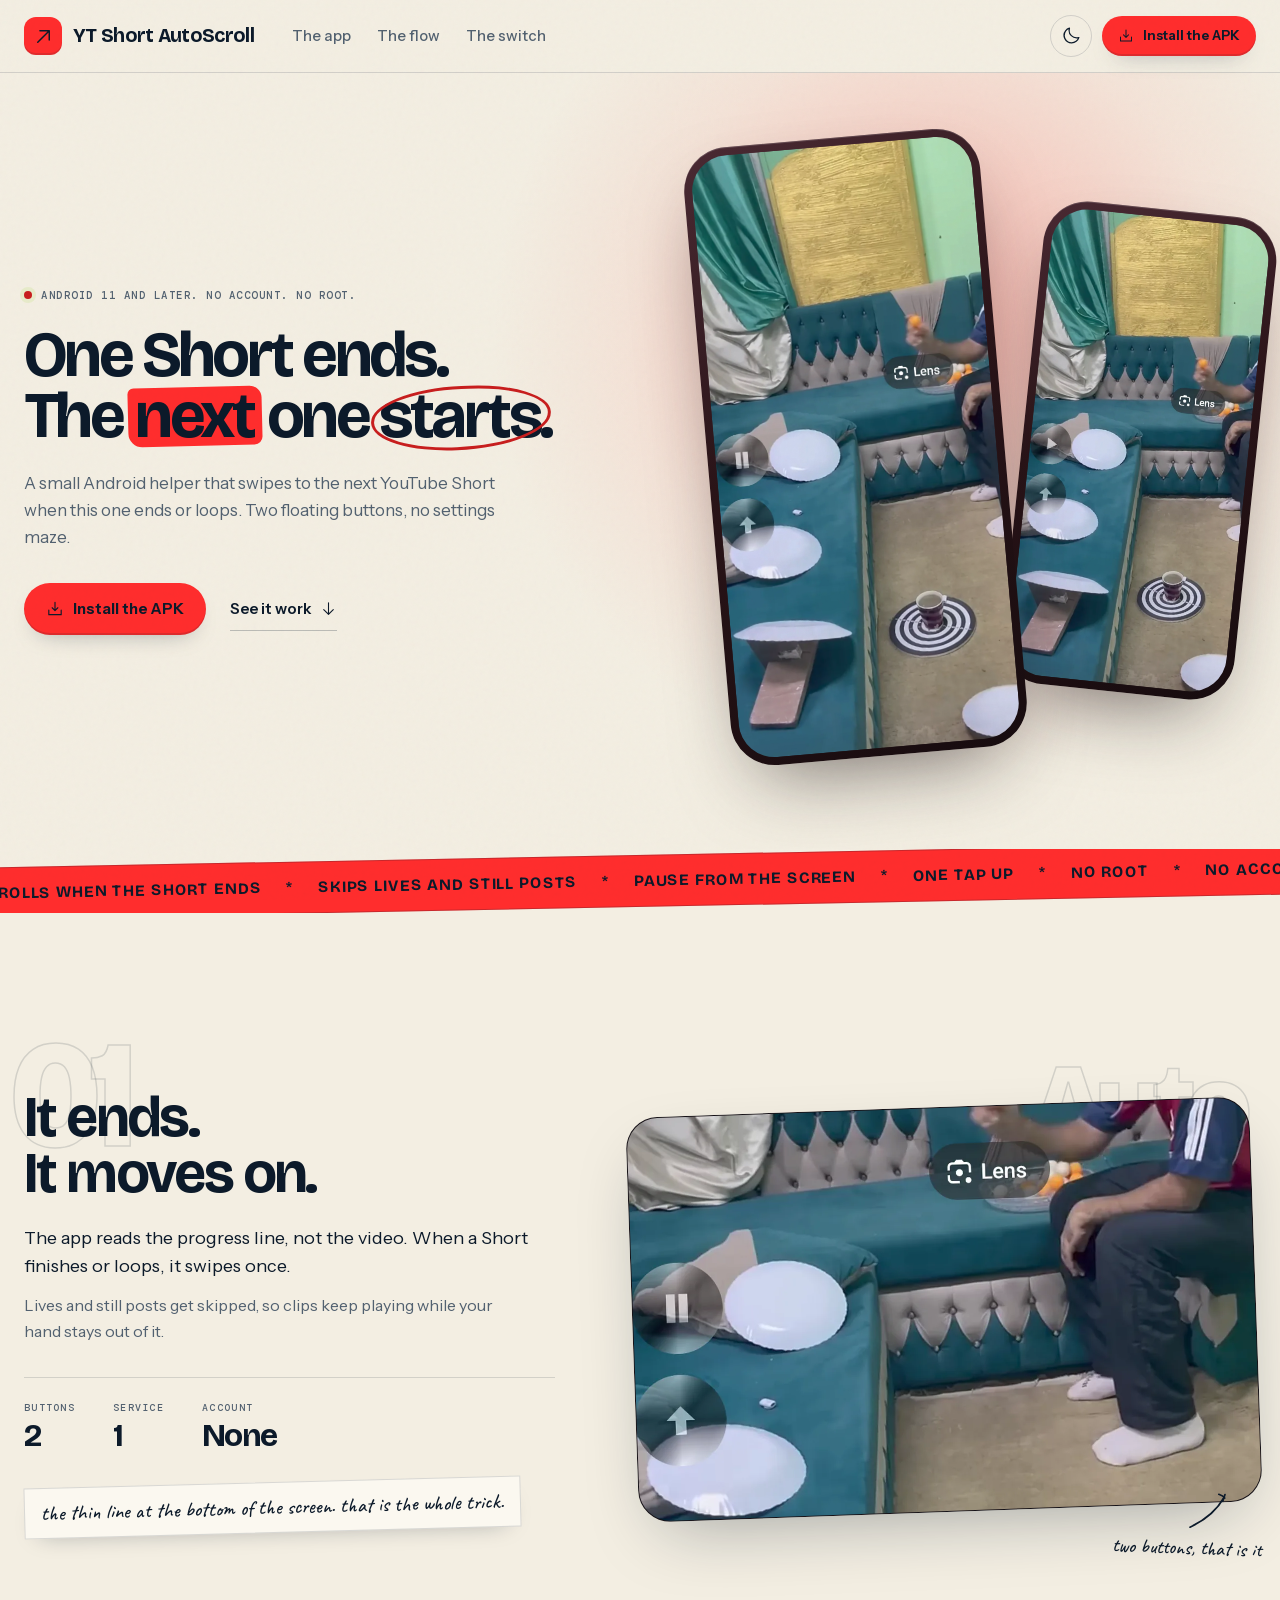
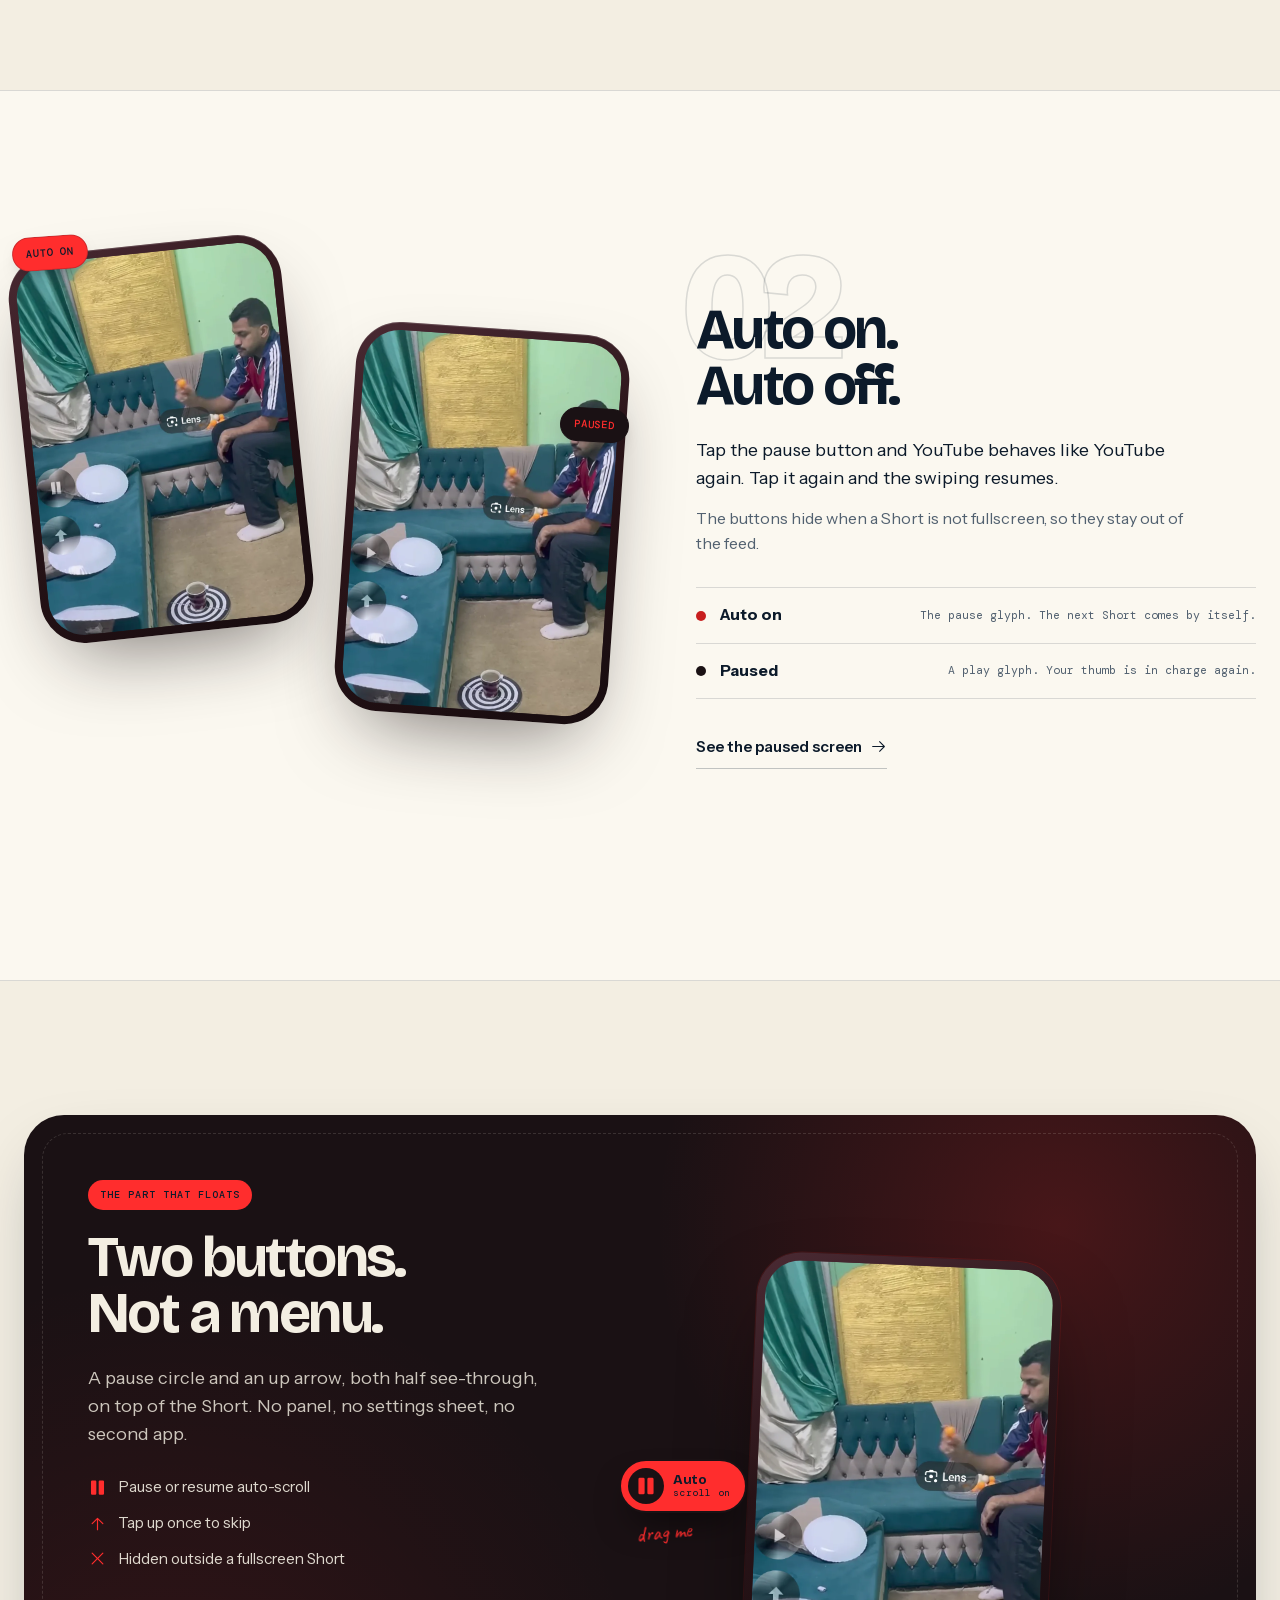
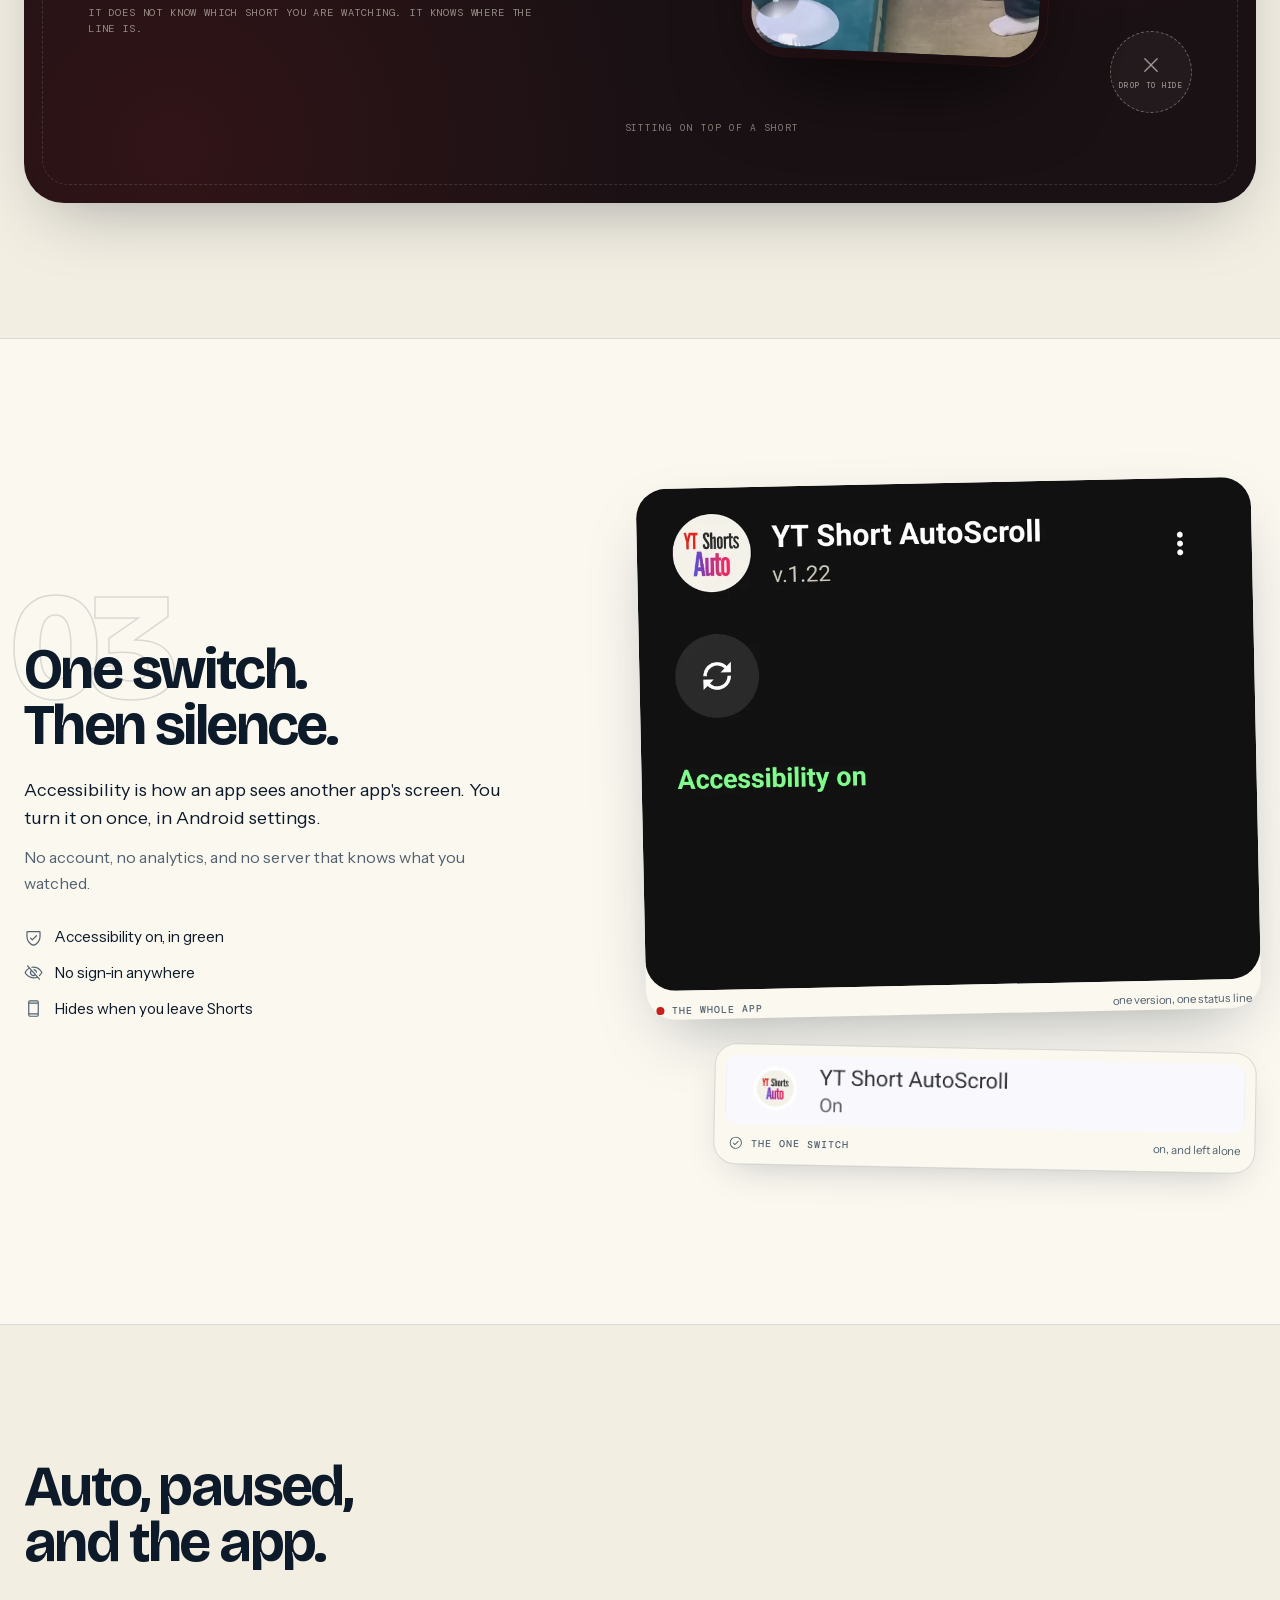
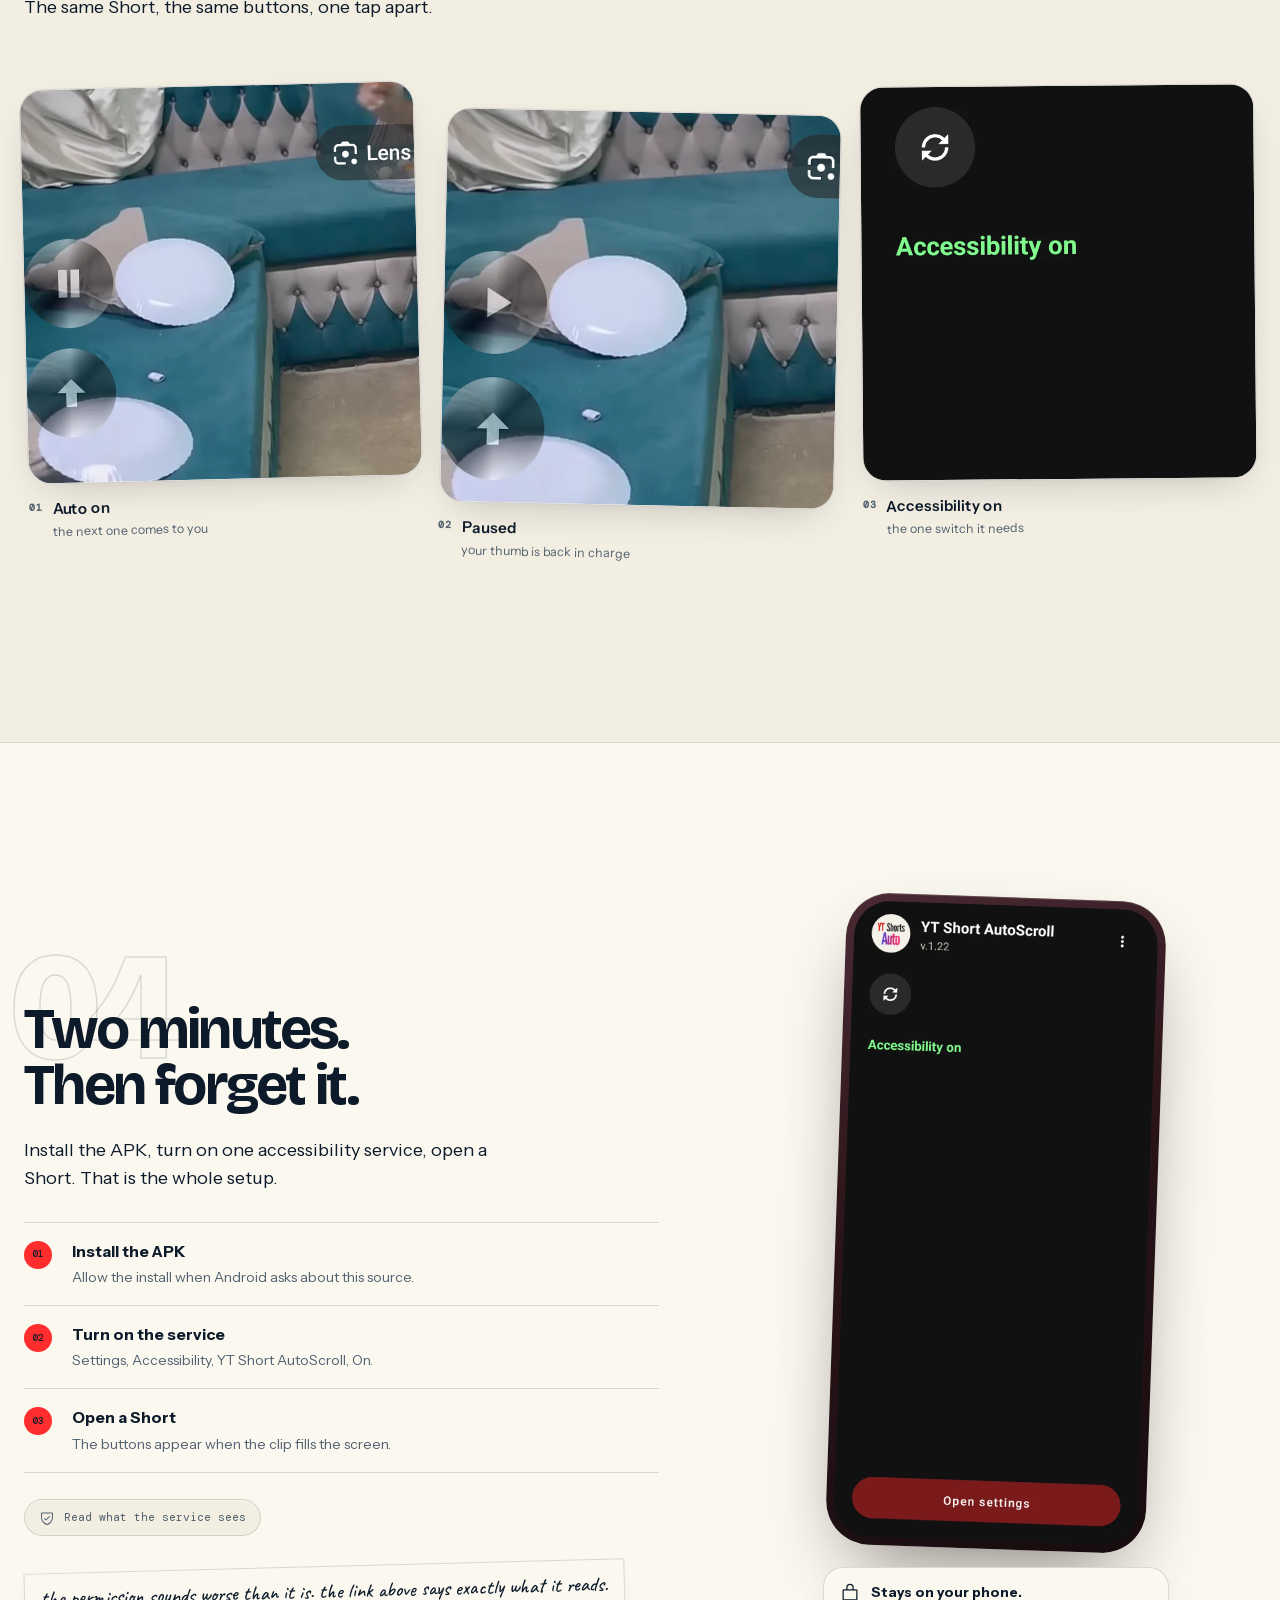
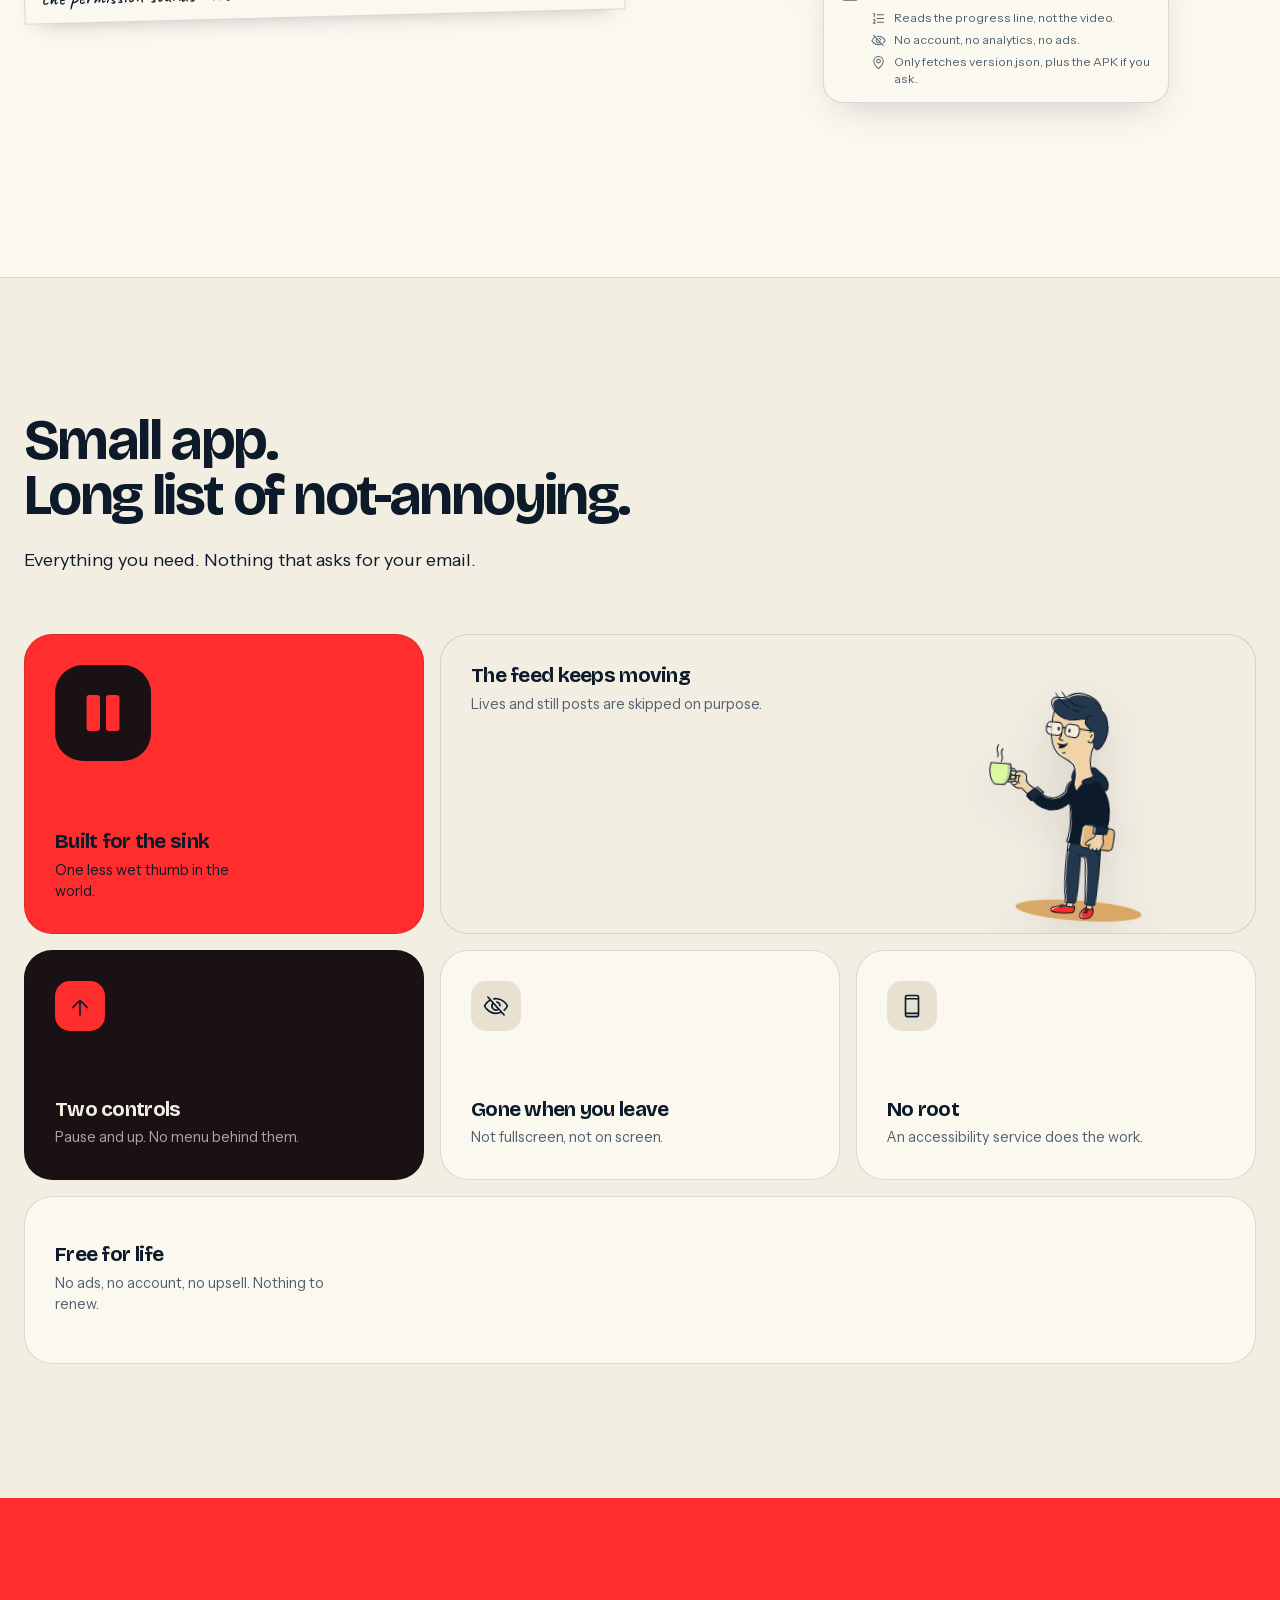
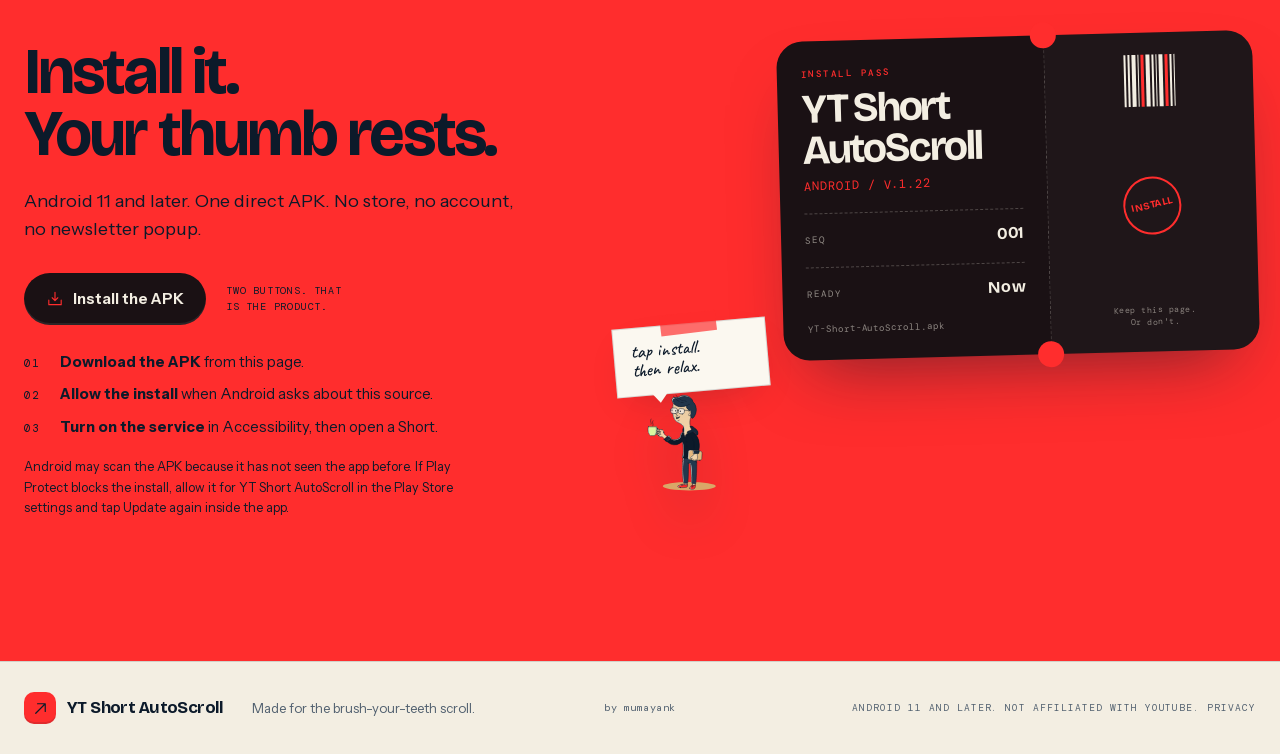
==== commit 76d65018: "Warm up the phone frame and quiet the closing bento card Match the bezel to the deep palette and let" ====
--- a/index.html
+++ b/index.html
@@ -20,7 +20,7 @@
   <link rel="preload" href="assets/fonts/bricolage-grotesque.woff2" as="font" type="font/woff2" crossorigin>
   <link rel="preload" href="assets/fonts/instrument-sans.woff2" as="font" type="font/woff2" crossorigin>
   <link rel="preload" href="assets/img/hero-front.webp" as="image" type="image/webp">
-  <link rel="stylesheet" href="styles.css?v=2">
+  <link rel="stylesheet" href="styles.css?v=3">
   <script>
     (function () {
       document.documentElement.classList.add('js');
--- a/styles.css
+++ b/styles.css
@@ -619,8 +619,8 @@
   position: relative;
   padding: 8px;
   border-radius: var(--r-phone);
-  background: linear-gradient(155deg, #22384C 0%, #0A1724 45%, #06101A 100%);
-  box-shadow: 0 34px 80px -30px rgba(7, 20, 32, 0.62), inset 0 1px 0 rgba(255, 255, 255, 0.16);
+  background: linear-gradient(155deg, #4A2A33 0%, #2A1418 45%, #170C0F 100%);
+  box-shadow: 0 34px 80px -30px rgba(26, 17, 20, 0.62), inset 0 1px 0 rgba(255, 255, 255, 0.16);
 }
 
 .phone__screen {
@@ -1813,8 +1813,8 @@
   align-items: center;
   justify-content: flex-start;
   gap: clamp(20px, 4vw, 56px);
-  background: var(--accent-soft);
-  color: var(--on-accent);
+  background: var(--paper-2);
+  color: var(--ink);
 }
 
 .bento__card--cadence .bento__copy {
@@ -1822,7 +1822,7 @@
 }
 
 .bento__card--cadence p {
-  color: var(--on-accent);
+  color: var(--slate);
 }
 
 .cadence {
